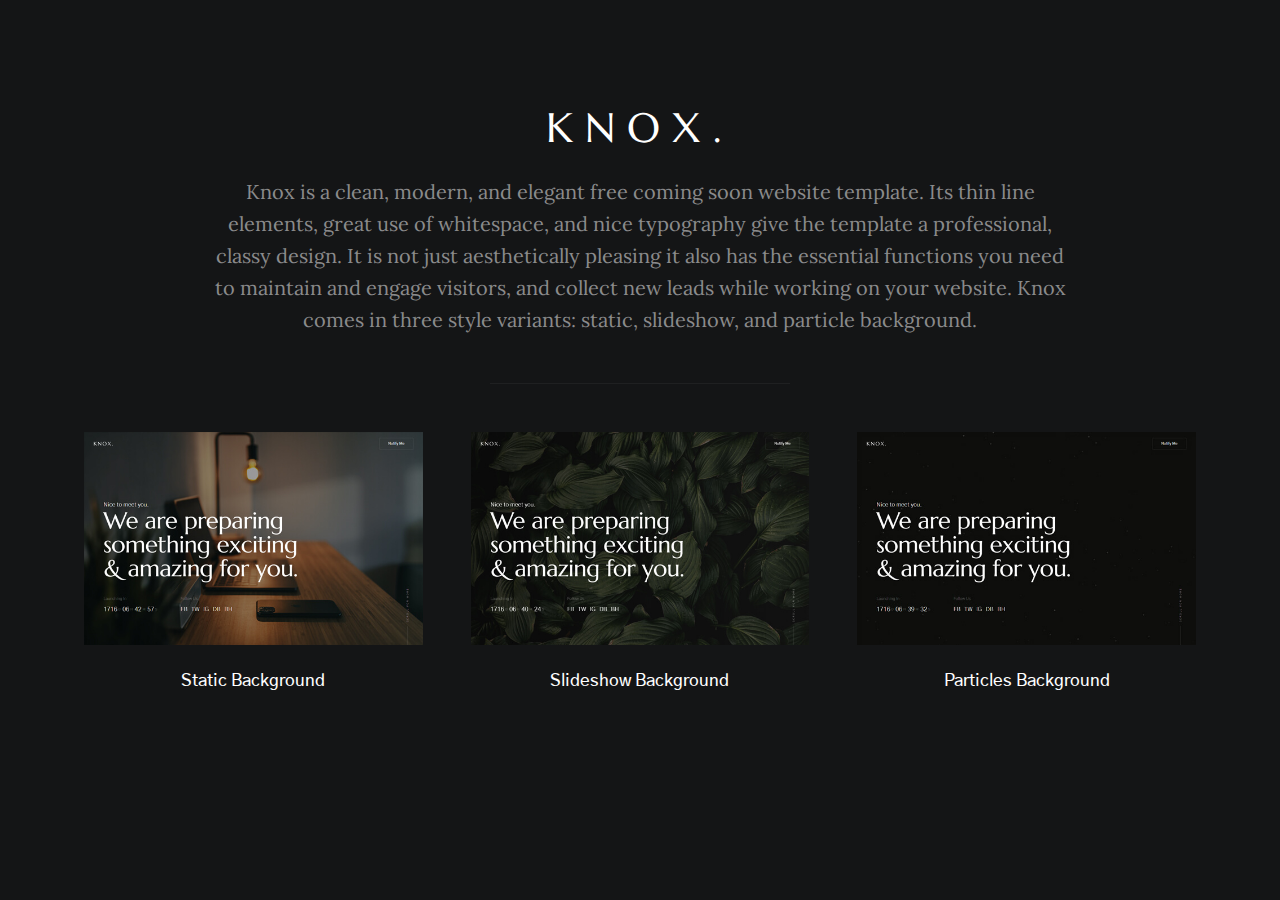
==== index.html @ 853b977b "first commit" ====
<!DOCTYPE html>
<html class="no-js" lang="en">
<head>

    <!--- basic page needs
    ================================================== -->
    <meta charset="utf-8">
    <title>Knox - Demo</title>
    <meta name="description" content="">
    <meta name="author" content="">

    <!-- mobile specific metas
    ================================================== -->
    <meta name="viewport" content="width=device-width, initial-scale=1">

    <!-- CSS
    ================================================== -->
    <link rel="stylesheet" href="css/demo.css">

    <!-- favicons
    ================================================== -->
    <link rel="apple-touch-icon" sizes="180x180" href="apple-touch-icon.png">
    <link rel="icon" type="image/png" sizes="32x32" href="favicon-32x32.png">
    <link rel="icon" type="image/png" sizes="16x16" href="favicon-16x16.png">
    <link rel="manifest" href="site.webmanifest">

</head>

<body class="ss-preload">


    <!-- preloader
    ================================================== -->
    <div id="preloader">
        <div id="loader" class="dots-fade">
            <div></div>
            <div></div>
            <div></div>
        </div>
    </div>


    <!-- header 
    ================================================== -->
    <header>
        <div class="row">
            <div class="column lg-12 text-center">

                <h1>KNOX<span>.</span></h1>

                <p class="lead">
                Knox is a clean, modern, and elegant free coming soon website template. Its thin line elements, 
                great use of whitespace, and nice typography give the template a professional, classy design. 
                It is not just aesthetically pleasing it also has the essential functions you need to maintain 
                and engage visitors, and collect new leads while working on your website. Knox comes in three style 
                variants: static, slideshow, and particle background.
                </p>

            </div>
        </div>
    </header> <!-- end header -->


    <!-- main content
    ================================================== -->
    <main>
        <div class="row block-lg-one-third block-md-one-half block-tab-whole">
           
            <div class="column entry">
                <div class="entry__thumb">
                    <a href="index-static.html" title="static background">
                        <img src="images/demo/knox-static.jpg" srcset="images/demo/knox-static.jpg 1x, images/demo/knox-static@2x.jpg 2x" alt="">
                    </a>
                </div>
                <div class="entry__title">
                    <h3>Static Background</h3>
                </div>
            </div>

            <div class="column entry">
                <div class="entry__thumb">
                    <a href="index-slides.html" title="slideshow background">
                        <img src="images/demo/knox-slides.jpg" srcset="images/demo/knox-slides.jpg 1x, images/demo/knox-slides@2x.jpg 2x" alt="">
                    </a>
                </div>
                <div class="entry__title">
                    <h3>Slideshow Background</h3>
                </div>
            </div>

            <div class="column entry">
                <div class="entry__thumb">
                    <a href="index-particles.html" title="particles background">
                        <img src="images/demo/knox-particles.jpg" srcset="images/demo/knox-particles.jpg 1x, images/demo/knox-particles@2x.jpg 2x" alt="">
                    </a>
                </div>
                <div class="entry__title">
                    <h3>Particles Background</h3>
                </div>
            </div>
            
        </div>
    </main> <!--  end main -->

    <!-- Java Script
    ================================================== -->
    <script>
        
        (function(html) {

            'use strict';

            html.className = html.className.replace(/\bno-js\b/g, '') + 'js';

            const body = document.querySelector('body');
            const preloader = document.querySelector('#preloader');

            if (!preloader) return;

            window.addEventListener('load', function() {

                body.classList.remove('ss-preload');
                body.classList.add('ss-loaded');

                preloader.addEventListener('transitionend', function afterTransition(e) {
                    if (e.target.matches('#preloader'))  {
                        body.classList.add('ss-show');
                        e.target.style.display = 'none';
                        preloader.removeEventListener(e.type, afterTransition);
                    }
                });

            });

        })(document.documentElement);
    
    </script>

</body>

</html>
---- css/demo.css ----
/* =================================================================== 
 *  Knox Demo Stylesheet
 *  Template Ver. 1.0.0
 *  03-23-2021
 *
 * ------------------------------------------------------------------- */


/* ===================================================================
 * # SETTINGS
 *
 *
 * ------------------------------------------------------------------- */

/* ------------------------------------------------------------------- 
 * ## fonts 
 * ------------------------------------------------------------------- */
 @import url("https://fonts.googleapis.com/css2?family=Lora:ital,wght@0,400;0,500;0,600;1,400;1,500;1,600&family=Marcellus&family=Gothic+A1:wght@300;400;500;600;700&display=fallback");

 :root {
     --font-1    : "Lora", serif;
     --font-2    : "Gothic A1", sans-serif;
     --font-3    : "Marcellus", serif;
 
     /* monospace
     */
     --font-mono : Consolas, "Andale Mono", Courier, "Courier New", monospace;
 }
 
 /* ------------------------------------------------------------------- 
  * ## colors
  * ------------------------------------------------------------------- */
 :root {
 
     /* color-1(#5B5E53)
      * color-2(#36151E)
      * color-3(#FFE4AF)
      */
     --color-1                      : hsla(76, 6%, 35%, 1);
     --color-2                      : hsla(344, 44%, 25%, 1);
     --color-3                      : hsla(40, 100%, 75%, 1);
 
     /* theme color variations
      */
     --color-1-lighter              : hsla(76, 6%, 55%, 1);
     --color-1-light                : hsla(76, 6%, 45%, 1);
     --color-1-dark                 : hsla(76, 6%, 25%, 1);
     --color-1-darker               : hsla(76, 6%, 15%, 1);
     --color-2-lighter              : hsla(344, 44%, 45%, 1);
     --color-2-light                : hsla(344, 44%, 35%, 1);
     --color-2-dark                 : hsla(344, 44%, 15%, 1);
     --color-2-darker               : hsla(344, 44%, 5%, 1);
     --color-3-lighter              : hsla(40, 100%, 97%, 1);
     --color-3-light                : hsla(40, 100%, 85%, 1);
     --color-3-dark                 : hsla(40, 100%, 65%, 1);
     --color-3-darker               : hsla(40, 100%, 55%, 1);
 
     /* feedback colors
      * color-error(#ffd1d2), color-success(#c8e675), 
      * color-info(#d7ecfb), color-notice(#fff099)
      */
     --color-error                  : hsla(359, 100%, 91%, 1);
     --color-success                : hsla(76, 69%, 68%, 1);
     --color-info                   : hsla(205, 82%, 91%, 1);
     --color-notice                 : hsla(51, 100%, 80%, 1);
     --color-error-content          : hsla(359, 50%, 50%, 1);
     --color-success-content        : hsla(76, 29%, 28%, 1);
     --color-info-content           : hsla(205, 32%, 31%, 1);
     --color-notice-content         : hsla(51, 30%, 30%, 1);
 
     /* shades 
      * generated using 
      * Tint & Shade Generator 
      * (https://maketintsandshades.com/)
      */
     --color-black                  : #000000;
     --color-gray-19                : #020202;
     --color-gray-18                : #040404;
     --color-gray-17                : #060607;
     --color-gray-16                : #080809;
     --color-gray-15                : #0a0b0b;
     --color-gray-14                : #0c0d0d;
     --color-gray-13                : #0e0f0f;
     --color-gray-12                : #101112;
     --color-gray-11                : #121314;
     --color-gray-10                : #141516;
     --color-gray-9                 : #2c2c2d;
     --color-gray-8                 : #434445;
     --color-gray-7                 : #5b5b5c;
     --color-gray-6                 : #727373;
     --color-gray-5                 : #8a8a8b;
     --color-gray-4                 : #a1a1a2;
     --color-gray-3                 : #b9b9b9;
     --color-gray-2                 : #d0d0d0;
     --color-gray-1                 : #e8e8e8;
     --color-white                  : #ffffff;
 
     /* text
      */
     --color-text-dark              : var(--color-black);
     --color-text                   : var(--color-gray-10);
     --color-text-light             : var(--color-gray-7);
     --color-placeholder            : var(--color-gray-6);
 
     /* buttons
      */
     --color-btn                    : var(--color-3-light);
     --color-btn-text               : var(--color-black);
     --color-btn-hover              : var(--color-3);
     --color-btn-hover-text         : var(--color--black);
     --color-btn-primary            : var(--color-1-dark);
     --color-btn-primary-text       : var(--color-3-light);
     --color-btn-primary-hover      : var(--color-1-darker);
     --color-btn-primary-hover-text : var(--color-3-light);
     --color-btn-stroke             : var(--color-1-darker);
     --color-btn-stroke-text        : var(--color-black);
     --color-btn-stroke-hover       : var(--color-1-darker);
     --color-btn-stroke-hover-text  : var(--color-3-light);
 
     /* preloader
      */
     --color-preloader-bg           : var(--color-gray-10);
     --color-loader                 : white;
     --color-loader-light           : rgba(255, 255, 255, 0.1);
 
     /* others
      */
     --color-body                   : var(--color-3-lighter);
     --color-border                 : rgba(0, 0, 0, .1);
     --border-radius                : 3px;
 }
 
 /* ------------------------------------------------------------------- 
  * ## spacing and typescale
  * ------------------------------------------------------------------- */
 :root {
 
     /* spacing
      * base font size: 20px 
      * vertical space unit : 32px
      */
     --base-size        : 62.5%;
     --multiplier       : 1;
     --base-font-size   : calc(2rem * var(--multiplier));
     --space            : calc(3.2rem * var(--multiplier));
 
     /* vertical spacing 
      */
     --vspace-0_125     : calc(0.125 * var(--space));
     --vspace-0_25      : calc(0.25 * var(--space));
     --vspace-0_375     : calc(0.375 * var(--space));
     --vspace-0_5       : calc(0.5 * var(--space));
     --vspace-0_625     : calc(0.625 * var(--space));
     --vspace-0_75      : calc(0.75 * var(--space));
     --vspace-0_875     : calc(0.875 * var(--space));
     --vspace-1         : calc(var(--space));
     --vspace-1_25      : calc(1.25 * var(--space));
     --vspace-1_5       : calc(1.5 * var(--space));
     --vspace-1_75      : calc(1.75 * var(--space));
     --vspace-2         : calc(2 * var(--space));
     --vspace-2_5       : calc(2.5 * var(--space));
     --vspace-3         : calc(3 * var(--space));
     --vspace-3_5       : calc(3.5 * var(--space));
     --vspace-4         : calc(4 * var(--space));
     --vspace-4_5       : calc(4.5 * var(--space));
     --vspace-5         : calc(5 * var(--space));
 
     /* type scale
      * ratio 1         :2 | base: 20px
      * -------------------------------------------------------
      *
      * --text-display-3 = (86.00px)
      * --text-display-2 = (71.66px)
      * --text-display-1 = (59.72px)
      * --text-xxxl      = (49.77px)
      * --text-xxl       = (41.47px)
      * --text-xl        = (34.56px)
      * --text-lg        = (28.80px)
      * --text-md        = (24.00px)
      * --text-size      = (20.00px) BASE
      * --text-sm        = (16.67px)
      * --text-xs        = (13.89px)
      *
      * ---------------------------------------------------------
      */
     --text-scale-ratio : 1.2;
     --text-size        : var(--base-font-size);
     --text-xs          : calc((var(--text-size) / var(--text-scale-ratio)) / var(--text-scale-ratio));
     --text-sm          : calc(var(--text-xs) * var(--text-scale-ratio));
     --text-md          : calc(var(--text-sm) * var(--text-scale-ratio) * var(--text-scale-ratio));
     --text-lg          : calc(var(--text-md) * var(--text-scale-ratio));
     --text-xl          : calc(var(--text-lg) * var(--text-scale-ratio));
     --text-xxl         : calc(var(--text-xl) * var(--text-scale-ratio));
     --text-xxxl        : calc(var(--text-xxl) * var(--text-scale-ratio));
     --text-display-1   : calc(var(--text-xxxl) * var(--text-scale-ratio));
     --text-display-2   : calc(var(--text-display-1) * var(--text-scale-ratio));
     --text-display-3   : calc(var(--text-display-2) * var(--text-scale-ratio));
 
     /* default button height
      */
     --vspace-btn       : var(--vspace-2);
 }
 
 /* on mobile devices below 600px, change the value of '--multiplier' 
  * to adjust the values of base font size and vertical space unit.
  */
 @media screen and (max-width: 600px) {
     :root {
         --multiplier : .875;
     }
 }
 
 /* ------------------------------------------------------------------- 
  * ## grid variables
  * ------------------------------------------------------------------- */
 :root {
 
     /* widths for rows and containers
      */
     --width-full     : 100%;
     --width-max      : 1200px;
     --width-wide     : 1400px;
     --width-wider    : 1600px;
     --width-widest   : 1800px;
     --width-narrow   : 1000px;
     --width-narrower : 800px;
     --width-grid-max : var(--width-max);
 
     /* gutter
      */
     --gutter         : 2.4rem;
 }
 
 /* on medium screen devices
  */
 @media screen and (max-width: 1200px) {
     :root {
         --gutter : 1.8rem;
     }
 }
 
 /* on mobile devices
  */
 @media screen and (max-width: 600px) {
     :root {
         --gutter : 1rem;
     }
 }


/* ====================================================================
 * # NORMALIZE
 *
 *
 * --------------------------------------------------------------------
 * normalize.css v8.0.1 | MIT License |
 * github.com/necolas/normalize.css
 * -------------------------------------------------------------------- */
 html {
    line-height              : 1.15;
    -webkit-text-size-adjust : 100%;
}

body {
    margin : 0;
}

main {
    display : block;
}

h1 {
    font-size : 2em;
    margin    : 0.67em 0;
}

hr {
    box-sizing : content-box;
    height     : 0;
    overflow   : visible;
}

pre {
    font-family : monospace, monospace;
    font-size   : 1em;
}

a {
    background-color : transparent;
}

abbr[title] {
    border-bottom   : none;
    text-decoration : underline;
    text-decoration : underline dotted;
}

b,
strong {
    font-weight : bolder;
}

code,
kbd,
samp {
    font-family : monospace, monospace;
    font-size   : 1em;
}

small {
    font-size : 80%;
}

sub,
sup {
    font-size      : 75%;
    line-height    : 0;
    position       : relative;
    vertical-align : baseline;
}

sub {
    bottom : -0.25em;
}

sup {
    top : -0.5em;
}

img {
    border-style : none;
}

button,
input,
optgroup,
select,
textarea {
    font-family : inherit;
    font-size   : 100%;
    line-height : 1.15;
    margin      : 0;
}

button,
input {
    overflow : visible;
}

button,
select {
    text-transform : none;
}

button,
[type="button"],
[type="reset"],
[type="submit"] {
    -webkit-appearance : button;
}

button::-moz-focus-inner,
[type="button"]::-moz-focus-inner,
[type="reset"]::-moz-focus-inner,
[type="submit"]::-moz-focus-inner {
    border-style : none;
    padding      : 0;
}

button:-moz-focusring,
[type="button"]:-moz-focusring,
[type="reset"]:-moz-focusring,
[type="submit"]:-moz-focusring {
    outline : 1px dotted ButtonText;
}

fieldset {
    padding : 0.35em 0.75em 0.625em;
}

legend {
    box-sizing  : border-box;
    color       : inherit;
    display     : table;
    max-width   : 100%;
    padding     : 0;
    white-space : normal;
}

progress {
    vertical-align : baseline;
}

textarea {
    overflow : auto;
}

[type="checkbox"],
[type="radio"] {
    box-sizing : border-box;
    padding    : 0;
}

[type="number"]::-webkit-inner-spin-button,
[type="number"]::-webkit-outer-spin-button {
    height : auto;
}

[type="search"] {
    -webkit-appearance : textfield;
    outline-offset     : -2px;
}

[type="search"]::-webkit-search-decoration {
    -webkit-appearance : none;
}

::-webkit-file-upload-button {
    -webkit-appearance : button;
    font               : inherit;
}

details {
    display : block;
}

summary {
    display : list-item;
}

template {
    display : none;
}

[hidden] {
    display : none;
}


/* ===================================================================
 * # BASE SETUP
 *
 *
 * ------------------------------------------------------------------- */
 html {
    font-size  : var(--base-size);
    box-sizing : border-box;
}

*,
*::before,
*::after {
    box-sizing : inherit;
}

html,
body {
    height : 100%;
}

body {
    background-color            : var(--color-body);
    -webkit-overflow-scrolling  : touch;
    -webkit-text-size-adjust    : 100%;
    -webkit-tap-highlight-color : rgba(0, 0, 0, 0);
    -webkit-font-smoothing      : antialiased;
    -moz-osx-font-smoothing     : grayscale;
}

p {
    font-size      : inherit;
    text-rendering : optimizeLegibility;
}

a {
    text-decoration : none;
}

svg,
img,
video {
    max-width : 100%;
    height    : auto;
}

pre {
    overflow : auto;
}

div,
dl,
dt,
dd,
ul,
ol,
li,
h1,
h2,
h3,
h4,
h5,
h6,
pre,
form,
p,
blockquote,
th,
td {
    margin  : 0;
    padding : 0;
}

input[type="email"],
input[type="number"],
input[type="search"],
input[type="text"],
input[type="tel"],
input[type="url"],
input[type="password"],
textarea {
    -webkit-appearance : none;
    -moz-appearance    : none;
    appearance         : none;
}


/* ===================================================================
 * # GRID v4.0.0
 *
 *
 *   -----------------------------------------------------------------
 * - Grid breakpoints are based on MAXIMUM WIDTH media queries, 
 *   meaning they apply to that one breakpoint and ALL THOSE BELOW IT.
 * - Grid columns without a specified width will automatically layout 
 *   as equal width columns.
 *
 * - BLOCK GRID columns(columns inside BLOCK GRID containers) are 
 *   equally-sized columns define at parent/row level. 
 *   A BLOCK GRID container's class attribute value begins with "block-".
 *
 * ------------------------------------------------------------------- */

/* row 
 */
.row {
    width     : 92%;
    max-width : var(--width-grid-max);
    margin    : 0 auto;
    display   : flex;
    flex-flow : row wrap;
}

.row .row {
    width        : auto;
    max-width    : none;
    margin-left  : calc(var(--gutter) * -1);
    margin-right : calc(var(--gutter) * -1);
}

/* column
 */
.column {
    display : block;
    flex    : 1 1 0%;
    padding : 0 var(--gutter);
}

.collapse>.column,
.column.collapse {
    padding : 0;
}

/* row utility classes
 */
.row.row-wrap {
    flex-wrap : wrap;
}

.row.row-nowrap {
    flex-wrap : nowrap;
}

.row.row-y-top {
    align-items : flex-start;
}

.row.row-y-bottom {
    align-items : flex-end;
}

.row.row-y-center {
    align-items : center;
}

.row.row-stretch {
    align-items : stretch;
}

.row.row-baseline {
    align-items : baseline;
}

.row.row-x-left {
    justify-content : flex-start;
}

.row.row-x-right {
    justify-content : flex-end;
}

.row.row-x-center {
    justify-content : center;
}

/* --------------------------------------------------------------------
 * ## large screen devices 
 * -------------------------------------------------------------------- */
.lg-1 {
    flex  : none;
    width : 8.33333%;
}

.lg-2 {
    flex  : none;
    width : 16.66667%;
}

.lg-3 {
    flex  : none;
    width : 25%;
}

.lg-4 {
    flex  : none;
    width : 33.33333%;
}

.lg-5 {
    flex  : none;
    width : 41.66667%;
}

.lg-6 {
    flex  : none;
    width : 50%;
}

.lg-7 {
    flex  : none;
    width : 58.33333%;
}

.lg-8 {
    flex  : none;
    width : 66.66667%;
}

.lg-9 {
    flex  : none;
    width : 75%;
}

.lg-10 {
    flex  : none;
    width : 83.33333%;
}

.lg-11 {
    flex  : none;
    width : 91.66667%;
}

.lg-12 {
    flex  : none;
    width : 100%;
}

.block-lg-one-eight>.column {
    flex  : none;
    width : 12.5%;
}

.block-lg-one-sixth>.column {
    flex  : none;
    width : 16.66667%;
}

.block-lg-one-fifth>.column {
    flex  : none;
    width : 20%;
}

.block-lg-one-fourth>.column {
    flex  : none;
    width : 25%;
}

.block-lg-one-third>.column {
    flex  : none;
    width : 33.33333%;
}

.block-lg-one-half>.column {
    flex  : none;
    width : 50%;
}

.block-lg-whole>.column {
    flex  : none;
    width : 100%;
}

/* --------------------------------------------------------------------
 * ## medium screen devices 
 * -------------------------------------------------------------------- */
@media screen and (max-width: 1200px) {
    .md-1 {
        flex  : none;
        width : 8.33333%;
    }

    .md-2 {
        flex  : none;
        width : 16.66667%;
    }

    .md-3 {
        flex  : none;
        width : 25%;
    }

    .md-4 {
        flex  : none;
        width : 33.33333%;
    }

    .md-5 {
        flex  : none;
        width : 41.66667%;
    }

    .md-6 {
        flex  : none;
        width : 50%;
    }

    .md-7 {
        flex  : none;
        width : 58.33333%;
    }

    .md-8 {
        flex  : none;
        width : 66.66667%;
    }

    .md-9 {
        flex  : none;
        width : 75%;
    }

    .md-10 {
        flex  : none;
        width : 83.33333%;
    }

    .md-11 {
        flex  : none;
        width : 91.66667%;
    }

    .md-12 {
        flex  : none;
        width : 100%;
    }

    .block-md-one-eight>.column {
        flex  : none;
        width : 12.5%;
    }

    .block-md-one-sixth>.column {
        flex  : none;
        width : 16.66667%;
    }

    .block-md-one-fifth>.column {
        flex  : none;
        width : 20%;
    }

    .block-md-one-fourth>.column {
        flex  : none;
        width : 25%;
    }

    .block-md-one-third>.column {
        flex  : none;
        width : 33.33333%;
    }

    .block-md-one-half>.column {
        flex  : none;
        width : 50%;
    }

    .block-md-whole>.column {
        flex  : none;
        width : 100%;
    }

    .hide-on-md {
        display : none;
    }
}

/* --------------------------------------------------------------------
 * ## tablet devices 
 * -------------------------------------------------------------------- */
@media screen and (max-width: 800px) {
    .tab-1 {
        flex  : none;
        width : 8.33333%;
    }

    .tab-2 {
        flex  : none;
        width : 16.66667%;
    }

    .tab-3 {
        flex  : none;
        width : 25%;
    }

    .tab-4 {
        flex  : none;
        width : 33.33333%;
    }

    .tab-5 {
        flex  : none;
        width : 41.66667%;
    }

    .tab-6 {
        flex  : none;
        width : 50%;
    }

    .tab-7 {
        flex  : none;
        width : 58.33333%;
    }

    .tab-8 {
        flex  : none;
        width : 66.66667%;
    }

    .tab-9 {
        flex  : none;
        width : 75%;
    }

    .tab-10 {
        flex  : none;
        width : 83.33333%;
    }

    .tab-11 {
        flex  : none;
        width : 91.66667%;
    }

    .tab-12 {
        flex  : none;
        width : 100%;
    }

    .block-tab-one-eight>.column {
        flex  : none;
        width : 12.5%;
    }

    .block-tab-one-sixth>.column {
        flex  : none;
        width : 16.66667%;
    }

    .block-tab-one-fifth>.column {
        flex  : none;
        width : 20%;
    }

    .block-tab-one-fourth>.column {
        flex  : none;
        width : 25%;
    }

    .block-tab-one-third>.column {
        flex  : none;
        width : 33.33333%;
    }

    .block-tab-one-half>.column {
        flex  : none;
        width : 50%;
    }

    .block-tab-whole>.column {
        flex  : none;
        width : 100%;
    }

    .hide-on-tab {
        display : none;
    }
}

/* --------------------------------------------------------------------
 * ## mobile devices 
 * -------------------------------------------------------------------- */
@media screen and (max-width: 600px) {
    .row {
        width         : 100%;
        padding-left  : 6vw;
        padding-right : 6vw;
    }

    .row .row {
        padding-left  : 0;
        padding-right : 0;
    }

    .mob-1 {
        flex  : none;
        width : 8.33333%;
    }

    .mob-2 {
        flex  : none;
        width : 16.66667%;
    }

    .mob-3 {
        flex  : none;
        width : 25%;
    }

    .mob-4 {
        flex  : none;
        width : 33.33333%;
    }

    .mob-5 {
        flex  : none;
        width : 41.66667%;
    }

    .mob-6 {
        flex  : none;
        width : 50%;
    }

    .mob-7 {
        flex  : none;
        width : 58.33333%;
    }

    .mob-8 {
        flex  : none;
        width : 66.66667%;
    }

    .mob-9 {
        flex  : none;
        width : 75%;
    }

    .mob-10 {
        flex  : none;
        width : 83.33333%;
    }

    .mob-11 {
        flex  : none;
        width : 91.66667%;
    }

    .mob-12 {
        flex  : none;
        width : 100%;
    }

    .block-mob-one-eight>.column {
        flex  : none;
        width : 12.5%;
    }

    .block-mob-one-sixth>.column {
        flex  : none;
        width : 16.66667%;
    }

    .block-mob-one-fifth>.column {
        flex  : none;
        width : 20%;
    }

    .block-mob-one-fourth>.column {
        flex  : none;
        width : 25%;
    }

    .block-mob-one-third>.column {
        flex  : none;
        width : 33.33333%;
    }

    .block-mob-one-half>.column {
        flex  : none;
        width : 50%;
    }

    .block-mob-whole>.column {
        flex  : none;
        width : 100%;
    }

    .hide-on-mob {
        display : none;
    }
}

/* --------------------------------------------------------------------
 * ## small screen devices 
 * --------------------------------------------------------------------*/

/* stack columns on small screen devices
 */
@media screen and (max-width: 400px) {
    .row .row {
        margin-left  : 0;
        margin-right : 0;
    }

    .block-stack>.column,
    .column {
        flex         : none;
        width        : 100%;
        margin-left  : 0;
        margin-right : 0;
        padding      : 0;
    }

    .hide-on-sm {
        display : none;
    }
}


/* ===================================================================
 * # UTILITY CLASSES
 *
 *
 * ------------------------------------------------------------------- */

/* flex item alignment classes
 */
 .u-flexitem-center {
    margin     : auto;
    align-self : center;
}

.u-flexitem-left {
    margin-right : auto;
    align-self   : center;
}

.u-flexitem-right {
    margin-left : auto;
    align-self  : center;
}

.u-flexitem-x-center {
    margin-right : auto;
    margin-left  : auto;
}

.u-flexitem-x-left {
    margin-right : auto;
}

.u-flexitem-x-right {
    margin-left : auto;
}

.u-flexitem-y-center {
    align-self : center;
}

.u-flexitem-y-top {
    align-self : flex-start;
}

.u-flexitem-y-bottom {
    align-self : flex-end;
}

/* misc helper classes
 */
.u-clearfix:after {
    content : "";
    display : table;
    clear   : both;
}

.u-hidden {
    display : none;
}

.u-invisible {
    visibility : hidden;
}

.u-antialiased {
    -webkit-font-smoothing  : antialiased;
    -moz-osx-font-smoothing : grayscale;
}

.u-overflow-hidden {
    overflow : hidden;
}

.u-remove-top {
    margin-top : 0;
}

.u-remove-bottom {
    margin-bottom : 0;
}

.u-add-half-bottom {
    margin-bottom : var(--vspace-0_5);
}

.u-add-bottom {
    margin-bottom : var(--vspace-1);
}

.u-no-border {
    border : none;
}

.u-fullwidth {
    width : 100%;
}

.u-pull-left {
    float : left;
}

.u-pull-right {
    float : right;
}


/* ===================================================================
 * # PRELOADER
 * 
 * 
 * -------------------------------------------------------------------
 * - markup:
 *
 * <div id="preloader">
 *     <div id="loader" class="dots-fade">
 *         <div></div>
 *         <div></div>
 *         <div></div>
 *     </div>
 * </div>
 *
 * - loader class:
 * <dots-fade | dots-jump | dots-pulse>
 *
 * ------------------------------------------------------------------- */
#preloader {
    position        : fixed;
    display         : flex;
    flex-flow       : row wrap;
    justify-content : center;
    align-items     : center;
    background      : var(--color-preloader-bg);
    z-index         : 500;
    height          : 100vh;
    width           : 100%;
    opacity         : 1;
    overflow        : hidden;
}

.no-js #preloader {
    display : none;
}

#loader {
    position : relative;
    width    : 6px;
    height   : 6px;
    padding  : 0;
    display  : inline-block;
}

#loader>div {
    content       : "";
    background    : var(--color-loader);
    width         : 4px;
    height        : 4px;
    position      : absolute;
    top           : 0;
    left          : 0;
    border-radius : 50%;
}

#loader>div:nth-of-type(1) {
    left : 15px;
}

#loader>div:nth-of-type(3) {
    left : -15px;
}

/* dots jump */
.dots-jump>div {
    -webkit-animation : dots-jump 1.2s infinite ease;
    animation         : dots-jump 1.2s infinite ease;
    animation-delay   : 0.2s;
}

.dots-jump>div:nth-of-type(1) {
    animation-delay : 0.4s;
}

.dots-jump>div:nth-of-type(3) {
    animation-delay : 0s;
}

@-webkit-keyframes dots-jump {
    0% {
        top : 0;
    }

    40% {
        top : -6px;
    }

    80% {
        top : 0;
    }
}

@keyframes dots-jump {
    0% {
        top : 0;
    }

    40% {
        top : -6px;
    }

    80% {
        top : 0;
    }
}

/* dots fade */
.dots-fade>div {
    -webkit-animation : dots-fade 1.6s infinite ease;
    animation         : dots-fade 1.6s infinite ease;
    animation-delay   : 0.4s;
}

.dots-fade>div:nth-of-type(1) {
    animation-delay : 0.8s;
}

.dots-fade>div:nth-of-type(3) {
    animation-delay : 0s;
}

@-webkit-keyframes dots-fade {
    0% {
        opacity : 1;
    }

    40% {
        opacity : 0.2;
    }

    80% {
        opacity : 1;
    }
}

@keyframes dots-fade {
    0% {
        opacity : 1;
    }

    40% {
        opacity : 0.2;
    }

    80% {
        opacity : 1;
    }
}

/* dots pulse */
.dots-pulse>div {
    -webkit-animation : dots-pulse 1.2s infinite ease;
    animation         : dots-pulse 1.2s infinite ease;
    animation-delay   : 0.2s;
}

.dots-pulse>div:nth-of-type(1) {
    animation-delay : 0.4s;
}

.dots-pulse>div:nth-of-type(3) {
    animation-delay : 0s;
}

@-webkit-keyframes dots-pulse {
    0% {
        -webkit-transform : scale(1);
        transform         : scale(1);
    }

    40% {
        -webkit-transform : scale(1.1);
        transform         : scale(1.3);
    }

    80% {
        -webkit-transform : scale(1);
        transform         : scale(1);
    }
}

@keyframes dots-pulse {
    0% {
        transform : scale(1);
    }

    40% {
        transform : scale(1.3);
    }

    80% {
        transform : scale(1);
    }
}

/* ------------------------------------------------------------------- 
 * ## page loaded
 * ------------------------------------------------------------------- */
.ss-loaded #preloader {
    opacity                    : 0;
    visibility                 : hidden;
    transition-property        : opacity, visibility;
    transition-duration        : .9s;
    transition-delay           : .9s;
    transition-timing-function : ease-in-out;
}

.ss-loaded #preloader #loader {
    opacity    : 0;
    transition : opacity .9s ease-in-out;
}


/* ===================================================================
 * # TYPOGRAPHY
 *
 *
 * ------------------------------------------------------------------- */
body {
    font-family      : var(--font-1);
    font-size        : var(--base-font-size);
    font-weight      : 400;
    line-height      : var(--vspace-1);
    background-color : var(--color-preloader-bg);
    color            : var(--color-gray-5);
}

/* links
 */
a {
    color      : white;
    transition : all 0.3s ease-in-out;
}

a:focus,
a:hover,
a:active {
    color : var(--color-3-light);
}

a:hover,
a:active {
    outline : 0;
}

/* headings
 */
h1, h2, h3, h4, h5, h6,
.h1, .h2, .h3, .h4, .h5, .h6 {
    font-family            : var(--font-2);
    font-weight            : 500;
    color                  : white;
    font-variant-ligatures : common-ligatures;
    text-rendering         : optimizeLegibility;
}

h1, .h1 {
    margin-top    : var(--vspace-2);
    margin-bottom : var(--vspace-0_75);
}

h2, .h2,
h3, .h3,
h4, .h4 {
    margin-top    : var(--vspace-1_5);
    margin-bottom : var(--vspace-0_5);
}

h5, .h5,
h6, .h6 {
    margin-top    : var(--vspace-1_25);
    margin-bottom : var(--vspace-0_5);
}

h1, .h1 {
    font-size      : var(--text-display-1);
    line-height    : var(--vspace-2);
    letter-spacing : -.015em;
}

@media screen and (max-width: 500px) {

    h1, .h1 {
        font-size   : var(--text-xxxl);
        line-height : calc(1.625 * var(--space));
    }
}

h2, .h2 {
    font-size      : var(--text-xxl);
    line-height    : var(--vspace-1_5);
    letter-spacing : -.015em;
}

h3, .h3 {
    font-size   : var(--text-xl);
    line-height : var(--vspace-1_25);
}

h4, .h4 {
    font-size   : var(--text-lg);
    line-height : var(--vspace-1);
}

h5, .h5 {
    font-size   : var(--text-md);
    line-height : var(--vspace-0_875);
}

h6, .h6 {
    font-size      : var(--text-sm);
    font-weight    : 600;
    line-height    : var(--vspace-0_75);
    text-transform : uppercase;
    letter-spacing : .2rem;
}

/* emphasis, italic,
 * strong, bold and small text
 */
em,
i,
strong,
b {
    font-size   : inherit;
    line-height : inherit;
}

em,
i {
    font-style : italic;
}

strong,
b {
    font-weight : 600;
    color       : var(--color-text-dark);
}

small {
    font-size   : 80%;
    font-weight : 400;
    line-height : var(--vspace-0_5);
}


/* ===================================================================
 * #LAYOUT
 *
 *
 * ------------------------------------------------------------------- */

/* header
 */
header {
    text-align    : center;
    padding       : var(--vspace-1_25) 0 var(--vspace-1_5);
    margin-bottom : var(--vspace-1_5);
    position      : relative;
}

header::after {
    content    : "";
    width      : 300px;
    height     : 1px;
    background : rgba(255, 255, 255, 0.05);
    transform  : translateX(-50%);
    position   : absolute;
    bottom     : 0;
    left       : 50%;
}

header .row {
    max-width : 900px;
}

@media screen and (max-width: 1200px) {
    header .row {
        max-width : 700px;
    }
}

header h1 {
    font-family    : var(--font-3);
    font-size      : var(--text-xxl);
    line-height    : var(--vspace-1_5);
    text-transform : uppercase;
    letter-spacing : .3em;
    margin-bottom  : var(--vspace-0_75);
}

/* responsive:
 * header 
 */
@media screen and (max-width: 600px) {
    header::after {
        width : 150px;
    }

    header h1 {
        font-size   : var(--text-xl);
        line-height : var(--vspace-1_25);
    }
}

/* main
 */
main {
    text-align     : center;
    padding-bottom : var(--vspace-2_5);
}

main .row {
    max-width : 1160px;
}

main .column {
    margin-bottom : var(--vspace-1);
}

main .entry__thumb {
    position : relative;
    overflow : hidden;
}

main .entry__thumb a {
    display : block;
}

main .entry__thumb a img {
    vertical-align : bottom;
}

main .entry__thumb a::before {
    z-index    : 1;
    content    : "";
    display    : block;
    background : rgba(0, 0, 0, 0.8);
    opacity    : 0;
    visibility : hidden;
    position   : absolute;
    top        : 0;
    left       : 0;
    right      : 0;
    bottom     : 0;
    width      : 100%;
    height     : 100%;
    transition : all .3s;
}

main .entry__thumb a::after {
    content        : "...";
    font-family    : var(--font-1);
    font-weight    : 300;
    font-size      : var(--text-md);
    z-index        : 1;
    display        : block;
    height         : 30px;
    width          : 30px;
    letter-spacing : -1px;
    line-height    : 30px;
    margin-left    : -15px;
    margin-top     : -30px;
    position       : absolute;
    left           : 50%;
    top            : 50%;
    text-align     : center;
    color          : white;
    opacity        : 0;
    visibility     : hidden;
    transform      : scale(0.5);
    transition     : all .3s;
}

main .entry__thumb:hover a::before {
    opacity    : 1;
    visibility : visible;
}

main .entry__thumb:hover a::after {
    opacity    : 1;
    visibility : visible;
    transform  : scale(1);
}

main .entry__title {
    padding-top : var(--vspace-0_75);
}

main .entry__title h3 {
    font-size   : var(--text-sm);
    line-height : var(--vspace-0_75);
    margin-top  : 0;
}

/* responsive:
 * main
 */
@media screen and (max-width: 1200px) {
    main .row {
        max-width : 900px;
    }
}

@media screen and (max-width: 800px) {
    main .row {
        max-width : 500px;
    }
}
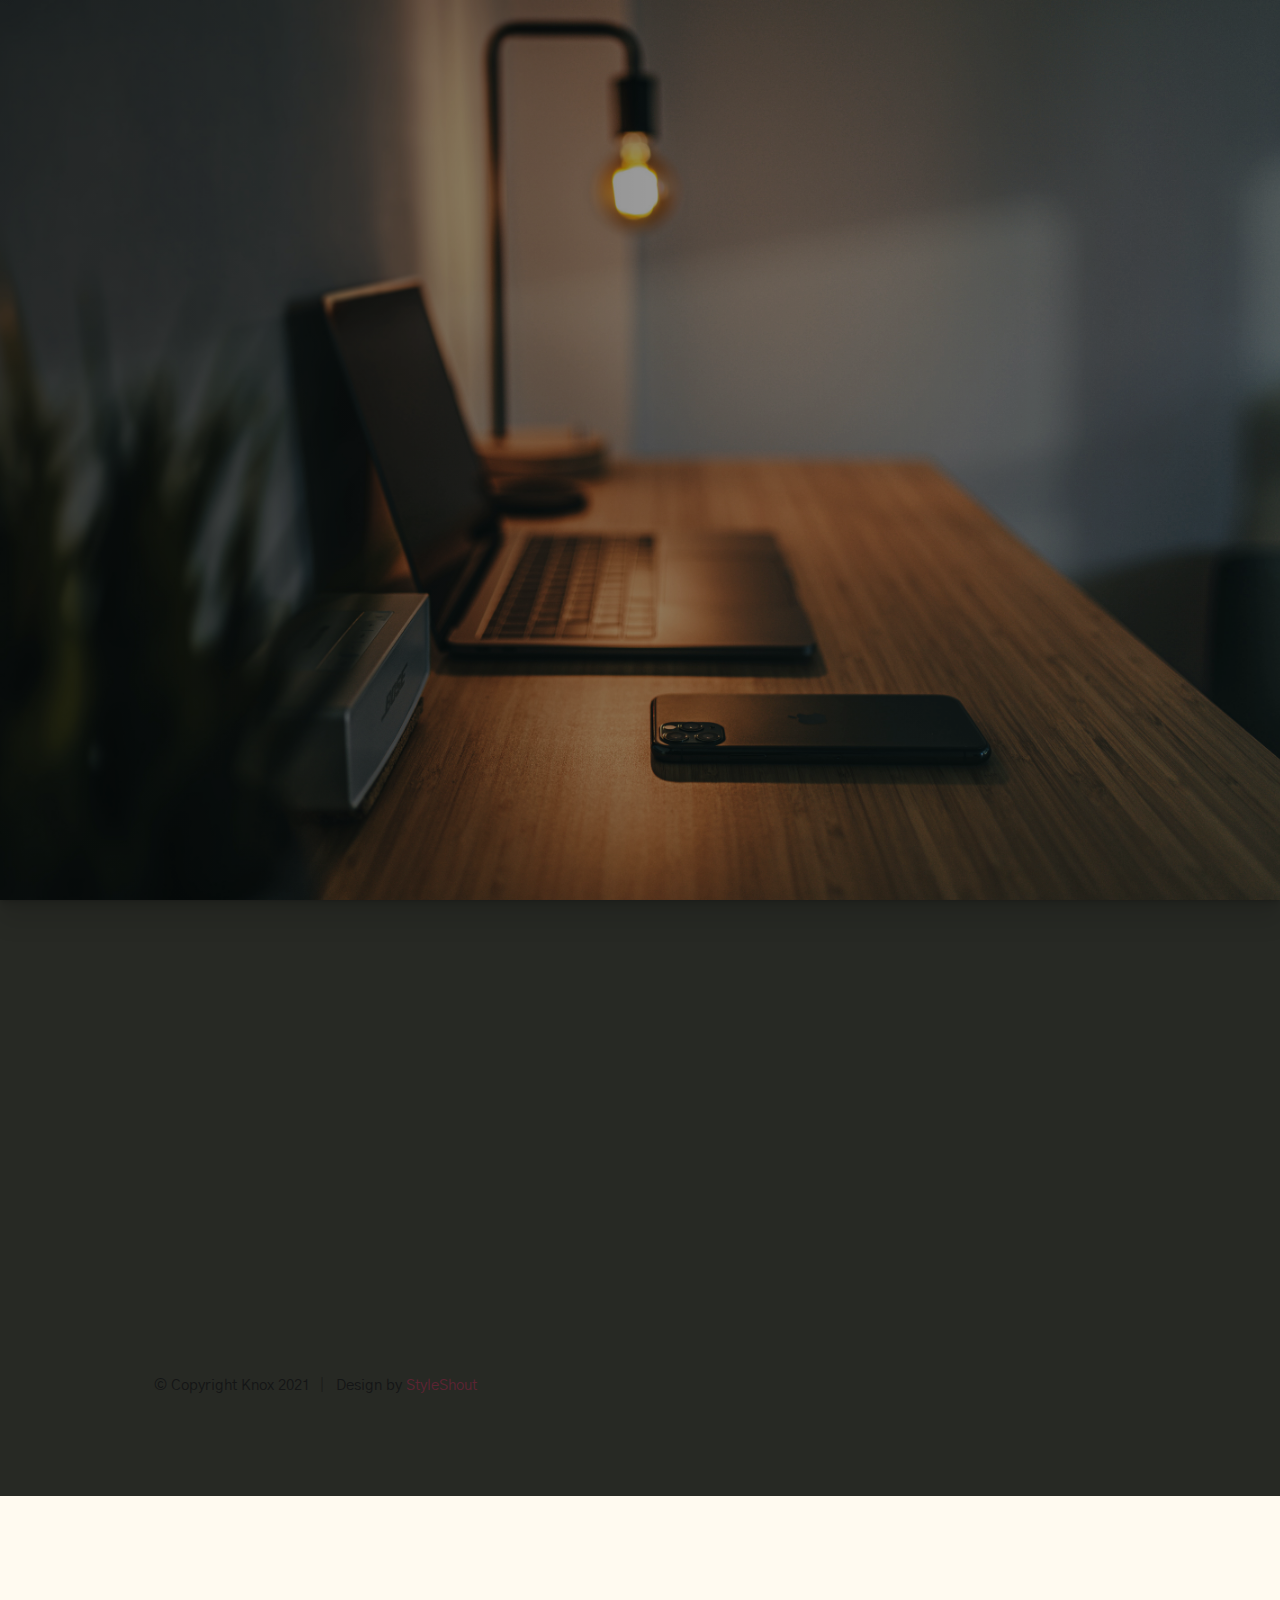
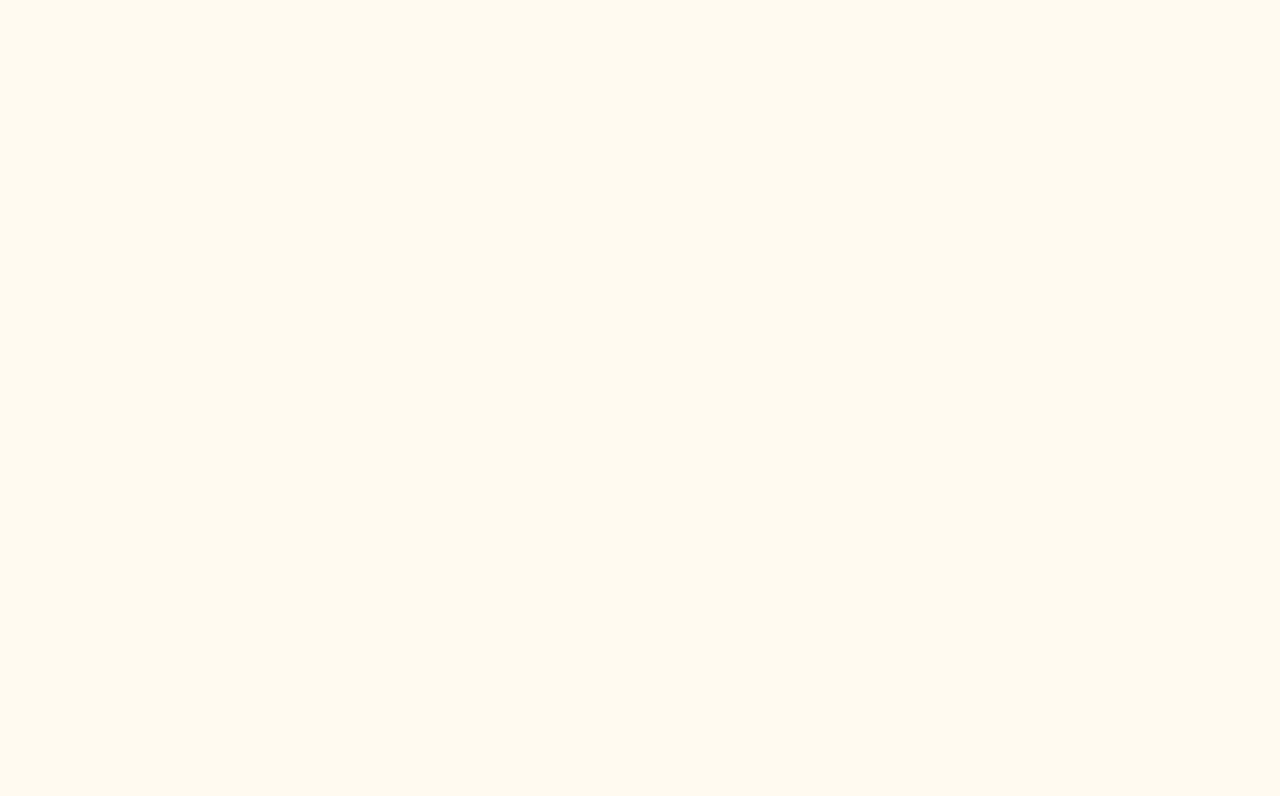
==== commit 60be194a: "index changed" ====
--- a/index.html
+++ b/index.html
@@ -5,7 +5,7 @@
     <!--- basic page needs
     ================================================== -->
     <meta charset="utf-8">
-    <title>Knox - Demo</title>
+    <title>Knox - Static</title>
     <meta name="description" content="">
     <meta name="author" content="">
 
@@ -15,7 +15,8 @@
 
     <!-- CSS
     ================================================== -->
-    <link rel="stylesheet" href="css/demo.css">
+    <link rel="stylesheet" href="css/vendor.css">
+    <link rel="stylesheet" href="css/styles.css">
 
     <!-- favicons
     ================================================== -->
@@ -26,7 +27,7 @@
 
 </head>
 
-<body class="ss-preload">
+<body id="top" class="ss-preload theme-static">
 
 
     <!-- preloader
@@ -40,101 +41,385 @@
     </div>
 
 
-    <!-- header 
-    ================================================== -->
-    <header>
+    <!-- intro
+    ================================================== -->
+    <section id="intro" class="s-intro">
+
+        <div class="s-intro__bg"></div>
+
+        <header class="s-intro__header"> 
+            <div class="s-intro__logo">
+                <a class="logo" href="index-static.html">
+                    <img src="images/logo.svg" alt="Homepage">
+                </a>
+            </div>
+        </header>  <!-- s-intro__header -->
+
+        <div class="row s-intro__content">
+            <div class="column">
+
+                <div class="text-pretitle">
+                    Nice to meet you.
+                </div>
+
+                <h1 class="text-huge-title">
+                We are preparing <br>
+                something exciting <br>
+                & amazing for you.
+                </h1>
+
+                <div class="s-intro__content-bottom">
+
+                    <div class="s-intro__content-bottom-block">
+                        <h5>Launching in</h5>
+            
+                        <div class="counter">
+                            <div class="counter__time">
+                                <span class="ss-days">000</span>
+                                <span>D</span>
+                            </div>
+                            <div class="counter__time">
+                                <span class="ss-hours">00</span>
+                                <span>H</span>
+                            </div>
+                            <div class="counter__time minutes">
+                                <span class="ss-minutes">00</span>
+                                <span>M</span>
+                            </div>
+                            <div class="counter__time">
+                                <span class="ss-seconds">00</span>
+                                <span>S</span>
+                            </div>
+                        </div>  <!-- end counter -->
+
+                    </div> <!-- end s-intro-content__bottom-block -->
+
+                    <div class="s-intro__content-bottom-block">
+
+                        <h5>Follow Us</h5>
+
+                        <ul class="social">
+                            <li><a href="">FB</a></li>
+                            <li><a href="">TW</a></li>
+                            <li><a href="">IG</a></li>
+                            <li><a href="">DB</a></li>
+                            <li><a href="">BH</a></li>
+                        </ul>
+
+                    </div> <!-- end s-intro-content__bottom-block -->
+
+                </div> <!-- end s-intro-content__bottom -->
+
+            </div>
+        </div> <!-- s-intro__content -->
+
+        <div class="s-intro__notify">
+            <button type="button" class="btn--stroke btn--small ss-modal-trigger">
+                Notify Me
+            </button>
+        </div> <!-- s-intro__notify -->
+
+        <div hidden class="s-intro__modal ss-modal">
+            <div class="ss-modal__inner">
+
+                <span class="ss-modal__close"></span>
+
+                <svg viewBox="0 0 15 15" fill="none" xmlns="http://www.w3.org/2000/svg" width="30" height="30"><path d="M.5 4.5l7 4 7-4m-13-3h12a1 1 0 011 1v10a1 1 0 01-1 1h-12a1 1 0 01-1-1v-10a1 1 0 011-1z" stroke="var(--color-2-dark)"></path></svg>
+                
+                <h4>Sign Up</h4>
+
+                <p class="ss-modal__text">
+                Be the first to know about the latest updates and
+                get exclusive offer on our grand opening.
+                </p>
+
+                <form id="mc-form" class="mc-form">
+                    <input type="email" name="EMAIL" id="mce-EMAIL" class="u-fullwidth text-center" placeholder="Email Address" title="The domain portion of the email address is invalid (the portion after the @)." pattern="^([^\x00-\x20\x22\x28\x29\x2c\x2e\x3a-\x3c\x3e\x40\x5b-\x5d\x7f-\xff]+|\x22([^\x0d\x22\x5c\x80-\xff]|\x5c[\x00-\x7f])*\x22)(\x2e([^\x00-\x20\x22\x28\x29\x2c\x2e\x3a-\x3c\x3e\x40\x5b-\x5d\x7f-\xff]+|\x22([^\x0d\x22\x5c\x80-\xff]|\x5c[\x00-\x7f])*\x22))*\x40([^\x00-\x20\x22\x28\x29\x2c\x2e\x3a-\x3c\x3e\x40\x5b-\x5d\x7f-\xff]+|\x5b([^\x0d\x5b-\x5d\x80-\xff]|\x5c[\x00-\x7f])*\x5d)(\x2e([^\x00-\x20\x22\x28\x29\x2c\x2e\x3a-\x3c\x3e\x40\x5b-\x5d\x7f-\xff]+|\x5b([^\x0d\x5b-\x5d\x80-\xff]|\x5c[\x00-\x7f])*\x5d))*(\.\w{2,})+$" required>
+                    <input type="submit" name="subscribe" value="Subscribe" class="btn--small btn--primary u-fullwidth">
+                    <!-- <div style="position: absolute; left: -5000px;" aria-hidden="true"><input type="text" name="b_cdb7b577e41181934ed6a6a44_9a91cfe7b3" tabindex="-1" value=""></div> -->
+                    <div class="mc-status"></div>
+                </form>
+
+            </div> <!-- end ss-modal__inner -->
+        </div> <!-- end ss-modal -->
+
+        <div class="s-intro__scroll">
+            <a href="#hidden" class="smoothscroll">
+                Scroll For More
+            </a>
+        </div> <!-- s-intro__scroll -->
+
+    </section> <!-- end s-intro -->
+
+
+    <!-- hidden element
+    ================================================== -->
+    <div id="hidden" aria-hidden="true" style="opacity: 0;"></div>
+
+
+    <!-- details
+    ================================================== -->
+    <section id="details" class="s-details">
+
         <div class="row">
-            <div class="column lg-12 text-center">
-
-                <h1>KNOX<span>.</span></h1>
-
-                <p class="lead">
-                Knox is a clean, modern, and elegant free coming soon website template. Its thin line elements, 
-                great use of whitespace, and nice typography give the template a professional, classy design. 
-                It is not just aesthetically pleasing it also has the essential functions you need to maintain 
-                and engage visitors, and collect new leads while working on your website. Knox comes in three style 
-                variants: static, slideshow, and particle background.
-                </p>
+            <div class="column">
+
+                <h1 class="text-huge-title text-center">
+                    Hi, We Are Knox.
+                </h1>
+
+                <nav class="tab-nav">
+                    <ul class="tab-nav__list"> 
+                        <li class="active" data-id="tab-about">
+                            <a href="#0">
+                                <span>About</span>
+                            </a>
+                        </li>
+                        <li>
+                            <a href="#tab-services">
+                                <span>Services</span>
+                            </a>
+                        </li>
+                        <li>
+                            <a href="#tab-contact">
+                                <span>Contact</span>
+                            </a>
+                        </li>
+                    </ul>
+                </nav> <!-- end tab-nav -->
+
+                <div class="tab-content">
+
+                    <!-- 01 - tab about -->
+                    <div id="tab-about" class='tab-content__item'>
+
+                        <div class="row tab-content__item-header">
+                            <div class="column">
+                                <h2>Our Story.</h2>
+                            </div>
+                        </div>
+
+                        <div class="row">
+                            <div class="column">
+                                <p class="lead">
+                                Quidem molestiae natus ipsa ut nihil molestiae numquam tenetur. Ipsum quia 
+                                sit vitae ipsam et temporibus est. Consequatur recusandae aut aut. Aut esse 
+                                sed sint. Sit ipsa velit possimus est. Atque doloribus dicta sit beatae 
+                                necessitatibus. Aut voluptate asperiores nostrum eveniet magnam et consequatur 
+                                ab accusamus magni.
+                                </p>
+
+                                <p>
+                                Tempora debitis perspiciatis eum. Repudiandae et aperiam quos exercitationem 
+                                enim voluptatem quam sequi temporibus. Ratione quis nihil voluptatem placeat 
+                                nemo. Quibusdam delectus magni quas et architecto et repellat a nam.
+                                Quasi et voluptates libero sed vel quos in nisi. Error et quis. Impedit autem 
+                                porro facilis. Aut voluptate asperiores nostrum eveniet magnam et consequatur 
+                                ab accusamus.
+                                </p>
+
+                                <div class="row">
+                                    <div class="column lg-6 tab-12">
+                                        <h4>More About Us.</h4>
+                                        <p>
+                                        Sed consequatur quia delectus praesentium. Ut unde velit maiores aut sint 
+                                        quia molestiae accusamus. Nihil et quidem qui natus ut et. Autem error 
+                                        architecto. Pariatur ex repellendus. Occaecati voluptatibus dolorem magni 
+                                        molestiae dolore voluptas occaecati asperiores nemo. Est fugiat fuga nesciunt 
+                                        ducimus quaerat et placeat natus.
+                                        </p>
+                                    </div>
+                                    <div class="column lg-6 tab-12">
+                                        <h4>Need Web Hosting?</h4>
+                                        <p>
+                                        Need a great reliable web hosting?
+                                        We highly recommend <a href="https://www.dreamhost.com/r.cgi?287326">DreamHost</a>.
+                                        Powerful web and Wordpress hosting. Guaranteed. Starting at $2.95 per month.
+                                        </p>
+                                        <a href="https://www.dreamhost.com/r.cgi?287326" class="btn btn--stroke u-fullwidth">Get Started Now</a>
+                                    </div>
+                                </div>
+                            </div>
+                        </div>
+                        
+                    </div> <!-- end 01 - tab about -->
+
+                    <!-- 02 - tab services -->
+                    <div id="tab-services" class='tab-content__item'>
+
+                        <div class="row tab-content__item-header">
+                            <div class="column">
+                                <h2>What We Do.</h2>
+                            </div>
+                        </div>
+
+                        <div class="row">
+                            <div class="column">
+                                <p class="lead">
+                                Sit ut cum molestiae. Dolore ducimus qui quasi. Fugiat consequatur sit vel illum vel et 
+                                a delectus. Vel sequi vitae voluptatem perspiciatis eligendi. Voluptatibus optio natus 
+                                asperiores est commodi amet quia architecto. Dolores necessitatibus et. Voluptatibus 
+                                optio natus asperiores est commodi amet quia architecto. Dolores necessitatibus et.
+                                </p>
+                            </div>
+                        </div>
+
+                        <div class="row services-list block-lg-one-half block-md-one-half block-tab-whole">
+
+                            <div class="column services-list__item">
+                                <div class="services-list__item-content">
+                                    <h4 class="item-title">Brand Identity</h4>
+                                    <p>
+                                    Sit ut cum molestiae. Dolore ducimus qui quasi. Fugiat consequatur sit vel illum vel et 
+                                    a delectus. Vel sequi vitae voluptatem perspiciatis eligendi. Voluptatibus optio natus 
+                                    asperiores est commodi amet quia architecto. Dolores necessitatibus et.
+                                    </p>
+                                </div>
+                            </div>
+                
+                            <div class="column services-list__item">
+                                <div class="services-list__item-content">
+                                    <h4 class="item-title">Illustration</h4>
+                                    <p>
+                                    Sit ut cum molestiae. Dolore ducimus qui quasi. Fugiat consequatur sit vel illum vel et 
+                                    a delectus. Vel sequi vitae voluptatem perspiciatis eligendi. Voluptatibus optio natus 
+                                    asperiores est commodi amet quia architecto. Dolores necessitatibus et.
+                                    </p>
+                                </div>
+                            </div>
+                
+                            <div class="column services-list__item">
+                                <div class="services-list__item-content">
+                                    <h4 class="item-title">Web Design</h4>
+                                    <p>
+                                    Sit ut cum molestiae. Dolore ducimus qui quasi. Fugiat consequatur sit vel illum vel et 
+                                    a delectus. Vel sequi vitae voluptatem perspiciatis eligendi. Voluptatibus optio natus 
+                                    asperiores est commodi amet quia architecto. Dolores necessitatibus et.
+                                    </p>
+                                </div>
+                            </div>
+                
+                            <div class="column services-list__item">
+                                <div class="services-list__item-content">
+                                    <h4 class="item-title">Product Strategy</h4>
+                                    <p>
+                                    Sit ut cum molestiae. Dolore ducimus qui quasi. Fugiat consequatur sit vel illum vel et 
+                                    a delectus. Vel sequi vitae voluptatem perspiciatis eligendi. Voluptatibus optio natus 
+                                    asperiores est commodi amet quia architecto. Dolores necessitatibus et.
+                                    </p>
+                                </div>
+                            </div>
+                
+                            <div class="column services-list__item">
+                                <div class="services-list__item-content">
+                                    <h4 class="item-title">UI/UX Design</h4>
+                                    <p>
+                                    Sit ut cum molestiae. Dolore ducimus qui quasi. Fugiat consequatur sit vel illum vel et 
+                                    a delectus. Vel sequi vitae voluptatem perspiciatis eligendi. Voluptatibus optio natus 
+                                    asperiores est commodi amet quia architecto. Dolores necessitatibus et.
+                                    </p>
+                                </div>
+                            </div>
+                
+                            <div class="column services-list__item">
+                                <div class="services-list__item-content">
+                                    <h4 class="item-title">E-Commerce</h4>
+                                    <p>
+                                    Sit ut cum molestiae. Dolore ducimus qui quasi. Fugiat consequatur sit vel illum vel et 
+                                    a delectus. Vel sequi vitae voluptatem perspiciatis eligendi. Voluptatibus optio natus 
+                                    asperiores est commodi amet quia architecto. Dolores necessitatibus et.
+                                    </p>
+                                </div>
+                            </div>
+                
+                        </div> <!-- end services-list -->
+                        
+                    </div> <!-- end 02 - tab services -->
+
+                    <!-- 03 - tab contact -->
+                    <div id="tab-contact" class="tab-content__item">
+
+                        <div class="row tab-content__item-header">
+                            <div class="column">
+                                <h2>Get in Touch.</h2>
+                            </div>
+                        </div>
+
+                        <div class="row">
+                            <div class="column">
+                                
+                                <p class="lead">
+                                Voluptates laborum eum quas. Pariatur impedit sit veniam est 
+                                et quasi voluptas voluptatem. Cumque hic enim perferendis 
+                                amet odit in molestias debitis. Facere nulla qui pariatur 
+                                quasi mollitia et. Et dolorem dolorum quo in sit architecto.
+                                </p>
+
+                                <div class="row">
+                                    <div class="column lg-6 tab-12">
+                                        <h4>Where to Find Us</h4>
+                
+                                        <p>
+                                        1600 Amphitheatre Parkway<br>
+                                        Mountain View, CA<br>
+                                        94043 US
+                                        </p>
+                
+                                    </div>
+                
+                                    <div class="column lg-6 tab-12">
+                                        <h4>Follow Us</h4>
+                
+                                        <ul class="link-list">
+                                            <li><a href="#0">Facebook</a></li>
+                                            <li><a href="#0">Twitter</a></li>
+                                            <li><a href="#0">Instagram</a></li>
+                                        </ul>
+                
+                                    </div>
+                                </div>
+
+                                <p class="tab-content__item-bottom">
+                                    <a href="mailto:#0" class="contact-email">hello@knox.com</a>
+                                    <span class="contact-number"> 
+                                        <a href="tel:197-543-2345">+197 543 2345</a> 
+                                        <span>/</span>
+                                        <a href="tel:123-456-9000">+123 456 9000</a>
+                                    </span>
+                                </p>
+
+                            </div>
+                        </div>
+                        
+                    </div> <!-- end 03 - tab contact -->
+
+                </div> <!-- end tab content -->
+
+                <!-- footer  -->
+                <footer>
+                    <div class="ss-copyright">
+                        <span>© Copyright Knox 2021</span> 
+                        <span>Design by <a href="https://www.styleshout.com/">StyleShout</a></span>
+                    </div>
+                </footer>
 
             </div>
         </div>
-    </header> <!-- end header -->
-
-
-    <!-- main content
-    ================================================== -->
-    <main>
-        <div class="row block-lg-one-third block-md-one-half block-tab-whole">
-           
-            <div class="column entry">
-                <div class="entry__thumb">
-                    <a href="index-static.html" title="static background">
-                        <img src="images/demo/knox-static.jpg" srcset="images/demo/knox-static.jpg 1x, images/demo/knox-static@2x.jpg 2x" alt="">
-                    </a>
-                </div>
-                <div class="entry__title">
-                    <h3>Static Background</h3>
-                </div>
-            </div>
-
-            <div class="column entry">
-                <div class="entry__thumb">
-                    <a href="index-slides.html" title="slideshow background">
-                        <img src="images/demo/knox-slides.jpg" srcset="images/demo/knox-slides.jpg 1x, images/demo/knox-slides@2x.jpg 2x" alt="">
-                    </a>
-                </div>
-                <div class="entry__title">
-                    <h3>Slideshow Background</h3>
-                </div>
-            </div>
-
-            <div class="column entry">
-                <div class="entry__thumb">
-                    <a href="index-particles.html" title="particles background">
-                        <img src="images/demo/knox-particles.jpg" srcset="images/demo/knox-particles.jpg 1x, images/demo/knox-particles@2x.jpg 2x" alt="">
-                    </a>
-                </div>
-                <div class="entry__title">
-                    <h3>Particles Background</h3>
-                </div>
-            </div>
-            
-        </div>
-    </main> <!--  end main -->
+
+        <div class="ss-go-top">
+            <a class="smoothscroll" title="Back to Top" href="#top">
+                <span>Back to Top</span>
+                <svg viewBox="0 0 15 15" fill="none" xmlns="http://www.w3.org/2000/svg" width="26" height="26"><path d="M7.5 1.5l.354-.354L7.5.793l-.354.353.354.354zm-.354.354l4 4 .708-.708-4-4-.708.708zm0-.708l-4 4 .708.708 4-4-.708-.708zM7 1.5V14h1V1.5H7z" fill="currentColor"></path></svg>
+             </a>
+        </div> <!-- end ss-go-top -->
+
+    </section> <!-- end s-details -->
+
 
     <!-- Java Script
     ================================================== -->
-    <script>
-        
-        (function(html) {
-
-            'use strict';
-
-            html.className = html.className.replace(/\bno-js\b/g, '') + 'js';
-
-            const body = document.querySelector('body');
-            const preloader = document.querySelector('#preloader');
-
-            if (!preloader) return;
-
-            window.addEventListener('load', function() {
-
-                body.classList.remove('ss-preload');
-                body.classList.add('ss-loaded');
-
-                preloader.addEventListener('transitionend', function afterTransition(e) {
-                    if (e.target.matches('#preloader'))  {
-                        body.classList.add('ss-show');
-                        e.target.style.display = 'none';
-                        preloader.removeEventListener(e.type, afterTransition);
-                    }
-                });
-
-            });
-
-        })(document.documentElement);
-    
-    </script>
+    <script src="js/plugins.js"></script>
+    <script src="js/main.js"></script>
 
 </body>
 
--- a/css/vendor.css
+++ b/css/vendor.css
@@ -0,0 +1,767 @@
+/* ===================================================================
+ *  Knox Third-party Stylesheets
+ *  Template Ver. 1.0.0
+ *  03-22-2021
+ * -------------------------------------------------------------------
+ *
+ *  TOC:
+ *  # PrismJS
+ *  # Swiper 
+ *
+ *
+ * ------------------------------------------------------------------- */
+
+
+/* ===================================================================
+ * # PrismJS 1.20.0
+ *   https://prismjs.com/download.html#themes=prism-tomorrow&languages=markup+css+clike+javascript+markup-templating+php
+ *   
+ *   prism.js tomorrow night eighties for JavaScript, CoffeeScript, CSS and HTML
+ *   Based on https://github.com/chriskempson/tomorrow-theme
+ *   @author Rose Pritchard
+ * ------------------------------------------------------------------- */
+code[class*="language-"],
+pre[class*="language-"] {
+    color           : #ccc;
+    background      : none;
+    font-family     : var(--font-mono);
+    font-size       : calc(var(--text-size) * 0.9444);
+    text-align      : left;
+    white-space     : pre;
+    word-spacing    : normal;
+    word-break      : normal;
+    word-wrap       : normal;
+    line-height     : var(--vspace-1);
+    -moz-tab-size   : 4;
+    -o-tab-size     : 4;
+    tab-size        : 4;
+    -webkit-hyphens : none;
+    -moz-hyphens    : none;
+    -ms-hyphens     : none;
+    hyphens         : none;
+}
+
+/* Code blocks */
+pre[class*="language-"] {
+    padding  : var(--vspace-0_5) 0 var(--vspace-1);
+    margin   : 0;
+    overflow : auto;
+}
+
+:not(pre)>code[class*="language-"],
+pre[class*="language-"] {
+    background : #2d2d2d;
+}
+
+/* Inline code */
+:not(pre)>code[class*="language-"] {
+    padding     : .1em;
+    white-space : normal;
+}
+
+.token.comment,
+.token.block-comment,
+.token.prolog,
+.token.doctype,
+.token.cdata {
+    color : #999;
+}
+
+.token.punctuation {
+    color : #ccc;
+}
+
+.token.tag,
+.token.attr-name,
+.token.namespace,
+.token.deleted {
+    color : #e2777a;
+}
+
+.token.function-name {
+    color : #6196cc;
+}
+
+.token.boolean,
+.token.number,
+.token.function {
+    color : #f08d49;
+}
+
+.token.property,
+.token.class-name,
+.token.constant,
+.token.symbol {
+    color : #f8c555;
+}
+
+.token.selector,
+.token.important,
+.token.atrule,
+.token.keyword,
+.token.builtin {
+    color : #cc99cd;
+}
+
+.token.string,
+.token.char,
+.token.attr-value,
+.token.regex,
+.token.variable {
+    color : #7ec699;
+}
+
+.token.operator,
+.token.entity,
+.token.url {
+    color : #67cdcc;
+}
+
+.token.important,
+.token.bold {
+    font-weight : bold;
+}
+
+.token.italic {
+    font-style : italic;
+}
+
+.token.entity {
+    cursor : help;
+}
+
+.token.inserted {
+    color : green;
+}
+
+
+/* ===================================================================
+ * # Swiper 6.4.5
+ *   Most modern mobile touch slider and framework with hardware accelerated transitions
+ *   https://swiperjs.com
+ *
+ *   Copyright 2014-2020 Vladimir Kharlampidi
+ *
+ *   Released under the MIT License
+ *
+ *   Released on: December 18, 2020
+ * ------------------------------------------------------------------- */
+@font-face {
+    font-family : "swiper-icons";
+    src         : url("data:application/font-woff;charset=utf-8;base64, [base64]//wADZ2x5ZgAAAywAAADMAAAD2MHtryVoZWFkAAABbAAAADAAAAA2E2+eoWhoZWEAAAGcAAAAHwAAACQC9gDzaG10eAAAAigAAAAZAAAArgJkABFsb2NhAAAC0AAAAFoAAABaFQAUGG1heHAAAAG8AAAAHwAAACAAcABAbmFtZQAAA/gAAAE5AAACXvFdBwlwb3N0AAAFNAAAAGIAAACE5s74hXjaY2BkYGAAYpf5Hu/j+W2+MnAzMYDAzaX6QjD6/4//Bxj5GA8AuRwMYGkAPywL13jaY2BkYGA88P8Agx4j+/8fQDYfA1AEBWgDAIB2BOoAeNpjYGRgYNBh4GdgYgABEMnIABJzYNADCQAACWgAsQB42mNgYfzCOIGBlYGB0YcxjYGBwR1Kf2WQZGhhYGBiYGVmgAFGBiQQkOaawtDAoMBQxXjg/wEGPcYDDA4wNUA2CCgwsAAAO4EL6gAAeNpj2M0gyAACqxgGNWBkZ2D4/wMA+xkDdgAAAHjaY2BgYGaAYBkGRgYQiAHyGMF8FgYHIM3DwMHABGQrMOgyWDLEM1T9/w8UBfEMgLzE////P/5//f/V/xv+r4eaAAeMbAxwIUYmIMHEgKYAYjUcsDAwsLKxc3BycfPw8jEQA/[base64]/uznmfPFBNODM2K7MTQ45YEAZqGP81AmGGcF3iPqOop0r1SPTaTbVkfUe4HXj97wYE+yNwWYxwWu4v1ugWHgo3S1XdZEVqWM7ET0cfnLGxWfkgR42o2PvWrDMBSFj/IHLaF0zKjRgdiVMwScNRAoWUoH78Y2icB/yIY09An6AH2Bdu/UB+yxopYshQiEvnvu0dURgDt8QeC8PDw7Fpji3fEA4z/PEJ6YOB5hKh4dj3EvXhxPqH/SKUY3rJ7srZ4FZnh1PMAtPhwP6fl2PMJMPDgeQ4rY8YT6Gzao0eAEA409DuggmTnFnOcSCiEiLMgxCiTI6Cq5DZUd3Qmp10vO0LaLTd2cjN4fOumlc7lUYbSQcZFkutRG7g6JKZKy0RmdLY680CDnEJ+UMkpFFe1RN7nxdVpXrC4aTtnaurOnYercZg2YVmLN/d/gczfEimrE/fs/bOuq29Zmn8tloORaXgZgGa78yO9/cnXm2BpaGvq25Dv9S4E9+5SIc9PqupJKhYFSSl47+Qcr1mYNAAAAeNptw0cKwkAAAMDZJA8Q7OUJvkLsPfZ6zFVERPy8qHh2YER+3i/BP83vIBLLySsoKimrqKqpa2hp6+jq6RsYGhmbmJqZSy0sraxtbO3sHRydnEMU4uR6yx7JJXveP7WrDycAAAAAAAH//wACeNpjYGRgYOABYhkgZgJCZgZNBkYGLQZtIJsFLMYAAAw3ALgAeNolizEKgDAQBCchRbC2sFER0YD6qVQiBCv/H9ezGI6Z5XBAw8CBK/m5iQQVauVbXLnOrMZv2oLdKFa8Pjuru2hJzGabmOSLzNMzvutpB3N42mNgZGBg4GKQYzBhYMxJLMlj4GBgAYow/P/PAJJhLM6sSoWKfWCAAwDAjgbRAAB42mNgYGBkAIIbCZo5IPrmUn0hGA0AO8EFTQAA") format("woff");
+    font-weight : 400;
+    font-style  : normal;
+}
+
+:root {
+    --swiper-theme-color : #007aff;
+}
+
+.swiper-container {
+    margin-left  : auto;
+    margin-right : auto;
+    position     : relative;
+    overflow     : hidden;
+    list-style   : none;
+    padding      : 0;
+    /* Fix of Webkit flickering */
+    z-index      : 1;
+}
+
+.swiper-container-vertical>.swiper-wrapper {
+    flex-direction : column;
+}
+
+.swiper-wrapper {
+    position            : relative;
+    width               : 100%;
+    height              : 100%;
+    z-index             : 1;
+    display             : flex;
+    transition-property : transform;
+    box-sizing          : content-box;
+}
+
+.swiper-container-android .swiper-slide,
+.swiper-wrapper {
+    transform : translate3d(0px, 0, 0);
+}
+
+.swiper-container-multirow>.swiper-wrapper {
+    flex-wrap : wrap;
+}
+
+.swiper-container-multirow-column>.swiper-wrapper {
+    flex-wrap      : wrap;
+    flex-direction : column;
+}
+
+.swiper-container-free-mode>.swiper-wrapper {
+    transition-timing-function : ease-out;
+    margin                     : 0 auto;
+}
+
+.swiper-slide {
+    flex-shrink         : 0;
+    width               : 100%;
+    height              : 100%;
+    position            : relative;
+    transition-property : transform;
+}
+
+.swiper-slide-invisible-blank {
+    visibility : hidden;
+}
+
+/* Auto Height */
+.swiper-container-autoheight,
+.swiper-container-autoheight .swiper-slide {
+    height : auto;
+}
+
+.swiper-container-autoheight .swiper-wrapper {
+    align-items         : flex-start;
+    transition-property : transform, height;
+}
+
+/* 3D Effects */
+.swiper-container-3d {
+    perspective : 1200px;
+}
+
+.swiper-container-3d .swiper-wrapper,
+.swiper-container-3d .swiper-slide,
+.swiper-container-3d .swiper-slide-shadow-left,
+.swiper-container-3d .swiper-slide-shadow-right,
+.swiper-container-3d .swiper-slide-shadow-top,
+.swiper-container-3d .swiper-slide-shadow-bottom,
+.swiper-container-3d .swiper-cube-shadow {
+    transform-style : preserve-3d;
+}
+
+.swiper-container-3d .swiper-slide-shadow-left,
+.swiper-container-3d .swiper-slide-shadow-right,
+.swiper-container-3d .swiper-slide-shadow-top,
+.swiper-container-3d .swiper-slide-shadow-bottom {
+    position       : absolute;
+    left           : 0;
+    top            : 0;
+    width          : 100%;
+    height         : 100%;
+    pointer-events : none;
+    z-index        : 10;
+}
+
+.swiper-container-3d .swiper-slide-shadow-left {
+    background-image : linear-gradient(to left, rgba(0, 0, 0, 0.5), rgba(0, 0, 0, 0));
+}
+
+.swiper-container-3d .swiper-slide-shadow-right {
+    background-image : linear-gradient(to right, rgba(0, 0, 0, 0.5), rgba(0, 0, 0, 0));
+}
+
+.swiper-container-3d .swiper-slide-shadow-top {
+    background-image : linear-gradient(to top, rgba(0, 0, 0, 0.5), rgba(0, 0, 0, 0));
+}
+
+.swiper-container-3d .swiper-slide-shadow-bottom {
+    background-image : linear-gradient(to bottom, rgba(0, 0, 0, 0.5), rgba(0, 0, 0, 0));
+}
+
+/* CSS Mode */
+.swiper-container-css-mode>.swiper-wrapper {
+    overflow           : auto;
+    scrollbar-width    : none;
+    /* For Firefox */
+    -ms-overflow-style : none;
+    /* For Internet Explorer and Edge */
+}
+
+.swiper-container-css-mode>.swiper-wrapper::-webkit-scrollbar {
+    display : none;
+}
+
+.swiper-container-css-mode>.swiper-wrapper>.swiper-slide {
+    scroll-snap-align : start start;
+}
+
+.swiper-container-horizontal.swiper-container-css-mode>.swiper-wrapper {
+    scroll-snap-type : x mandatory;
+}
+
+.swiper-container-vertical.swiper-container-css-mode>.swiper-wrapper {
+    scroll-snap-type : y mandatory;
+}
+
+:root {
+    --swiper-navigation-size  : 44px;
+    /*
+    --swiper-navigation-color : var(--swiper-theme-color);
+    */
+}
+
+.swiper-button-prev,
+.swiper-button-next {
+    position        : absolute;
+    top             : 50%;
+    width           : calc(var(--swiper-navigation-size) / 44 * 27);
+    height          : var(--swiper-navigation-size);
+    margin-top      : calc(-1 * var(--swiper-navigation-size) / 2);
+    z-index         : 10;
+    cursor          : pointer;
+    display         : flex;
+    align-items     : center;
+    justify-content : center;
+    color           : var(--swiper-navigation-color, var(--swiper-theme-color));
+}
+
+.swiper-button-prev.swiper-button-disabled,
+.swiper-button-next.swiper-button-disabled {
+    opacity        : 0.35;
+    cursor         : auto;
+    pointer-events : none;
+}
+
+.swiper-button-prev:after,
+.swiper-button-next:after {
+    font-family    : swiper-icons;
+    font-size      : var(--swiper-navigation-size);
+    text-transform : none !important;
+    letter-spacing : 0;
+    text-transform : none;
+    font-variant   : initial;
+    line-height    : 1;
+}
+
+.swiper-button-prev,
+.swiper-container-rtl .swiper-button-next {
+    left  : 10px;
+    right : auto;
+}
+
+.swiper-button-prev:after,
+.swiper-container-rtl .swiper-button-next:after {
+    content : "prev";
+}
+
+.swiper-button-next,
+.swiper-container-rtl .swiper-button-prev {
+    right : 10px;
+    left  : auto;
+}
+
+.swiper-button-next:after,
+.swiper-container-rtl .swiper-button-prev:after {
+    content : "next";
+}
+
+.swiper-button-prev.swiper-button-white,
+.swiper-button-next.swiper-button-white {
+    --swiper-navigation-color : #ffffff;
+}
+
+.swiper-button-prev.swiper-button-black,
+.swiper-button-next.swiper-button-black {
+    --swiper-navigation-color : #000000;
+}
+
+.swiper-button-lock {
+    display : none;
+}
+
+:root {
+    /*
+    --swiper-pagination-color: var(--swiper-theme-color);
+    */
+}
+
+.swiper-pagination {
+    position   : absolute;
+    text-align : center;
+    transition : 300ms opacity;
+    transform  : translate3d(0, 0, 0);
+    z-index    : 10;
+}
+
+.swiper-pagination.swiper-pagination-hidden {
+    opacity : 0;
+}
+
+/* Common Styles */
+.swiper-pagination-fraction,
+.swiper-pagination-custom,
+.swiper-container-horizontal>.swiper-pagination-bullets {
+    bottom : 10px;
+    left   : 0;
+    width  : 100%;
+}
+
+/* Bullets */
+.swiper-pagination-bullets-dynamic {
+    overflow  : hidden;
+    font-size : 0;
+}
+
+.swiper-pagination-bullets-dynamic .swiper-pagination-bullet {
+    transform : scale(0.33);
+    position  : relative;
+}
+
+.swiper-pagination-bullets-dynamic .swiper-pagination-bullet-active {
+    transform : scale(1);
+}
+
+.swiper-pagination-bullets-dynamic .swiper-pagination-bullet-active-main {
+    transform : scale(1);
+}
+
+.swiper-pagination-bullets-dynamic .swiper-pagination-bullet-active-prev {
+    transform : scale(0.66);
+}
+
+.swiper-pagination-bullets-dynamic .swiper-pagination-bullet-active-prev-prev {
+    transform : scale(0.33);
+}
+
+.swiper-pagination-bullets-dynamic .swiper-pagination-bullet-active-next {
+    transform : scale(0.66);
+}
+
+.swiper-pagination-bullets-dynamic .swiper-pagination-bullet-active-next-next {
+    transform : scale(0.33);
+}
+
+.swiper-pagination-bullet {
+    width         : 8px;
+    height        : 8px;
+    display       : inline-block;
+    border-radius : 100%;
+    background    : #000;
+    opacity       : 0.2;
+}
+
+button.swiper-pagination-bullet {
+    border             : none;
+    margin             : 0;
+    padding            : 0;
+    box-shadow         : none;
+    -webkit-appearance : none;
+    -moz-appearance    : none;
+    appearance         : none;
+}
+
+.swiper-pagination-clickable .swiper-pagination-bullet {
+    cursor : pointer;
+}
+
+.swiper-pagination-bullet-active {
+    opacity    : 1;
+    background : var(--swiper-pagination-color, var(--swiper-theme-color));
+}
+
+.swiper-container-vertical>.swiper-pagination-bullets {
+    right     : 10px;
+    top       : 50%;
+    transform : translate3d(0px, -50%, 0);
+}
+
+.swiper-container-vertical>.swiper-pagination-bullets .swiper-pagination-bullet {
+    margin  : 6px 0;
+    display : block;
+}
+
+.swiper-container-vertical>.swiper-pagination-bullets.swiper-pagination-bullets-dynamic {
+    top       : 50%;
+    transform : translateY(-50%);
+    width     : 8px;
+}
+
+.swiper-container-vertical>.swiper-pagination-bullets.swiper-pagination-bullets-dynamic .swiper-pagination-bullet {
+    display    : inline-block;
+    transition : 200ms transform, 200ms top;
+}
+
+.swiper-container-horizontal>.swiper-pagination-bullets .swiper-pagination-bullet {
+    margin : 0 4px;
+}
+
+.swiper-container-horizontal>.swiper-pagination-bullets.swiper-pagination-bullets-dynamic {
+    left        : 50%;
+    transform   : translateX(-50%);
+    white-space : nowrap;
+}
+
+.swiper-container-horizontal>.swiper-pagination-bullets.swiper-pagination-bullets-dynamic .swiper-pagination-bullet {
+    transition : 200ms transform, 200ms left;
+}
+
+.swiper-container-horizontal.swiper-container-rtl>.swiper-pagination-bullets-dynamic .swiper-pagination-bullet {
+    transition : 200ms transform, 200ms right;
+}
+
+/* Progress */
+.swiper-pagination-progressbar {
+    background : rgba(0, 0, 0, 0.25);
+    position   : absolute;
+}
+
+.swiper-pagination-progressbar .swiper-pagination-progressbar-fill {
+    background       : var(--swiper-pagination-color, var(--swiper-theme-color));
+    position         : absolute;
+    left             : 0;
+    top              : 0;
+    width            : 100%;
+    height           : 100%;
+    transform        : scale(0);
+    transform-origin : left top;
+}
+
+.swiper-container-rtl .swiper-pagination-progressbar .swiper-pagination-progressbar-fill {
+    transform-origin : right top;
+}
+
+.swiper-container-horizontal>.swiper-pagination-progressbar,
+.swiper-container-vertical>.swiper-pagination-progressbar.swiper-pagination-progressbar-opposite {
+    width  : 100%;
+    height : 4px;
+    left   : 0;
+    top    : 0;
+}
+
+.swiper-container-vertical>.swiper-pagination-progressbar,
+.swiper-container-horizontal>.swiper-pagination-progressbar.swiper-pagination-progressbar-opposite {
+    width  : 4px;
+    height : 100%;
+    left   : 0;
+    top    : 0;
+}
+
+.swiper-pagination-white {
+    --swiper-pagination-color : #ffffff;
+}
+
+.swiper-pagination-black {
+    --swiper-pagination-color : #000000;
+}
+
+.swiper-pagination-lock {
+    display : none;
+}
+
+/* Scrollbar */
+.swiper-scrollbar {
+    border-radius    : 10px;
+    position         : relative;
+    -ms-touch-action : none;
+    background       : rgba(0, 0, 0, 0.1);
+}
+
+.swiper-container-horizontal>.swiper-scrollbar {
+    position : absolute;
+    left     : 1%;
+    bottom   : 3px;
+    z-index  : 50;
+    height   : 5px;
+    width    : 98%;
+}
+
+.swiper-container-vertical>.swiper-scrollbar {
+    position : absolute;
+    right    : 3px;
+    top      : 1%;
+    z-index  : 50;
+    width    : 5px;
+    height   : 98%;
+}
+
+.swiper-scrollbar-drag {
+    height        : 100%;
+    width         : 100%;
+    position      : relative;
+    background    : rgba(0, 0, 0, 0.5);
+    border-radius : 10px;
+    left          : 0;
+    top           : 0;
+}
+
+.swiper-scrollbar-cursor-drag {
+    cursor : move;
+}
+
+.swiper-scrollbar-lock {
+    display : none;
+}
+
+.swiper-zoom-container {
+    width           : 100%;
+    height          : 100%;
+    display         : flex;
+    justify-content : center;
+    align-items     : center;
+    text-align      : center;
+}
+
+.swiper-zoom-container>img,
+.swiper-zoom-container>svg,
+.swiper-zoom-container>canvas {
+    max-width  : 100%;
+    max-height : 100%;
+    object-fit : contain;
+}
+
+.swiper-slide-zoomed {
+    cursor : move;
+}
+
+/* Preloader */
+:root {
+    /*
+    --swiper-preloader-color: var(--swiper-theme-color);
+    */
+}
+
+.swiper-lazy-preloader {
+    width            : 42px;
+    height           : 42px;
+    position         : absolute;
+    left             : 50%;
+    top              : 50%;
+    margin-left      : -21px;
+    margin-top       : -21px;
+    z-index          : 10;
+    transform-origin : 50%;
+    animation        : swiper-preloader-spin 1s infinite linear;
+    box-sizing       : border-box;
+    border           : 4px solid var(--swiper-preloader-color, var(--swiper-theme-color));
+    border-radius    : 50%;
+    border-top-color : transparent;
+}
+
+.swiper-lazy-preloader-white {
+    --swiper-preloader-color : #fff;
+}
+
+.swiper-lazy-preloader-black {
+    --swiper-preloader-color : #000;
+}
+
+@keyframes swiper-preloader-spin {
+    100% {
+        transform : rotate(360deg);
+    }
+}
+
+/* a11y */
+.swiper-container .swiper-notification {
+    position       : absolute;
+    left           : 0;
+    top            : 0;
+    pointer-events : none;
+    opacity        : 0;
+    z-index        : -1000;
+}
+
+.swiper-container-fade.swiper-container-free-mode .swiper-slide {
+    transition-timing-function : ease-out;
+}
+
+.swiper-container-fade .swiper-slide {
+    pointer-events      : none;
+    transition-property : opacity;
+}
+
+.swiper-container-fade .swiper-slide .swiper-slide {
+    pointer-events : none;
+}
+
+.swiper-container-fade .swiper-slide-active,
+.swiper-container-fade .swiper-slide-active .swiper-slide-active {
+    pointer-events : auto;
+}
+
+.swiper-container-cube {
+    overflow : visible;
+}
+
+.swiper-container-cube .swiper-slide {
+    pointer-events              : none;
+    -webkit-backface-visibility : hidden;
+    backface-visibility         : hidden;
+    z-index                     : 1;
+    visibility                  : hidden;
+    transform-origin            : 0 0;
+    width                       : 100%;
+    height                      : 100%;
+}
+
+.swiper-container-cube .swiper-slide .swiper-slide {
+    pointer-events : none;
+}
+
+.swiper-container-cube.swiper-container-rtl .swiper-slide {
+    transform-origin : 100% 0;
+}
+
+.swiper-container-cube .swiper-slide-active,
+.swiper-container-cube .swiper-slide-active .swiper-slide-active {
+    pointer-events : auto;
+}
+
+.swiper-container-cube .swiper-slide-active,
+.swiper-container-cube .swiper-slide-next,
+.swiper-container-cube .swiper-slide-prev,
+.swiper-container-cube .swiper-slide-next+.swiper-slide {
+    pointer-events : auto;
+    visibility     : visible;
+}
+
+.swiper-container-cube .swiper-slide-shadow-top,
+.swiper-container-cube .swiper-slide-shadow-bottom,
+.swiper-container-cube .swiper-slide-shadow-left,
+.swiper-container-cube .swiper-slide-shadow-right {
+    z-index                     : 0;
+    -webkit-backface-visibility : hidden;
+    backface-visibility         : hidden;
+}
+
+.swiper-container-cube .swiper-cube-shadow {
+    position       : absolute;
+    left           : 0;
+    bottom         : 0px;
+    width          : 100%;
+    height         : 100%;
+    background     : #000;
+    opacity        : 0.6;
+    -webkit-filter : blur(50px);
+    filter         : blur(50px);
+    z-index        : 0;
+}
+
+.swiper-container-flip {
+    overflow : visible;
+}
+
+.swiper-container-flip .swiper-slide {
+    pointer-events              : none;
+    -webkit-backface-visibility : hidden;
+    backface-visibility         : hidden;
+    z-index                     : 1;
+}
+
+.swiper-container-flip .swiper-slide .swiper-slide {
+    pointer-events : none;
+}
+
+.swiper-container-flip .swiper-slide-active,
+.swiper-container-flip .swiper-slide-active .swiper-slide-active {
+    pointer-events : auto;
+}
+
+.swiper-container-flip .swiper-slide-shadow-top,
+.swiper-container-flip .swiper-slide-shadow-bottom,
+.swiper-container-flip .swiper-slide-shadow-left,
+.swiper-container-flip .swiper-slide-shadow-right {
+    z-index                     : 0;
+    -webkit-backface-visibility : hidden;
+    backface-visibility         : hidden;
+}--- a/css/styles.css
+++ b/css/styles.css
@@ -0,0 +1,4104 @@
+/* =================================================================== 
+ *  Knox Main Stylesheet
+ *  Ver. 1.0.0
+ *  03-23-2021
+ * ------------------------------------------------------------------
+ *
+ *  TOC:
+ *  # SETTINGS
+ *      ## fonts 
+ *      ## colors
+ *      ## spacing and typescale
+ *      ## grid variables
+ *  # NORMALIZE
+ *  # BASE SETUP
+ *  # GRID
+ *      ## large screen devices 
+ *      ## medium screen devices 
+ *      ## tablet devices 
+ *      ## mobile devices 
+ *      ## small screen devices 
+ *  # UTILITY CLASSES
+ *  # TYPOGRAPHY
+ *      ## base type styles
+ *      ## additional typography & helper classes
+ *      ## lists
+ *      ## spacing
+ *  # PRELOADER
+ *      ## page loaded
+ *  # FORM
+ *      ## style placeholder text
+ *      ## change autocomplete styles in Chrome
+ *  # BUTTONS
+ *  # TABLE
+ *  # COMPONENTS
+ *      ## pagination
+ *      ## alert box
+ *      ## skillbars 
+ *      ## stats tabs
+ *  # PROJECT-WIDE SHARED STYLES
+ *      ## media classes
+ *      ## theme-specific typography classes
+ *  # INTRO
+ *      ## intro background
+ *      ## intro slider
+ *      ## intro particles
+ *      ## intro header
+ *      ## intro content
+ *      ## intro counter
+ *      ## intro social
+ *      ## intro notify
+ *      ## modal 
+ *      ## intro scrolldown
+ *      ## intro transitions
+ *  # DETAILS
+ *      ## tabs
+ *      ## services
+ *      ## contact
+ *      ## go top
+ *      ## footer 
+ *
+ * ------------------------------------------------------------------ */
+
+
+/* ===================================================================
+ * # SETTINGS
+ *
+ *
+ * ------------------------------------------------------------------- */
+
+/* ------------------------------------------------------------------- 
+ * ## fonts 
+ * ------------------------------------------------------------------- */
+@import url("https://fonts.googleapis.com/css2?family=Lora:ital,wght@0,400;0,500;0,600;1,400;1,500;1,600&family=Marcellus&family=Gothic+A1:wght@300;400;500;600;700&display=fallback");
+
+:root {
+    --font-1    : "Lora", serif;
+    --font-2    : "Gothic A1", sans-serif;
+    --font-3    : "Marcellus", serif;
+
+    /* monospace
+    */
+    --font-mono : Consolas, "Andale Mono", Courier, "Courier New", monospace;
+}
+
+/* ------------------------------------------------------------------- 
+ * ## colors
+ * ------------------------------------------------------------------- */
+:root {
+
+    /* color-1(#5B5E53)
+     * color-2(#36151E)
+     * color-3(#FFE4AF)
+     */
+    --color-1                      : hsla(76, 6%, 35%, 1);
+    --color-2                      : hsla(344, 44%, 25%, 1);
+    --color-3                      : hsla(40, 100%, 75%, 1);
+
+    /* theme color variations
+     */
+    --color-1-lighter              : hsla(76, 6%, 55%, 1);
+    --color-1-light                : hsla(76, 6%, 45%, 1);
+    --color-1-dark                 : hsla(76, 6%, 25%, 1);
+    --color-1-darker               : hsla(76, 6%, 15%, 1);
+    --color-2-lighter              : hsla(344, 44%, 45%, 1);
+    --color-2-light                : hsla(344, 44%, 35%, 1);
+    --color-2-dark                 : hsla(344, 44%, 15%, 1);
+    --color-2-darker               : hsla(344, 44%, 5%, 1);
+    --color-3-lighter              : hsla(40, 100%, 97%, 1);
+    --color-3-light                : hsla(40, 100%, 85%, 1);
+    --color-3-dark                 : hsla(40, 100%, 65%, 1);
+    --color-3-darker               : hsla(40, 100%, 55%, 1);
+
+    /* feedback colors
+     * color-error(#ffd1d2), color-success(#c8e675), 
+     * color-info(#d7ecfb), color-notice(#fff099)
+     */
+    --color-error                  : hsla(359, 100%, 91%, 1);
+    --color-success                : hsla(76, 69%, 68%, 1);
+    --color-info                   : hsla(205, 82%, 91%, 1);
+    --color-notice                 : hsla(51, 100%, 80%, 1);
+    --color-error-content          : hsla(359, 50%, 50%, 1);
+    --color-success-content        : hsla(76, 29%, 28%, 1);
+    --color-info-content           : hsla(205, 32%, 31%, 1);
+    --color-notice-content         : hsla(51, 30%, 30%, 1);
+
+    /* shades 
+     * generated using 
+     * Tint & Shade Generator 
+     * (https://maketintsandshades.com/)
+     */
+    --color-black                  : #000000;
+    --color-gray-19                : #020202;
+    --color-gray-18                : #040404;
+    --color-gray-17                : #060607;
+    --color-gray-16                : #080809;
+    --color-gray-15                : #0a0b0b;
+    --color-gray-14                : #0c0d0d;
+    --color-gray-13                : #0e0f0f;
+    --color-gray-12                : #101112;
+    --color-gray-11                : #121314;
+    --color-gray-10                : #141516;
+    --color-gray-9                 : #2c2c2d;
+    --color-gray-8                 : #434445;
+    --color-gray-7                 : #5b5b5c;
+    --color-gray-6                 : #727373;
+    --color-gray-5                 : #8a8a8b;
+    --color-gray-4                 : #a1a1a2;
+    --color-gray-3                 : #b9b9b9;
+    --color-gray-2                 : #d0d0d0;
+    --color-gray-1                 : #e8e8e8;
+    --color-white                  : #ffffff;
+
+    /* text
+     */
+    --color-text-dark              : var(--color-black);
+    --color-text                   : var(--color-gray-10);
+    --color-text-light             : var(--color-gray-7);
+    --color-placeholder            : var(--color-gray-6);
+
+    /* buttons
+     */
+    --color-btn                    : var(--color-3-light);
+    --color-btn-text               : var(--color-black);
+    --color-btn-hover              : var(--color-3);
+    --color-btn-hover-text         : var(--color--black);
+    --color-btn-primary            : var(--color-1-dark);
+    --color-btn-primary-text       : var(--color-3-light);
+    --color-btn-primary-hover      : var(--color-1-darker);
+    --color-btn-primary-hover-text : var(--color-3-light);
+    --color-btn-stroke             : var(--color-1-darker);
+    --color-btn-stroke-text        : var(--color-black);
+    --color-btn-stroke-hover       : var(--color-1-darker);
+    --color-btn-stroke-hover-text  : var(--color-3-light);
+
+    /* preloader
+     */
+    --color-preloader-bg           : var(--color-gray-10);
+    --color-loader                 : white;
+    --color-loader-light           : rgba(255, 255, 255, 0.1);
+
+    /* others
+     */
+    --color-body                   : var(--color-3-lighter);
+    --color-border                 : rgba(0, 0, 0, .1);
+    --border-radius                : 3px;
+}
+
+/* ------------------------------------------------------------------- 
+ * ## spacing and typescale
+ * ------------------------------------------------------------------- */
+:root {
+
+    /* spacing
+     * base font size: 20px 
+     * vertical space unit : 32px
+     */
+    --base-size        : 62.5%;
+    --multiplier       : 1;
+    --base-font-size   : calc(2rem * var(--multiplier));
+    --space            : calc(3.2rem * var(--multiplier));
+
+    /* vertical spacing 
+     */
+    --vspace-0_125     : calc(0.125 * var(--space));
+    --vspace-0_25      : calc(0.25 * var(--space));
+    --vspace-0_375     : calc(0.375 * var(--space));
+    --vspace-0_5       : calc(0.5 * var(--space));
+    --vspace-0_625     : calc(0.625 * var(--space));
+    --vspace-0_75      : calc(0.75 * var(--space));
+    --vspace-0_875     : calc(0.875 * var(--space));
+    --vspace-1         : calc(var(--space));
+    --vspace-1_25      : calc(1.25 * var(--space));
+    --vspace-1_5       : calc(1.5 * var(--space));
+    --vspace-1_75      : calc(1.75 * var(--space));
+    --vspace-2         : calc(2 * var(--space));
+    --vspace-2_5       : calc(2.5 * var(--space));
+    --vspace-3         : calc(3 * var(--space));
+    --vspace-3_5       : calc(3.5 * var(--space));
+    --vspace-4         : calc(4 * var(--space));
+    --vspace-4_5       : calc(4.5 * var(--space));
+    --vspace-5         : calc(5 * var(--space));
+
+    /* type scale
+     * ratio 1         :2 | base: 20px
+     * -------------------------------------------------------
+     *
+     * --text-display-3 = (86.00px)
+     * --text-display-2 = (71.66px)
+     * --text-display-1 = (59.72px)
+     * --text-xxxl      = (49.77px)
+     * --text-xxl       = (41.47px)
+     * --text-xl        = (34.56px)
+     * --text-lg        = (28.80px)
+     * --text-md        = (24.00px)
+     * --text-size      = (20.00px) BASE
+     * --text-sm        = (16.67px)
+     * --text-xs        = (13.89px)
+     *
+     * ---------------------------------------------------------
+     */
+    --text-scale-ratio : 1.2;
+    --text-size        : var(--base-font-size);
+    --text-xs          : calc((var(--text-size) / var(--text-scale-ratio)) / var(--text-scale-ratio));
+    --text-sm          : calc(var(--text-xs) * var(--text-scale-ratio));
+    --text-md          : calc(var(--text-sm) * var(--text-scale-ratio) * var(--text-scale-ratio));
+    --text-lg          : calc(var(--text-md) * var(--text-scale-ratio));
+    --text-xl          : calc(var(--text-lg) * var(--text-scale-ratio));
+    --text-xxl         : calc(var(--text-xl) * var(--text-scale-ratio));
+    --text-xxxl        : calc(var(--text-xxl) * var(--text-scale-ratio));
+    --text-display-1   : calc(var(--text-xxxl) * var(--text-scale-ratio));
+    --text-display-2   : calc(var(--text-display-1) * var(--text-scale-ratio));
+    --text-display-3   : calc(var(--text-display-2) * var(--text-scale-ratio));
+
+    /* default button height
+     */
+    --vspace-btn       : var(--vspace-2);
+}
+
+/* on mobile devices below 600px, change the value of '--multiplier' 
+ * to adjust the values of base font size and vertical space unit.
+ */
+@media screen and (max-width: 600px) {
+    :root {
+        --multiplier : .875;
+    }
+}
+
+/* ------------------------------------------------------------------- 
+ * ## grid variables
+ * ------------------------------------------------------------------- */
+:root {
+
+    /* widths for rows and containers
+     */
+    --width-full     : 100%;
+    --width-max      : 1200px;
+    --width-wide     : 1400px;
+    --width-wider    : 1600px;
+    --width-widest   : 1800px;
+    --width-narrow   : 1000px;
+    --width-narrower : 800px;
+    --width-grid-max : var(--width-max);
+
+    /* gutter
+     */
+    --gutter         : 2.4rem;
+}
+
+/* on medium screen devices
+ */
+@media screen and (max-width: 1200px) {
+    :root {
+        --gutter : 1.8rem;
+    }
+}
+
+/* on mobile devices
+ */
+@media screen and (max-width: 600px) {
+    :root {
+        --gutter : 1rem;
+    }
+}
+
+
+/* ====================================================================
+ * # NORMALIZE
+ *
+ *
+ * --------------------------------------------------------------------
+ * normalize.css v8.0.1 | MIT License |
+ * github.com/necolas/normalize.css
+ * -------------------------------------------------------------------- */
+html {
+    line-height              : 1.15;
+    -webkit-text-size-adjust : 100%;
+}
+
+body {
+    margin : 0;
+}
+
+main {
+    display : block;
+}
+
+h1 {
+    font-size : 2em;
+    margin    : 0.67em 0;
+}
+
+hr {
+    box-sizing : content-box;
+    height     : 0;
+    overflow   : visible;
+}
+
+pre {
+    font-family : monospace, monospace;
+    font-size   : 1em;
+}
+
+a {
+    background-color : transparent;
+}
+
+abbr[title] {
+    border-bottom   : none;
+    text-decoration : underline;
+    text-decoration : underline dotted;
+}
+
+b,
+strong {
+    font-weight : bolder;
+}
+
+code,
+kbd,
+samp {
+    font-family : monospace, monospace;
+    font-size   : 1em;
+}
+
+small {
+    font-size : 80%;
+}
+
+sub,
+sup {
+    font-size      : 75%;
+    line-height    : 0;
+    position       : relative;
+    vertical-align : baseline;
+}
+
+sub {
+    bottom : -0.25em;
+}
+
+sup {
+    top : -0.5em;
+}
+
+img {
+    border-style : none;
+}
+
+button,
+input,
+optgroup,
+select,
+textarea {
+    font-family : inherit;
+    font-size   : 100%;
+    line-height : 1.15;
+    margin      : 0;
+}
+
+button,
+input {
+    overflow : visible;
+}
+
+button,
+select {
+    text-transform : none;
+}
+
+button,
+[type="button"],
+[type="reset"],
+[type="submit"] {
+    -webkit-appearance : button;
+}
+
+button::-moz-focus-inner,
+[type="button"]::-moz-focus-inner,
+[type="reset"]::-moz-focus-inner,
+[type="submit"]::-moz-focus-inner {
+    border-style : none;
+    padding      : 0;
+}
+
+button:-moz-focusring,
+[type="button"]:-moz-focusring,
+[type="reset"]:-moz-focusring,
+[type="submit"]:-moz-focusring {
+    outline : 1px dotted ButtonText;
+}
+
+fieldset {
+    padding : 0.35em 0.75em 0.625em;
+}
+
+legend {
+    box-sizing  : border-box;
+    color       : inherit;
+    display     : table;
+    max-width   : 100%;
+    padding     : 0;
+    white-space : normal;
+}
+
+progress {
+    vertical-align : baseline;
+}
+
+textarea {
+    overflow : auto;
+}
+
+[type="checkbox"],
+[type="radio"] {
+    box-sizing : border-box;
+    padding    : 0;
+}
+
+[type="number"]::-webkit-inner-spin-button,
+[type="number"]::-webkit-outer-spin-button {
+    height : auto;
+}
+
+[type="search"] {
+    -webkit-appearance : textfield;
+    outline-offset     : -2px;
+}
+
+[type="search"]::-webkit-search-decoration {
+    -webkit-appearance : none;
+}
+
+::-webkit-file-upload-button {
+    -webkit-appearance : button;
+    font               : inherit;
+}
+
+details {
+    display : block;
+}
+
+summary {
+    display : list-item;
+}
+
+template {
+    display : none;
+}
+
+[hidden] {
+    display : none;
+}
+
+
+/* ===================================================================
+ * # BASE SETUP
+ *
+ *
+ * ------------------------------------------------------------------- */
+html {
+    font-size  : var(--base-size);
+    box-sizing : border-box;
+}
+
+*,
+*::before,
+*::after {
+    box-sizing : inherit;
+}
+
+html,
+body {
+    height : 100%;
+}
+
+body {
+    background-color            : var(--color-body);
+    -webkit-overflow-scrolling  : touch;
+    -webkit-text-size-adjust    : 100%;
+    -webkit-tap-highlight-color : rgba(0, 0, 0, 0);
+    -webkit-font-smoothing      : antialiased;
+    -moz-osx-font-smoothing     : grayscale;
+}
+
+p {
+    font-size      : inherit;
+    text-rendering : optimizeLegibility;
+}
+
+a {
+    text-decoration : none;
+}
+
+svg,
+img,
+video {
+    max-width : 100%;
+    height    : auto;
+}
+
+pre {
+    overflow : auto;
+}
+
+div,
+dl,
+dt,
+dd,
+ul,
+ol,
+li,
+h1,
+h2,
+h3,
+h4,
+h5,
+h6,
+pre,
+form,
+p,
+blockquote,
+th,
+td {
+    margin  : 0;
+    padding : 0;
+}
+
+input[type="email"],
+input[type="number"],
+input[type="search"],
+input[type="text"],
+input[type="tel"],
+input[type="url"],
+input[type="password"],
+textarea {
+    -webkit-appearance : none;
+    -moz-appearance    : none;
+    appearance         : none;
+}
+
+
+/* ===================================================================
+ * # GRID v4.0.0
+ *
+ *
+ *   -----------------------------------------------------------------
+ * - Grid breakpoints are based on MAXIMUM WIDTH media queries, 
+ *   meaning they apply to that one breakpoint and ALL THOSE BELOW IT.
+ * - Grid columns without a specified width will automatically layout 
+ *   as equal width columns.
+ *
+ * - BLOCK GRID columns(columns inside BLOCK GRID containers) are 
+ *   equally-sized columns define at parent/row level. 
+ *   A BLOCK GRID container's class attribute value begins with "block-".
+ *
+ * ------------------------------------------------------------------- */
+
+/* row 
+ */
+.row {
+    width     : 92%;
+    max-width : var(--width-grid-max);
+    margin    : 0 auto;
+    display   : flex;
+    flex-flow : row wrap;
+}
+
+.row .row {
+    width        : auto;
+    max-width    : none;
+    margin-left  : calc(var(--gutter) * -1);
+    margin-right : calc(var(--gutter) * -1);
+}
+
+/* column
+ */
+.column {
+    display : block;
+    flex    : 1 1 0%;
+    padding : 0 var(--gutter);
+}
+
+.collapse>.column,
+.column.collapse {
+    padding : 0;
+}
+
+/* row utility classes
+ */
+.row.row-wrap {
+    flex-wrap : wrap;
+}
+
+.row.row-nowrap {
+    flex-wrap : nowrap;
+}
+
+.row.row-y-top {
+    align-items : flex-start;
+}
+
+.row.row-y-bottom {
+    align-items : flex-end;
+}
+
+.row.row-y-center {
+    align-items : center;
+}
+
+.row.row-stretch {
+    align-items : stretch;
+}
+
+.row.row-baseline {
+    align-items : baseline;
+}
+
+.row.row-x-left {
+    justify-content : flex-start;
+}
+
+.row.row-x-right {
+    justify-content : flex-end;
+}
+
+.row.row-x-center {
+    justify-content : center;
+}
+
+/* --------------------------------------------------------------------
+ * ## large screen devices 
+ * -------------------------------------------------------------------- */
+.lg-1 {
+    flex  : none;
+    width : 8.33333%;
+}
+
+.lg-2 {
+    flex  : none;
+    width : 16.66667%;
+}
+
+.lg-3 {
+    flex  : none;
+    width : 25%;
+}
+
+.lg-4 {
+    flex  : none;
+    width : 33.33333%;
+}
+
+.lg-5 {
+    flex  : none;
+    width : 41.66667%;
+}
+
+.lg-6 {
+    flex  : none;
+    width : 50%;
+}
+
+.lg-7 {
+    flex  : none;
+    width : 58.33333%;
+}
+
+.lg-8 {
+    flex  : none;
+    width : 66.66667%;
+}
+
+.lg-9 {
+    flex  : none;
+    width : 75%;
+}
+
+.lg-10 {
+    flex  : none;
+    width : 83.33333%;
+}
+
+.lg-11 {
+    flex  : none;
+    width : 91.66667%;
+}
+
+.lg-12 {
+    flex  : none;
+    width : 100%;
+}
+
+.block-lg-one-eight>.column {
+    flex  : none;
+    width : 12.5%;
+}
+
+.block-lg-one-sixth>.column {
+    flex  : none;
+    width : 16.66667%;
+}
+
+.block-lg-one-fifth>.column {
+    flex  : none;
+    width : 20%;
+}
+
+.block-lg-one-fourth>.column {
+    flex  : none;
+    width : 25%;
+}
+
+.block-lg-one-third>.column {
+    flex  : none;
+    width : 33.33333%;
+}
+
+.block-lg-one-half>.column {
+    flex  : none;
+    width : 50%;
+}
+
+.block-lg-whole>.column {
+    flex  : none;
+    width : 100%;
+}
+
+/* --------------------------------------------------------------------
+ * ## medium screen devices 
+ * -------------------------------------------------------------------- */
+@media screen and (max-width: 1200px) {
+    .md-1 {
+        flex  : none;
+        width : 8.33333%;
+    }
+
+    .md-2 {
+        flex  : none;
+        width : 16.66667%;
+    }
+
+    .md-3 {
+        flex  : none;
+        width : 25%;
+    }
+
+    .md-4 {
+        flex  : none;
+        width : 33.33333%;
+    }
+
+    .md-5 {
+        flex  : none;
+        width : 41.66667%;
+    }
+
+    .md-6 {
+        flex  : none;
+        width : 50%;
+    }
+
+    .md-7 {
+        flex  : none;
+        width : 58.33333%;
+    }
+
+    .md-8 {
+        flex  : none;
+        width : 66.66667%;
+    }
+
+    .md-9 {
+        flex  : none;
+        width : 75%;
+    }
+
+    .md-10 {
+        flex  : none;
+        width : 83.33333%;
+    }
+
+    .md-11 {
+        flex  : none;
+        width : 91.66667%;
+    }
+
+    .md-12 {
+        flex  : none;
+        width : 100%;
+    }
+
+    .block-md-one-eight>.column {
+        flex  : none;
+        width : 12.5%;
+    }
+
+    .block-md-one-sixth>.column {
+        flex  : none;
+        width : 16.66667%;
+    }
+
+    .block-md-one-fifth>.column {
+        flex  : none;
+        width : 20%;
+    }
+
+    .block-md-one-fourth>.column {
+        flex  : none;
+        width : 25%;
+    }
+
+    .block-md-one-third>.column {
+        flex  : none;
+        width : 33.33333%;
+    }
+
+    .block-md-one-half>.column {
+        flex  : none;
+        width : 50%;
+    }
+
+    .block-md-whole>.column {
+        flex  : none;
+        width : 100%;
+    }
+
+    .hide-on-md {
+        display : none;
+    }
+}
+
+/* --------------------------------------------------------------------
+ * ## tablet devices 
+ * -------------------------------------------------------------------- */
+@media screen and (max-width: 800px) {
+    .tab-1 {
+        flex  : none;
+        width : 8.33333%;
+    }
+
+    .tab-2 {
+        flex  : none;
+        width : 16.66667%;
+    }
+
+    .tab-3 {
+        flex  : none;
+        width : 25%;
+    }
+
+    .tab-4 {
+        flex  : none;
+        width : 33.33333%;
+    }
+
+    .tab-5 {
+        flex  : none;
+        width : 41.66667%;
+    }
+
+    .tab-6 {
+        flex  : none;
+        width : 50%;
+    }
+
+    .tab-7 {
+        flex  : none;
+        width : 58.33333%;
+    }
+
+    .tab-8 {
+        flex  : none;
+        width : 66.66667%;
+    }
+
+    .tab-9 {
+        flex  : none;
+        width : 75%;
+    }
+
+    .tab-10 {
+        flex  : none;
+        width : 83.33333%;
+    }
+
+    .tab-11 {
+        flex  : none;
+        width : 91.66667%;
+    }
+
+    .tab-12 {
+        flex  : none;
+        width : 100%;
+    }
+
+    .block-tab-one-eight>.column {
+        flex  : none;
+        width : 12.5%;
+    }
+
+    .block-tab-one-sixth>.column {
+        flex  : none;
+        width : 16.66667%;
+    }
+
+    .block-tab-one-fifth>.column {
+        flex  : none;
+        width : 20%;
+    }
+
+    .block-tab-one-fourth>.column {
+        flex  : none;
+        width : 25%;
+    }
+
+    .block-tab-one-third>.column {
+        flex  : none;
+        width : 33.33333%;
+    }
+
+    .block-tab-one-half>.column {
+        flex  : none;
+        width : 50%;
+    }
+
+    .block-tab-whole>.column {
+        flex  : none;
+        width : 100%;
+    }
+
+    .hide-on-tab {
+        display : none;
+    }
+}
+
+/* --------------------------------------------------------------------
+ * ## mobile devices 
+ * -------------------------------------------------------------------- */
+@media screen and (max-width: 600px) {
+    .row {
+        width         : 100%;
+        padding-left  : 6vw;
+        padding-right : 6vw;
+    }
+
+    .row .row {
+        padding-left  : 0;
+        padding-right : 0;
+    }
+
+    .mob-1 {
+        flex  : none;
+        width : 8.33333%;
+    }
+
+    .mob-2 {
+        flex  : none;
+        width : 16.66667%;
+    }
+
+    .mob-3 {
+        flex  : none;
+        width : 25%;
+    }
+
+    .mob-4 {
+        flex  : none;
+        width : 33.33333%;
+    }
+
+    .mob-5 {
+        flex  : none;
+        width : 41.66667%;
+    }
+
+    .mob-6 {
+        flex  : none;
+        width : 50%;
+    }
+
+    .mob-7 {
+        flex  : none;
+        width : 58.33333%;
+    }
+
+    .mob-8 {
+        flex  : none;
+        width : 66.66667%;
+    }
+
+    .mob-9 {
+        flex  : none;
+        width : 75%;
+    }
+
+    .mob-10 {
+        flex  : none;
+        width : 83.33333%;
+    }
+
+    .mob-11 {
+        flex  : none;
+        width : 91.66667%;
+    }
+
+    .mob-12 {
+        flex  : none;
+        width : 100%;
+    }
+
+    .block-mob-one-eight>.column {
+        flex  : none;
+        width : 12.5%;
+    }
+
+    .block-mob-one-sixth>.column {
+        flex  : none;
+        width : 16.66667%;
+    }
+
+    .block-mob-one-fifth>.column {
+        flex  : none;
+        width : 20%;
+    }
+
+    .block-mob-one-fourth>.column {
+        flex  : none;
+        width : 25%;
+    }
+
+    .block-mob-one-third>.column {
+        flex  : none;
+        width : 33.33333%;
+    }
+
+    .block-mob-one-half>.column {
+        flex  : none;
+        width : 50%;
+    }
+
+    .block-mob-whole>.column {
+        flex  : none;
+        width : 100%;
+    }
+
+    .hide-on-mob {
+        display : none;
+    }
+}
+
+/* --------------------------------------------------------------------
+ * ## small screen devices 
+ * --------------------------------------------------------------------*/
+
+/* stack columns on small screen devices
+ */
+@media screen and (max-width: 400px) {
+    .row .row {
+        margin-left  : 0;
+        margin-right : 0;
+    }
+
+    .block-stack>.column,
+    .column {
+        flex         : none;
+        width        : 100%;
+        margin-left  : 0;
+        margin-right : 0;
+        padding      : 0;
+    }
+
+    .hide-on-sm {
+        display : none;
+    }
+}
+
+
+/* ===================================================================
+ * # UTILITY CLASSES
+ *
+ *
+ * ------------------------------------------------------------------- */
+
+/* flex item alignment classes
+ */
+.u-flexitem-center {
+    margin     : auto;
+    align-self : center;
+}
+
+.u-flexitem-left {
+    margin-right : auto;
+    align-self   : center;
+}
+
+.u-flexitem-right {
+    margin-left : auto;
+    align-self  : center;
+}
+
+.u-flexitem-x-center {
+    margin-right : auto;
+    margin-left  : auto;
+}
+
+.u-flexitem-x-left {
+    margin-right : auto;
+}
+
+.u-flexitem-x-right {
+    margin-left : auto;
+}
+
+.u-flexitem-y-center {
+    align-self : center;
+}
+
+.u-flexitem-y-top {
+    align-self : flex-start;
+}
+
+.u-flexitem-y-bottom {
+    align-self : flex-end;
+}
+
+/* misc helper classes
+ */
+.u-clearfix:after {
+    content : "";
+    display : table;
+    clear   : both;
+}
+
+.u-hidden {
+    display : none;
+}
+
+.u-invisible {
+    visibility : hidden;
+}
+
+.u-antialiased {
+    -webkit-font-smoothing  : antialiased;
+    -moz-osx-font-smoothing : grayscale;
+}
+
+.u-overflow-hidden {
+    overflow : hidden;
+}
+
+.u-remove-top {
+    margin-top : 0;
+}
+
+.u-remove-bottom {
+    margin-bottom : 0;
+}
+
+.u-add-half-bottom {
+    margin-bottom : var(--vspace-0_5);
+}
+
+.u-add-bottom {
+    margin-bottom : var(--vspace-1);
+}
+
+.u-no-border {
+    border : none;
+}
+
+.u-fullwidth {
+    width : 100%;
+}
+
+.u-pull-left {
+    float : left;
+}
+
+.u-pull-right {
+    float : right;
+}
+
+
+/* ===================================================================
+ * # TYPOGRAPHY 
+ *
+ *
+ * ------------------------------------------------------------------- 
+ * type scale - ratio 1:2 | base: 20px
+ * -------------------------------------------------------------------
+ *
+ * --text-display-3 = (86.00px)
+ * --text-display-2 = (71.66px)
+ * --text-display-1 = (59.72px)
+ * --text-xxxl      = (49.77px)
+ * --text-xxl       = (41.47px)
+ * --text-xl        = (34.56px)
+ * --text-lg        = (28.80px)
+ * --text-md        = (24.00px)
+ * --text-size      = (20.00px) BASE
+ * --text-sm        = (16.67px)
+ * --text-xs        = (13.89px)
+ *
+ * -------------------------------------------------------------------- */
+
+/* --------------------------------------------------------------------
+ * ## base type styles
+ * -------------------------------------------------------------------- */
+body {
+    font-family : var(--font-1);
+    font-size   : var(--base-font-size);
+    font-weight : 400;
+    line-height : var(--vspace-1);
+    color       : var(--color-text);
+}
+
+/* links
+ */
+a {
+    color         : var(--color-2);
+    border-bottom : 1px solid var(--color-2);
+    transition    : all 0.3s ease-in-out;
+}
+
+a:focus,
+a:hover,
+a:active {
+    color         : black;
+    border-bottom : 1px solid black;
+}
+
+a:hover,
+a:active {
+    outline : 0;
+}
+
+/* headings
+ */
+h1, h2, h3, h4, h5, h6, 
+.h1, .h2, .h3, .h4, .h5, .h6 {
+    font-family            : var(--font-2);
+    font-weight            : 500;
+    color                  : var(--color-2-darker);
+    font-variant-ligatures : common-ligatures;
+    text-rendering         : optimizeLegibility;
+}
+
+h1, .h1 {
+    margin-top    : var(--vspace-2);
+    margin-bottom : var(--vspace-0_75);
+}
+
+h2, .h2,
+h3, .h3,
+h4, .h4 {
+    margin-top    : var(--vspace-1_5);
+    margin-bottom : var(--vspace-0_5);
+}
+
+h5, .h5,
+h6, .h6 {
+    margin-top    : var(--vspace-1_25);
+    margin-bottom : var(--vspace-0_5);
+}
+
+h1, .h1 {
+    font-size      : var(--text-display-1);
+    line-height    : var(--vspace-2);
+    letter-spacing : -.015em;
+}
+
+@media screen and (max-width: 500px) {
+
+    h1, .h1 {
+        font-size   : var(--text-xxxl);
+        line-height : calc(1.625 * var(--space));
+    }
+}
+
+h2, .h2 {
+    font-size      : var(--text-xxl);
+    line-height    : var(--vspace-1_5);
+    letter-spacing : -.015em;
+}
+
+h3, .h3 {
+    font-size   : var(--text-xl);
+    line-height : var(--vspace-1_25);
+}
+
+h4, .h4 {
+    font-size   : var(--text-lg);
+    line-height : var(--vspace-1);
+}
+
+h5, .h5 {
+    font-size   : var(--text-md);
+    line-height : var(--vspace-0_875);
+}
+
+h6, .h6 {
+    font-size      : var(--text-sm);
+    font-weight    : 600;
+    line-height    : var(--vspace-0_75);
+    text-transform : uppercase;
+    letter-spacing : .2rem;
+}
+
+/* emphasis, italic,
+ * strong, bold and small text
+ */
+em,
+i,
+strong,
+b {
+    font-size   : inherit;
+    line-height : inherit;
+}
+
+em,
+i {
+    font-style : italic;
+}
+
+strong,
+b {
+    font-weight : 600;
+    color       : var(--color-text-dark);
+}
+
+small {
+    font-size   : 80%;
+    font-weight : 400;
+    line-height : var(--vspace-0_5);
+}
+
+/* blockquotes
+ */
+blockquote {
+    margin      : 0 0 var(--vspace-1) 0;
+    padding     : var(--vspace-1) var(--vspace-1_25);
+    border-left : 4px solid var(--color-text-dark);
+    position    : relative;
+}
+
+@media screen and (max-width: 400px) {
+    blockquote {
+        padding : var(--vspace-0_75) var(--vspace-0_75);
+    }
+}
+
+blockquote p {
+    font-family : var(--font-1);
+    font-weight : 400;
+    font-size   : var(--text-lg);
+    font-style  : italic;
+    line-height : var(--vspace-1_25);
+    color       : var(--color-text-dark);
+    padding     : 0;
+}
+
+blockquote cite {
+    display     : block;
+    font-family : var(--font-2);
+    font-weight : 400;
+    font-size   : calc(var(--text-size) * 0.8);
+    line-height : var(--vspace-0_75);
+    font-style  : normal;
+}
+
+blockquote cite:before {
+    content : "\2014 \0020";
+}
+
+blockquote cite,
+blockquote cite a,
+blockquote cite a:visited {
+    color  : var(--color-text-light);
+    border : none;
+}
+
+/* figures
+ */
+figure img,
+p img {
+    margin         : 0;
+    vertical-align : bottom;
+}
+
+figure {
+    display      : block;
+    margin-left  : 0;
+    margin-right : 0;
+}
+
+figure img+figcaption {
+    margin-top : var(--vspace-1);
+}
+
+figcaption {
+    font-style    : italic;
+    font-size     : var(--text-sm);
+    text-align    : center;
+    margin-bottom : 0;
+}
+
+/* preformatted, code
+ */
+var,
+kbd,
+samp,
+code,
+pre {
+    font-family : var(--font-mono);
+}
+
+pre {
+    padding    : var(--vspace-0_75) var(--vspace-1) var(--vspace-1);
+    background : var(--color-gray-9);
+    overflow-x : auto;
+}
+
+code {
+    font-size     : var(--text-sm);
+    line-height   : 1.6rem;
+    margin        : 0 .2rem;
+    padding       : calc(((var(--vspace-1) - 1.6rem) / 2) - .1rem) calc(.8rem - .1rem);
+    white-space   : nowrap;
+    background    : var(--color-gray-1);
+    border        : 1px solid var(--color-gray-2);
+    color         : var(--color-text-dark);
+    border-radius : 3px;
+}
+
+pre>code {
+    display     : block;
+    white-space : pre;
+    line-height : var(--vspace-1);
+    padding     : 0;
+    margin      : 0;
+    border      : none;
+}
+
+/* deleted text, abbreviation,
+ * & mark text
+ */
+del {
+    text-decoration : line-through;
+}
+
+abbr {
+    font-family    : var(--font-1);
+    font-weight    : 500;
+    font-variant   : small-caps;
+    text-transform : lowercase;
+    letter-spacing : .1em;
+}
+
+abbr[title],
+dfn[title] {
+    border-bottom   : 1px dotted;
+    cursor          : help;
+    text-decoration : none;
+}
+
+mark {
+    background : var(--color-3);
+    color      : var(--color-black);
+}
+
+/* horizontal rule
+ */
+hr {
+    border       : solid var(--color-border);
+    border-width : .1rem 0 0;
+    clear        : both;
+    margin       : var(--vspace-2) 0 calc(var(--vspace-2) - 1px);
+    height       : 0;
+}
+
+hr.fancy {
+    border     : none;
+    margin     : var(--vspace-2) 0;
+    height     : var(--vspace-1);
+    text-align : center;
+}
+
+hr.fancy::before {
+    content        : "*****";
+    letter-spacing : .3em;
+}
+
+/* --------------------------------------------------------------------
+ * ## additional typography & helper classes
+ * -------------------------------------------------------------------- */
+.lead,
+.attention-getter {
+    font-family : var(--font-2);
+    font-weight : 300;
+    font-size   : calc(var(--text-size) * 1.25);
+    line-height : calc(1.25 * var(--space));
+    color       : var(--color-text-dark);
+}
+
+@media screen and (max-width: 400px) {
+
+    .lead,
+    .attention-getter {
+        font-size   : var(--text-md);
+        line-height : calc(1.125 * var(--space));
+    }
+}
+
+.pull-quote {
+    position   : relative;
+    padding    : 0;
+    margin-top : 0;
+    text-align : center;
+}
+
+.pull-quote blockquote {
+    border      : none;
+    margin      : 0 auto;
+    max-width   : 62rem;
+    padding-top : var(--vspace-2_5);
+    position    : relative;
+}
+
+.pull-quote blockquote p {
+    font-weight : 400;
+    color       : var(--color-text-dark);
+}
+
+.pull-quote blockquote:before {
+    content           : "";
+    display           : block;
+    height            : var(--vspace-1);
+    width             : var(--vspace-1);
+    background-repeat : no-repeat;
+    background        : center center;
+    background-size   : contain;
+    background-image  : url(../images/icons/icon-quote.svg);
+    transform         : translate(-50%, 0, 0);
+    position          : absolute;
+    top               : var(--vspace-1);
+    left              : 50%;
+}
+
+.drop-cap:first-letter {
+    float          : left;
+    font-family    : var(--font-1);
+    font-weight    : 700;
+    font-size      : calc(3 * var(--space));
+    line-height    : 1;
+    padding        : 0 0.125em 0 0;
+    text-transform : uppercase;
+    background     : transparent;
+    color          : var(--color-text-dark);
+}
+
+.text-center {
+    text-align : center;
+}
+
+.text-left {
+    text-align : left;
+}
+
+.text-right {
+    text-align : right;
+}
+
+/* --------------------------------------------------------------------
+ * ## lists
+ * -------------------------------------------------------------------- */
+ol {
+    list-style : decimal;
+}
+
+ul {
+    list-style : disc;
+}
+
+li {
+    display : list-item;
+}
+
+ol,
+ul {
+    margin-left : 1.6rem;
+}
+
+ul li {
+    padding-left : .4rem;
+}
+
+ul ul,
+ul ol,
+ol ol,
+ol ul {
+    margin : 1.6rem 0 1.6rem 1.6rem;
+}
+
+ul.disc li {
+    display    : list-item;
+    list-style : none;
+    padding    : 0 0 0 .8rem;
+    position   : relative;
+}
+
+ul.disc li::before {
+    content        : "";
+    display        : inline-block;
+    width          : 8px;
+    height         : 8px;
+    border-radius  : 50%;
+    background     : var(--color-1);
+    position       : absolute;
+    left           : -.9em;
+    top            : 11px;
+    vertical-align : middle;
+}
+
+dt {
+    margin : 0;
+    color  : var(--color-1);
+}
+
+dd {
+    margin : 0 0 0 2rem;
+}
+
+/* definition list line style 
+ */
+.lining dt,
+.lining dd {
+    display : inline;
+    margin  : 0;
+}
+
+.lining dt+dt:before,
+.lining dd+dt:before {
+    content     : "\A";
+    white-space : pre;
+}
+
+.lining dd+dd:before {
+    content : ", ";
+}
+
+.lining dd+dd:before {
+    content : ", ";
+}
+
+.lining dd:before {
+    content     : ": ";
+    margin-left : -0.2em;
+}
+
+/* definition list dictionary style 
+ */
+.dictionary-style dt {
+    display       : inline;
+    counter-reset : definitions;
+}
+
+.dictionary-style dt+dt:before {
+    content     : ", ";
+    margin-left : -0.2em;
+}
+
+.dictionary-style dd {
+    display           : block;
+    counter-increment : definitions;
+}
+
+.dictionary-style dd:before {
+    content : counter(definitions, decimal) ". ";
+}
+
+/* --------------------------------------------------------------------
+ * ## spacing
+ * -------------------------------------------------------------------- */
+fieldset,
+button,
+.btn {
+    margin-bottom : var(--vspace-0_5);
+}
+
+input,
+textarea,
+select,
+pre,
+blockquote,
+figure,
+figcaption,
+table,
+p,
+ul,
+ol,
+dl,
+form,
+img,
+.video-container,
+.ss-custom-select {
+    margin-bottom : var(--vspace-1);
+}
+
+
+/* ===================================================================
+ * # PRELOADER
+ * 
+ * 
+ * -------------------------------------------------------------------
+ * - markup:
+ *
+ * <div id="preloader">
+ *     <div id="loader" class="dots-fade">
+ *         <div></div>
+ *         <div></div>
+ *         <div></div>
+ *     </div>
+ * </div>
+ *
+ * - loader class:
+ * <dots-fade | dots-jump | dots-pulse>
+ *
+ * ------------------------------------------------------------------- */
+#preloader {
+    position        : fixed;
+    display         : flex;
+    flex-flow       : row wrap;
+    justify-content : center;
+    align-items     : center;
+    background      : var(--color-preloader-bg);
+    z-index         : 500;
+    height          : 100vh;
+    width           : 100%;
+    opacity         : 1;
+    overflow        : hidden;
+}
+
+.no-js #preloader {
+    display : none;
+}
+
+#loader {
+    position : relative;
+    width    : 6px;
+    height   : 6px;
+    padding  : 0;
+    display  : inline-block;
+}
+
+#loader>div {
+    content       : "";
+    background    : var(--color-loader);
+    width         : 4px;
+    height        : 4px;
+    position      : absolute;
+    top           : 0;
+    left          : 0;
+    border-radius : 50%;
+}
+
+#loader>div:nth-of-type(1) {
+    left : 15px;
+}
+
+#loader>div:nth-of-type(3) {
+    left : -15px;
+}
+
+/* dots jump */
+.dots-jump>div {
+    -webkit-animation : dots-jump 1.2s infinite ease;
+    animation         : dots-jump 1.2s infinite ease;
+    animation-delay   : 0.2s;
+}
+
+.dots-jump>div:nth-of-type(1) {
+    animation-delay : 0.4s;
+}
+
+.dots-jump>div:nth-of-type(3) {
+    animation-delay : 0s;
+}
+
+@-webkit-keyframes dots-jump {
+    0% {
+        top : 0;
+    }
+
+    40% {
+        top : -6px;
+    }
+
+    80% {
+        top : 0;
+    }
+}
+
+@keyframes dots-jump {
+    0% {
+        top : 0;
+    }
+
+    40% {
+        top : -6px;
+    }
+
+    80% {
+        top : 0;
+    }
+}
+
+/* dots fade */
+.dots-fade>div {
+    -webkit-animation : dots-fade 1.6s infinite ease;
+    animation         : dots-fade 1.6s infinite ease;
+    animation-delay   : 0.4s;
+}
+
+.dots-fade>div:nth-of-type(1) {
+    animation-delay : 0.8s;
+}
+
+.dots-fade>div:nth-of-type(3) {
+    animation-delay : 0s;
+}
+
+@-webkit-keyframes dots-fade {
+    0% {
+        opacity : 1;
+    }
+
+    40% {
+        opacity : 0.2;
+    }
+
+    80% {
+        opacity : 1;
+    }
+}
+
+@keyframes dots-fade {
+    0% {
+        opacity : 1;
+    }
+
+    40% {
+        opacity : 0.2;
+    }
+
+    80% {
+        opacity : 1;
+    }
+}
+
+/* dots pulse */
+.dots-pulse>div {
+    -webkit-animation : dots-pulse 1.2s infinite ease;
+    animation         : dots-pulse 1.2s infinite ease;
+    animation-delay   : 0.2s;
+}
+
+.dots-pulse>div:nth-of-type(1) {
+    animation-delay : 0.4s;
+}
+
+.dots-pulse>div:nth-of-type(3) {
+    animation-delay : 0s;
+}
+
+@-webkit-keyframes dots-pulse {
+    0% {
+        -webkit-transform : scale(1);
+        transform         : scale(1);
+    }
+
+    40% {
+        -webkit-transform : scale(1.1);
+        transform         : scale(1.3);
+    }
+
+    80% {
+        -webkit-transform : scale(1);
+        transform         : scale(1);
+    }
+}
+
+@keyframes dots-pulse {
+    0% {
+        transform : scale(1);
+    }
+
+    40% {
+        transform : scale(1.3);
+    }
+
+    80% {
+        transform : scale(1);
+    }
+}
+
+/* ------------------------------------------------------------------- 
+ * ## page loaded
+ * ------------------------------------------------------------------- */
+.ss-loaded #preloader {
+    opacity: 0;
+    visibility: hidden;
+    transition-property: opacity, visibility;
+    transition-duration: .9s;
+    transition-delay: .9s;
+    transition-timing-function: ease-in-out;
+}
+
+.ss-loaded #preloader #loader {
+    opacity    : 0;
+    transition : opacity .9s ease-in-out;
+}
+
+
+/* ===================================================================
+ * # FORM
+ *
+ *
+ * ------------------------------------------------------------------- */
+fieldset {
+    border : none;
+}
+
+input[type="email"],
+input[type="number"],
+input[type="search"],
+input[type="text"],
+input[type="tel"],
+input[type="url"],
+input[type="password"],
+textarea,
+select {
+    --input-height      : var(--vspace-2);
+    --input-line-height : var(--vspace-1);
+    --input-vpadding    : calc((var(--input-height) - var(--input-line-height)) / 2);
+    display             : block;
+    height              : var(--input-height);
+    padding             : var(--input-vpadding) 0 calc(var(--input-vpadding) - 1px);
+    border              : 0;
+    outline             : 0;
+    color               : var(--color-text-light);
+    font-family         : var(--font-2);
+    font-size           : calc(var(--text-size) * 0.8);
+    line-height         : var(--input-line-height);
+    max-width           : 100%;
+    background          : transparent;
+    border-bottom       : 1px solid var(--color-border);
+    transition          : all .3s ease-in-out;
+}
+
+.ss-custom-select {
+    position : relative;
+    padding  : 0;
+}
+
+.ss-custom-select select {
+    -webkit-appearance : none;
+    -moz-appearance    : none;
+    appearance         : none;
+    text-indent        : 0.01px;
+    text-overflow      : '';
+    margin             : 0;
+    vertical-align     : middle;
+    line-height        : var(--vspace-1);
+}
+
+.ss-custom-select select option {
+    padding-left     : 2rem;
+    padding-right    : 2rem;
+    background-color : var(--color-body);
+}
+
+.ss-custom-select select::-ms-expand {
+    display : none;
+}
+
+.ss-custom-select::after {
+    border-bottom    : 1px solid white;
+    border-right     : 1px solid white;
+    content          : '';
+    display          : block;
+    height           : 8px;
+    width            : 8px;
+    margin-top       : -7px;
+    pointer-events   : none;
+    position         : absolute;
+    right            : 2.4rem;
+    top              : 50%;
+    transition       : all 0.15s ease-in-out;
+    transform-origin : 66% 66%;
+    transform        : rotate(45deg);
+}
+
+textarea {
+    min-height : calc(8 * var(--space));
+}
+
+input[type="email"]:focus,
+input[type="number"]:focus,
+input[type="search"]:focus,
+input[type="text"]:focus,
+input[type="tel"]:focus,
+input[type="url"]:focus,
+input[type="password"]:focus,
+textarea:focus,
+select:focus {
+    color         : var(--color-text);
+    border-bottom : 1px solid black;
+}
+
+label,
+legend {
+    font-family   : var(--font-2);
+    font-weight   : 500;
+    font-size     : var(--text-sm);
+    line-height   : var(--vspace-0_5);
+    margin-bottom : var(--vspace-0_5);
+    color         : var(--color-text-dark);
+    display       : block;
+}
+
+input[type="checkbox"],
+input[type="radio"] {
+    display : inline;
+}
+
+label>.label-text {
+    display     : inline-block;
+    margin-left : 1rem;
+    font-family : var(--font-2);
+    font-weight : 400;
+    line-height : inherit;
+}
+
+label>input[type="checkbox"],
+label>input[type="radio"] {
+    margin   : 0;
+    position : relative;
+    top      : 2px;
+}
+
+/* ------------------------------------------------------------------- 
+ * ## style placeholder text
+ * ------------------------------------------------------------------- */
+::-webkit-input-placeholder {
+    /* WebKit, Blink, Edge */
+    color : var(--color-placeholder);
+}
+
+:-moz-placeholder {
+    /* Mozilla Firefox 4 to 18 */
+    color   : var(--color-placeholder);
+    opacity : 1;
+}
+
+::-moz-placeholder {
+    /* Mozilla Firefox 19+ */
+    color   : var(--color-placeholder);
+    opacity : 1;
+}
+
+:-ms-input-placeholder {
+    /* Internet Explorer 10-11 */
+    color : var(--color-placeholder);
+}
+
+::-ms-input-placeholder {
+    /* Microsoft Edge */
+    color : var(--color-placeholder);
+}
+
+::placeholder {
+    /* Most modern browsers support this now. */
+    color : var(--color-placeholder);
+}
+
+/* ------------------------------------------------------------------- 
+ * ## change autocomplete styles in Chrome
+ * ------------------------------------------------------------------- */
+input:-webkit-autofill,
+input:-webkit-autofill:hover,
+input:-webkit-autofill:focus,
+textarea:-webkit-autofill,
+textarea:-webkit-autofill:hover,
+textarea:-webkit-autofill:focus,
+select:-webkit-autofill,
+select:-webkit-autofill:hover,
+select:-webkit-autofill:focus {
+    -webkit-text-fill-color : var(--color-1);
+    transition              : background-color 5000s ease-in-out 0s;
+}
+
+
+/* ===================================================================
+ * # BUTTONS
+ *
+ *
+ * ------------------------------------------------------------------- */
+.btn,
+button,
+input[type="submit"],
+input[type="reset"],
+input[type="button"] {
+    --btn-height            : var(--vspace-btn);
+    display                 : inline-block;
+    font-family             : var(--font-2);
+    font-weight             : 500;
+    font-size               : var(--text-xs);
+    font-size               : calc(var(--text-size) * 0.75);
+    height                  : var(--btn-height);
+    line-height             : calc(var(--btn-height) - 2px);
+    padding                 : 0 3.6rem;
+    margin                  : 0 0.4rem var(--vspace-0_5) 0;
+    color                   : var(--color-btn-text);
+    text-decoration         : none;
+    text-align              : center;
+    white-space             : nowrap;
+    cursor                  : pointer;
+    transition              : all .3s;
+    border-radius           : var(--border-radius);
+    background-color        : var(--color-btn);
+    border                  : 1px solid var(--color-btn);
+    -webkit-font-smoothing  : antialiased;
+    -moz-osx-font-smoothing : grayscale;
+}
+
+.btn:focus,
+button:focus,
+input[type="submit"]:focus,
+input[type="reset"]:focus,
+input[type="button"]:focus,
+.btn:hover,
+button:hover,
+input[type="submit"]:hover,
+input[type="reset"]:hover,
+input[type="button"]:hover {
+    background-color : var(--color-btn-hover);
+    border-color     : var(--color-btn-hover);
+    color            : var(--color-btn-hover-text);
+    outline          : 0;
+}
+
+/* button primary
+ */
+.btn.btn--primary,
+button.btn--primary,
+input[type="submit"].btn--primary,
+input[type="reset"].btn--primary,
+input[type="button"].btn--primary {
+    background   : var(--color-btn-primary);
+    border-color : var(--color-btn-primary);
+    color        : var(--color-btn-primary-text);
+}
+
+.btn.btn--primary:focus,
+button.btn--primary:focus,
+input[type="submit"].btn--primary:focus,
+input[type="reset"].btn--primary:focus,
+input[type="button"].btn--primary:focus,
+.btn.btn--primary:hover,
+button.btn--primary:hover,
+input[type="submit"].btn--primary:hover,
+input[type="reset"].btn--primary:hover,
+input[type="button"].btn--primary:hover {
+    background   : var(--color-btn-primary-hover);
+    border-color : var(--color-btn-primary-hover);
+    color        : var(--color-btn-primary-hover-text);
+}
+
+/* button modifiers
+ */
+.btn.u-fullwidth,
+button.u-fullwidth {
+    width        : 100%;
+    margin-right : 0;
+}
+
+.btn--small,
+button.btn--small {
+    --btn-height : calc(var(--vspace-btn) - 1.6rem);
+}
+
+.btn--medium,
+button.btn--medium {
+    --btn-height : calc(var(--vspace-btn) + .8rem);
+}
+
+.btn--large,
+button.btn--large {
+    --btn-height : calc(var(--vspace-btn) + 1.6rem);
+}
+
+.btn--stroke,
+button.btn--stroke {
+    background : transparent;
+    border     : 1px solid var(--color-btn-stroke);
+    color      : var(--color-btn-stroke-text);
+}
+
+.btn--stroke:focus,
+button.btn--stroke:focus,
+.btn--stroke:hover,
+button.btn--stroke:hover {
+    background : var(--color-btn-stroke-hover);
+    border     : 1px solid var(--color-btn-stroke-hover);
+    color      : var(--color-btn-stroke-hover-text);
+}
+
+.btn--pill,
+button.btn--pill {
+    padding-left  : 3.2rem !important;
+    padding-right : 3.2rem !important;
+    border-radius : 1000px !important;
+}
+
+
+/* ===================================================================
+ * # TABLE
+ *
+ *
+ * ------------------------------------------------------------------- */
+table {
+    border-width    : 0;
+    width           : 100%;
+    max-width       : 100%;
+    font-family     : var(--font-1);
+    border-collapse : collapse;
+}
+
+th,
+td {
+    padding       : var(--vspace-0_5) 3.2rem calc(var(--vspace-0_5) - 1px);
+    text-align    : left;
+    border-bottom : 1px solid var(--color-border);
+}
+
+th {
+    padding     : var(--vspace-0_5) 3.2rem;
+    color       : var(--color-text-dark);
+    font-family : var(--font-2);
+    font-weight : 500;
+}
+
+th:first-child,
+td:first-child {
+    padding-left : 0;
+}
+
+th:last-child,
+td:last-child {
+    padding-right : 0;
+}
+
+.table-responsive {
+    overflow-x                 : auto;
+    -webkit-overflow-scrolling : touch;
+}
+
+
+/* ===================================================================
+ * # COMPONENTS
+ *
+ *
+ * ------------------------------------------------------------------- */
+
+/* -------------------------------------------------------------------
+ * ## pagination
+ * ------------------------------------------------------------------- */
+.pgn {
+    --pgn-num-height : calc(var(--vspace-1) + .4rem);
+    margin           : var(--vspace-1) auto;
+    text-align       : center;
+}
+
+.pgn a {
+    border : none;
+}
+
+.pgn ul {
+    display         : inline-flex;
+    flex-flow       : row wrap;
+    justify-content : center;
+    list-style      : none;
+    margin-left     : 0;
+    position        : relative;
+    padding         : 0 6rem;
+}
+
+.pgn ul li {
+    margin  : 0;
+    padding : 0;
+}
+
+.pgn__num {
+    font-family   : var(--font-2);
+    font-weight   : 500;
+    font-size     : var(--text-size);
+    line-height   : var(--vspace-1);
+    display       : block;
+    padding       : .2rem 1.2rem;
+    height        : var(--pgn-num-height);
+    margin        : .2rem .2rem;
+    color         : var(--color-black);
+    border-radius : var(--border-radius);
+    transition    : all, .3s, ease-in-out;
+}
+
+.pgn__num:focus,
+.pgn__num:hover {
+    background : var(--color-1-darker);
+    color      : var(--color-white);
+}
+
+.pgn .current,
+.pgn .current:focus,
+.pgn .current:hover {
+    background-color : var(--color-1-darker);
+    color            : var(--color-white);
+}
+
+.pgn .inactive,
+.pgn .inactive:focus,
+.pgn .inactive:hover {
+    opacity : 0.4;
+    cursor  : default;
+}
+
+.pgn__prev,
+.pgn__next {
+    display         : inline-flex;
+    flex-flow       : row wrap;
+    justify-content : center;
+    align-items     : center;
+    height          : var(--pgn-num-height);
+    width           : 4.8rem;
+    line-height     : var(--vspace-1);
+    border-radius   : var(--border-radius);
+    padding         : 0;
+    margin          : 0;
+    opacity         : 1;
+    font            : 0/0 a;
+    text-shadow     : none;
+    color           : transparent;
+    transition      : all, .3s, ease-in-out;
+    position        : absolute;
+    top             : 50%;
+    transform       : translate(0, -50%);
+}
+
+.pgn__prev:focus,
+.pgn__prev:hover,
+.pgn__next:focus,
+.pgn__next:hover {
+    background-color : var(--color-1-darker);
+}
+
+.pgn__prev svg,
+.pgn__next svg {
+    height     : 2.4rem;
+    width      : 2.4rem;
+    transition : all, .3s, ease-in-out;
+}
+
+.pgn__prev svg path,
+.pgn__next svg path {
+    fill : var(--color-black);
+}
+
+.pgn__prev:focus svg path,
+.pgn__prev:hover svg path,
+.pgn__next:focus svg path,
+.pgn__next:hover svg path {
+    fill : white;
+}
+
+.pgn__prev {
+    left : 0;
+}
+
+.pgn__next {
+    right : 0;
+}
+
+.pgn__prev.inactive,
+.pgn__next.inactive {
+    opacity : 0.4;
+    cursor  : default;
+}
+
+.pgn__prev.inactive:focus,
+.pgn__prev.inactive:hover,
+.pgn__next.inactive:focus,
+.pgn__next.inactive:hover {
+    background-color : transparent;
+}
+
+/* ------------------------------------------------------------------- 
+ * responsive:
+ * pagination
+ * ------------------------------------------------------------------- */
+@media screen and (max-width: 600px) {
+    .pgn ul {
+        padding : 0 5.2rem;
+    }
+}
+
+/* ------------------------------------------------------------------- 
+ * ## alert box 
+ * ------------------------------------------------------------------- */
+.alert-box {
+    padding       : var(--vspace-0_75) 4rem var(--vspace-0_75) 3.2rem;
+    margin-bottom : var(--vspace-1);
+    border-radius : var(--border-radius);
+    font-family   : var(--font-2);
+    font-weight   : 400;
+    font-size     : calc(var(--text-size) * 0.8);
+    line-height   : var(--vspace-0_75);
+    opacity       : 1;
+    visibility    : visible;
+    position      : relative;
+}
+
+.alert-box__close {
+    position : absolute;
+    display  : block;
+    right    : 1.6rem;
+    top      : 1.6rem;
+    cursor   : pointer;
+    width    : 12px;
+    height   : 12px;
+}
+
+.alert-box__close::before,
+.alert-box__close::after {
+    content  : '';
+    display  : inline-block;
+    width    : 1px;
+    height   : 12px;
+    position : absolute;
+    top      : 0;
+    left     : 5px;
+}
+
+.alert-box__close::before {
+    transform : rotate(45deg);
+}
+
+.alert-box__close::after {
+    transform : rotate(-45deg);
+}
+
+.alert-box--error {
+    background-color : var(--color-error);
+    color            : var(--color-error-content);
+}
+
+.alert-box--error .alert-box__close::before,
+.alert-box--error .alert-box__close::after {
+    background-color : var(--color-error-content);
+}
+
+.alert-box--success {
+    background-color : var(--color-success);
+    color            : var(--color-success-content);
+}
+
+.alert-box--success .alert-box__close::before,
+.alert-box--success .alert-box__close::after {
+    background-color : var(--color-success-content);
+}
+
+.alert-box--info {
+    background-color : var(--color-info);
+    color            : var(--color-info-content);
+}
+
+.alert-box--info .alert-box__close::before,
+.alert-box--info .alert-box__close::after {
+    background-color : var(--color-info-content);
+}
+
+.alert-box--notice {
+    background-color : var(--color-notice);
+    color            : var(--color-notice-content);
+}
+
+.alert-box--notice .alert-box__close::before,
+.alert-box--notice .alert-box__close::after {
+    background-color : var(--color-notice-content);
+}
+
+.alert-box.hideit {
+    opacity    : 0;
+    visibility : hidden;
+    transition : all .5s;
+}
+
+/* ------------------------------------------------------------------- 
+ * ## skillbars 
+ * ------------------------------------------------------------------- */
+.skill-bars {
+    list-style : none;
+    margin     : var(--vspace-2) 0 var(--vspace-1);
+}
+
+.skill-bars li {
+    height        : .4rem;
+    background    : var(--color-gray-2);
+    width         : 100%;
+    margin-bottom : calc(var(--vspace-2) - .4rem);
+    padding       : 0;
+    position      : relative;
+}
+
+.skill-bars li strong {
+    position       : absolute;
+    left           : 0;
+    top            : calc((var(--vspace-1) * 1.25) * -1);
+    font-family    : var(--font-2);
+    font-weight    : 500;
+    font-size      : var(--text-xs);
+    line-height    : var(--vspace-0_75);
+    text-transform : uppercase;
+    letter-spacing : .2em;
+    color          : var(--color-text-dark);
+}
+
+.skill-bars li .progress {
+    background : black;
+    position   : relative;
+    height     : 100%;
+}
+
+.skill-bars li .progress span {
+    display       : block;
+    font-family   : var(--font-2);
+    color         : white;
+    font-size     : 1.1rem;
+    line-height   : 1;
+    background    : var(--color-black);
+    padding       : var(--vspace-0_25);
+    border-radius : 4px;
+    position      : absolute;
+    right         : 0;
+    top           : calc((var(--vspace-1) + .8rem) * -1);
+}
+
+.skill-bars li .progress span::after {
+    position         : absolute;
+    left             : 50%;
+    bottom           : -10px;
+    margin-left      : -5px;
+    width            : 0;
+    height           : 0;
+    border           : 5px solid transparent;
+    border-top-color : var(--color-black, var(--color-black));
+    content          : "";
+}
+
+.skill-bars li .percent5 {
+    width : 5%;
+}
+
+.skill-bars li .percent10 {
+    width : 10%;
+}
+
+.skill-bars li .percent15 {
+    width : 15%;
+}
+
+.skill-bars li .percent20 {
+    width : 20%;
+}
+
+.skill-bars li .percent25 {
+    width : 25%;
+}
+
+.skill-bars li .percent30 {
+    width : 30%;
+}
+
+.skill-bars li .percent35 {
+    width : 35%;
+}
+
+.skill-bars li .percent40 {
+    width : 40%;
+}
+
+.skill-bars li .percent45 {
+    width : 45%;
+}
+
+.skill-bars li .percent50 {
+    width : 50%;
+}
+
+.skill-bars li .percent55 {
+    width : 55%;
+}
+
+.skill-bars li .percent60 {
+    width : 60%;
+}
+
+.skill-bars li .percent65 {
+    width : 65%;
+}
+
+.skill-bars li .percent70 {
+    width : 70%;
+}
+
+.skill-bars li .percent75 {
+    width : 75%;
+}
+
+.skill-bars li .percent80 {
+    width : 80%;
+}
+
+.skill-bars li .percent85 {
+    width : 85%;
+}
+
+.skill-bars li .percent90 {
+    width : 90%;
+}
+
+.skill-bars li .percent95 {
+    width : 95%;
+}
+
+.skill-bars li .percent100 {
+    width : 100%;
+}
+
+/* --------------------------------------------------------------------
+ * ## stats tabs
+ * -------------------------------------------------------------------- */
+.stats-tabs {
+    padding : 0;
+    margin  : var(--vspace-1) 0;
+}
+
+.stats-tabs li {
+    display      : inline-block;
+    margin       : 0 1.6rem var(--vspace-0_5) 0;
+    padding      : 0 1.5rem 0 0;
+    border-right : 1px solid var(--color-border);
+}
+
+.stats-tabs li:last-child {
+    margin  : 0;
+    padding : 0;
+    border  : none;
+}
+
+.stats-tabs li a {
+    display     : block;
+    font-family : var(--font-2);
+    font-size   : var(--text-lg);
+    font-weight : 500;
+    line-height : var(--vspace-1_5);
+    border      : none;
+    color       : var(--color-text-dark);
+}
+
+.stats-tabs li a:hover {
+    color : var(--color-1);
+}
+
+.stats-tabs li a em {
+    display     : block;
+    margin      : 0;
+    font-family : var(--font-2);
+    font-size   : calc(var(--text-size) * 0.8);
+    line-height : var(--vspace-0_5);
+    font-weight : 400;
+    font-style  : normal;
+    color       : var(--color-text-light);
+}
+
+
+/* ===================================================================
+ * # PROJECT-WIDE SHARED STYLES
+ *
+ *
+ * ------------------------------------------------------------------- */
+.wide {
+    max-width : var(--width-wide);
+}
+
+.wider {
+    max-width : var(--width-wider);
+}
+
+.narrow {
+    max-width : var(--width-narrow);
+}
+
+
+/* ------------------------------------------------------------------- 
+ * ## media classes
+ * ------------------------------------------------------------------- */
+
+/* floated image
+ */
+img.u-pull-right {
+    margin : var(--vspace-0_5) 0 var(--vspace-0_5) var(--vspace-0_875);
+}
+
+img.u-pull-left {
+    margin : var(--vspace-0_5) var(--vspace-0_875) var(--vspace-0_5) 0;
+}
+
+/* responsive video container
+ */
+.video-container {
+    position       : relative;
+    padding-bottom : 56.25%;
+    height         : 0;
+    overflow       : hidden;
+}
+
+.video-container iframe,
+.video-container object,
+.video-container embed,
+.video-container video {
+    position : absolute;
+    top      : 0;
+    left     : 0;
+    width    : 100%;
+    height   : 100%;
+}
+
+/* ------------------------------------------------------------------- 
+ * ## theme-specific typography classes
+ * ------------------------------------------------------------------- */
+.text-pretitle {
+    font-family   : var(--font-2);
+    font-size     : var(--text-md);
+    font-weight   : 300;
+    margin-top    : 0;
+    margin-bottom : 0;
+    margin-left   : .4rem;
+    position      : relative;
+}
+
+.text-pretitle::before {
+    content          : "";
+    display          : block;
+    height           : 1px;
+    width            : 5.6rem;
+    background-color : var(--color-2-darker);
+    opacity          : .15;
+    position         : absolute;
+    top              : 50%;
+    right            : calc(100% + 1.6rem);
+}
+
+.text-huge-title {
+    --text-huge       : 11.2rem;
+    --text-multiplier : 1;
+    font-family       : var(--font-3);
+    font-weight       : 400;
+    font-size         : calc(var(--text-huge) * var(--text-multiplier));
+    line-height       : 1.036;
+    margin-top        : 0;
+}
+
+/* ------------------------------------------------------------------- 
+ * responsive:
+ * project-wide shared styles
+ * ------------------------------------------------------------------- */
+@media screen and (max-width: 1600px) {
+    .text-pretitle::before {
+        width : 4rem;
+    }
+
+    .text-huge-title {
+        --text-multiplier : .857;
+    }
+}
+
+@media screen and (max-width: 1500px) {
+    .text-pretitle {
+        margin-left : 0;
+    }
+
+    .text-pretitle::before {
+        display : none;
+    }
+}
+
+@media screen and (max-width: 1200px) {
+    .text-pretitle {
+        font-size : calc(var(--text-size) * 1.05);
+    }
+
+    .text-huge-title {
+        --text-multiplier : .821;
+    }
+}
+
+@media screen and (max-width: 1000px) {
+    .text-huge-title {
+        --text-multiplier : .75;
+    }
+}
+
+@media screen and (max-width: 900px) {
+    .text-huge-title {
+        --text-multiplier : .679;
+    }
+}
+
+@media screen and (max-width: 800px) {
+    .text-pretitle {
+        font-size : var(--text-sm);
+    }
+
+    .text-huge-title {
+        --text-multiplier : .643;
+    }
+}
+
+@media screen and (max-width: 700px) {
+    .text-huge-title {
+        --text-multiplier : .607;
+    }
+}
+
+@media screen and (max-width: 600px) {
+    .text-huge-title {
+        --text-multiplier : .5;
+    }
+}
+
+@media screen and (max-width: 400px) {
+    .text-huge-title {
+        --text-multiplier : .464;
+    }
+}
+
+
+/* ===================================================================
+ * # INTRO
+ *
+ *
+ * ------------------------------------------------------------------- */
+.s-intro {
+    --header-height     : 8.8rem;
+    --logo-width        : 78px;
+    --text-display-size : 11.2rem;
+    --text-multiplier   : 1;
+    z-index             : 3;
+    background-color    : black;
+    width               : 100%;
+    height              : 100vh;
+    min-height          : calc(25.5 * var(--space));
+    box-shadow          : 0 0.8px 0.8px rgba(0, 0, 0, 0.031), 
+                          0 1.9px 1.9px rgba(0, 0, 0, 0.044), 
+                          0 3.9px 3.9px rgba(0, 0, 0, 0.056), 
+                          0 8px 8px rgba(0, 0, 0, 0.069), 
+                          0 22px 22px rgba(0, 0, 0, 0.1);
+    overflow            : hidden;
+    position            : relative;
+}
+
+.s-intro a {
+    border : none;
+}
+
+.theme-particles .s-intro {
+    background-color : #0d0e0c;
+}
+
+.theme-particles .s-intro .s-intro__content {
+    pointer-events : none;
+}
+
+.theme-particles .s-intro .s-intro-content__bottom {
+    pointer-events : auto;
+}
+
+/* --------------------------------------------------------------------
+ * ## intro background
+ * -------------------------------------------------------------------- */
+.s-intro__bg {
+    display             : block;
+    position            : absolute;
+    top                 : 0;
+    left                : 0;
+    right               : 0;
+    bottom              : 0;
+    width               : 100%;
+    height              : 100%;
+    background-image    : url(../images/bg-static.jpg);
+    background-repeat   : no-repeat;
+    background-position : center;
+    background-size     : cover;
+}
+
+.s-intro__bg::before {
+    display        : block;
+    content        : "";
+    position       : absolute;
+    top            : 0;
+    left           : 0;
+    right          : 0;
+    bottom         : 0;
+    width          : 100%;
+    height         : 100%;
+    background     : black;
+    pointer-events : none;
+    opacity        : .2;
+}
+
+.s-intro__bg::after {
+    display        : block;
+    content        : "";
+    position       : absolute;
+    top            : 0;
+    left           : 0;
+    right          : 0;
+    bottom         : 0;
+    width          : 100%;
+    height         : 100%;
+    background     : linear-gradient(90deg, black 10%, rgba(0, 0, 0, 0) 100%);
+    pointer-events : none;
+    opacity        : .45;
+}
+
+/* --------------------------------------------------------------------
+ * ## intro slider
+ * -------------------------------------------------------------------- */
+.s-intro__slider {
+    display  : block;
+    position : absolute;
+    top      : 0;
+    left     : 0;
+    right    : 0;
+    bottom   : 0;
+    width    : 100%;
+    height   : 100%;
+}
+
+.s-intro__slide {
+    background-repeat   : no-repeat;
+    background-position : 50% 50%;
+    background-size     : cover;
+    position            : relative;
+}
+
+.s-intro__slide::before {
+    display        : block;
+    content        : "";
+    position       : absolute;
+    top            : 0;
+    left           : 0;
+    right          : 0;
+    bottom         : 0;
+    width          : 100%;
+    height         : 100%;
+    background     : black;
+    pointer-events : none;
+    opacity        : .2;
+}
+
+.s-intro__slide::after {
+    display        : block;
+    content        : "";
+    position       : absolute;
+    top            : 0;
+    left           : 0;
+    right          : 0;
+    bottom         : 0;
+    width          : 100%;
+    height         : 100%;
+    background     : linear-gradient(90deg, black 10%, rgba(0, 0, 0, 0) 100%);
+    pointer-events : none;
+    opacity        : .4;
+}
+
+.s-intro__slide.bg-opacity-10::before {
+    opacity : .1;
+}
+
+.s-intro__slide.bg-opacity-20::before {
+    opacity : .2;
+}
+
+.s-intro__slide.bg-opacity-30::before {
+    opacity : .3;
+}
+
+.s-intro__slide.bg-opacity-40::before {
+    opacity : .4;
+}
+
+.s-intro__slide.bg-opacity-50::before {
+    opacity : .5;
+}
+
+.s-intro__slide.bg-opacity-60::before {
+    opacity : .6;
+}
+
+.s-intro__slide.bg-opacity-70::before {
+    opacity : .7;
+}
+
+.s-intro__slide.bg-opacity-80::before {
+    opacity : .8;
+}
+
+.s-intro__slide.bg-opacity-90::before {
+    opacity : .9;
+}
+
+/* -------------------------------------------------------------------
+ * ## intro particles
+ * ------------------------------------------------------------------- */
+.s-intro__particles {
+    position         : absolute;
+    top              : 0;
+    left             : 0;
+    right            : 0;
+    bottom           : 0;
+    width            : 100%;
+    height           : 100%;
+    background-color : transparent;
+    padding          : 0;
+    margin           : 0;
+    opacity          : .20;
+}
+
+.s-intro__particles canvas {
+    position : absolute;
+    top      : 0;
+    left     : 0;
+    right    : 0;
+    bottom   : 0;
+    width    : 100%;
+    height   : 100%;
+}
+
+/* --------------------------------------------------------------------
+ * ## intro header
+ * -------------------------------------------------------------------- */
+.s-intro__header {
+    width    : 100%;
+    height   : var(--header-height);
+    position : absolute;
+    top      : 0;
+    left     : 0;
+}
+
+.s-intro__logo {
+    z-index  : 4;
+    position : absolute;
+    top      : 2.4rem;
+    left     : 4rem;
+}
+
+.s-intro__logo a {
+    display : block;
+    margin  : 0;
+    padding : 0;
+    outline : 0;
+    border  : none;
+}
+
+.s-intro__logo img {
+    width          : var(--logo-width);
+    margin         : 0;
+    vertical-align : bottom;
+}
+
+/* --------------------------------------------------------------------
+ * ## intro content
+ * -------------------------------------------------------------------- */
+.s-intro__content {
+    z-index        : 2;
+    align-items    : flex-end;
+    max-width      : var(--width-wider);
+    height         : 100vh;
+    padding-top    : 20vh;
+    padding-bottom : 9.6rem;
+    position       : relative;
+}
+
+.s-intro__content .text-pretitle,
+.s-intro__content .text-huge-title {
+    color : white;
+}
+
+.s-intro__content .text-pretitle::before {
+    background-color : white;
+}
+
+.s-intro__content-bottom {
+    display    : flex;
+    width      : calc(100% - 4rem);
+    margin-top : var(--vspace-2);
+}
+
+.s-intro__content-bottom-block {
+    margin-right : calc(var(--gutter) * 4);
+}
+
+.s-intro__content-bottom-block:last-child {
+    margin-right : 0;
+}
+
+.s-intro__content-bottom h5 {
+    font-size     : var(--text-size);
+    font-weight   : 300;
+    margin-top    : 0;
+    margin-bottom : var(--vspace-0_375);
+    color         : rgba(255, 255, 255, 0.3);
+}
+
+/* --------------------------------------------------------------------
+ * ## intro counter
+ * -------------------------------------------------------------------- */
+.s-intro .counter {
+    display     : flex;
+    font-family : var(--font-2);
+    font-weight : 300;
+    font-size   : calc(var(--text-size) * 1.3);
+    line-height : var(--vspace-1_25);
+    color       : white;
+}
+
+.s-intro .counter__time {
+    margin-right : .8rem;
+    display      : flex;
+}
+
+.s-intro .counter__time span:last-child {
+    font-size   : var(--text-xs);
+    font-weight : 300;
+    color       : rgba(255, 255, 255, 0.3);
+    margin-left : .4rem;
+}
+
+.s-intro .counter__time:last-child {
+    margin-right : 0;
+}
+
+/* --------------------------------------------------------------------
+ * ## intro social
+ * -------------------------------------------------------------------- */
+.s-intro .social {
+    list-style  : none;
+    font-family : var(--font-2);
+    font-weight : 300;
+    font-size   : var(--text-md);
+    line-height : var(--vspace-1_25);
+    margin-left : 0;
+}
+
+.s-intro .social a {
+    color : white;
+}
+
+.s-intro .social li {
+    display      : inline-block;
+    padding-left : 0;
+    margin-right : 1rem;
+}
+
+.s-intro .social li:last-child {
+    margin-right : 0;
+}
+
+/* --------------------------------------------------------------------
+ * ## intro notify
+ * -------------------------------------------------------------------- */
+.s-intro__notify {
+    --color-btn-stroke       : rgba(255, 255, 255, .15);
+    --color-btn-stroke-hover : rgba(0, 0, 0, .25);
+    --color-btn-stroke-text  : white;
+    z-index                  : 2;
+    position                 : absolute;
+    top                      : 2.4rem;
+    right                    : 4rem;
+}
+
+.s-intro__notify button.btn--stroke {
+    margin : 0;
+}
+
+.s-intro__notify button.btn--stroke:focus,
+.s-intro__notify button.btn--stroke:hover {
+    border : 1px solid transparent;
+}
+
+/* -------------------------------------------------------------------
+ * ## modal 
+ * ------------------------------------------------------------------- */
+.ss-modal {
+    z-index          : 400;
+    display          : flex;
+    justify-content  : center;
+    align-items      : center;
+    width            : 100%;
+    height           : 100vh;
+    text-align       : center;
+    background-color : rgba(5, 5, 5, 0.5);
+    overflow-y       : auto;
+    opacity          : 0;
+    visibility       : hidden;
+    transition       : opacity 0.3s 0.3s;
+    position         : fixed;
+    left             : 0;
+    top              : 0;
+}
+
+.ss-modal h4 {
+    margin-top : 0;
+}
+
+.ss-modal svg {
+    width         : var(--vspace-1_5);
+    height        : var(--vspace-1_5);
+    margin-bottom : var(--vspace-0_125);
+}
+
+.ss-modal svg path {
+    stroke : var(--color-1-dark);
+}
+
+.ss-modal__text {
+    font-size     : var(--text-sm);
+    line-height   : var(--vspace-0_875);
+    margin-bottom : var(--vspace-0_5);
+}
+
+.ss-modal__inner {
+    padding          : var(--vspace-1_75) var(--vspace-1) var(--vspace-0_25);
+    width            : 90vw;
+    max-width        : 34rem;
+    border-radius    : var(--border-radius);
+    background-color : var(--color-body);
+    box-shadow       : 0 4px 8px rgba(0, 0, 0, 0.1);
+    opacity          : 0;
+    visibility       : hidden;
+    transform        : scale(0.8);
+    transition       : all 0.3s 0s;
+    position         : relative;
+}
+
+.ss-modal__close {
+    display  : block;
+    right    : 2rem;
+    top      : 2rem;
+    cursor   : pointer;
+    width    : 12px;
+    height   : 12px;
+    position : absolute;
+}
+
+.ss-modal__close::before,
+.ss-modal__close::after {
+    content  : '';
+    position : absolute;
+    display  : inline-block;
+    width    : 1px;
+    height   : 14px;
+    top      : 0;
+    left     : 5px;
+}
+
+.ss-modal__close::before {
+    transform        : rotate(45deg);
+    background-color : black;
+}
+
+.ss-modal__close::after {
+    transform        : rotate(-45deg);
+    background-color : black;
+}
+
+.ss-modal form input[type="email"] {
+    margin-bottom : var(--vspace-0_5);
+}
+
+.ss-modal form input[type="submit"] {
+    margin-bottom : var(--vspace-0_625);
+}
+
+.ss-modal form .mc-status {
+    font-family : var(--font-2);
+    font-weight : 500;
+    font-size   : var(--text-xs);
+    line-height : var(--vspace-0_625);
+    color       : black;
+    padding     : 0 .8rem;
+}
+
+.ss-modal form .mc-status.error-message {
+    color : var(--color-error-content);
+}
+
+.ss-modal form .mc-status.success-message {
+    color : var(--color-success-content);
+}
+
+.ss-modal.show-modal {
+    opacity    : 1;
+    visibility : visible;
+    transition : opacity 0.3s 0s;
+}
+
+.ss-modal.show-modal .ss-modal__inner {
+    opacity    : 1;
+    visibility : visible;
+    transform  : scale(1);
+    transition : all 0.3s 0.3s;
+}
+
+/* --------------------------------------------------------------------
+ * ## intro scrolldown
+ * -------------------------------------------------------------------- */
+.s-intro__scroll {
+    z-index          : 3;
+    width            : 250px;
+    transform        : rotate(-90deg);
+    transform-origin : bottom left;
+    position         : absolute;
+    left             : calc(100% - 4.8rem);
+    bottom           : 0;
+}
+
+.s-intro__scroll a {
+    display        : block;
+    font-family    : var(--font-2);
+    font-weight    : 300;
+    font-size      : calc(var(--text-size) * 0.5);
+    text-transform : uppercase;
+    letter-spacing : .35em;
+    padding-left   : 9.6rem;
+    color          : rgba(255, 255, 255, 0.5);
+    position       : relative;
+}
+
+.s-intro__scroll a:focus,
+.s-intro__scroll a:hover {
+    color : white;
+}
+
+.s-intro__scroll a::before {
+    content          : "";
+    display          : block;
+    height           : 1px;
+    width            : 8rem;
+    background-color : rgba(255, 255, 255, 0.15);
+    position         : absolute;
+    top              : calc(50% - 1px);
+    left             : 0;
+}
+
+/* --------------------------------------------------------------------
+ * ## intro transitions
+ * -------------------------------------------------------------------- */
+.s-intro__logo,
+.s-intro__notify,
+.s-intro__content,
+.s-intro__scroll {
+    transition-timing-function : cubic-bezier(0.28, 0.12, 0.22, 1);
+    transition-duration        : .5s;
+    transition-delay           : 0s;
+    opacity                    : 0;
+}
+
+.s-intro__logo,
+.s-intro__notify {
+    transition-property : opacity, transform;
+    transform           : translate(0, -100%);
+}
+
+.s-intro__content {
+    transition-property : opacity;
+}
+
+.s-intro__scroll {
+    transition-property : opacity, bottom;
+    bottom              : -250px;
+}
+
+.no-js .s-intro__logo,
+.no-js .s-intro__notify,
+.no-js .s-intro__content,
+.no-js .s-intro__scroll,
+.ss-show .s-intro__logo,
+.ss-show .s-intro__notify,
+.ss-show .s-intro__content,
+.ss-show .s-intro__scroll {
+    opacity : 1;
+}
+
+.no-js .s-intro__logo,
+.no-js .s-intro__notify,
+.ss-show .s-intro__logo,
+.ss-show .s-intro__notify {
+    transform : translate(0, 0);
+}
+
+.no-js .s-intro__content,
+.ss-show .s-intro__content {
+    transition-duration : 1.5s;
+    transition-delay    : .5s;
+}
+
+.no-js .s-intro__scroll,
+.ss-show .s-intro__scroll {
+    transition-delay : 1s;
+    bottom           : 0;
+}
+
+@media screen and (max-width: 360px) {
+    .s-intro__notify {
+        transform : translate(0, 100%);
+    }
+
+    .no-js .s-intro__notify,
+    .ss-show .s-intro__notify {
+        transition-delay : 1s;
+    }
+}
+
+/* ------------------------------------------------------------------- 
+ * responsive:
+ * intro
+ * ------------------------------------------------------------------- */
+@media screen and (max-width: 1800px) {
+    .s-intro__content {
+        max-width : 1500px;
+    }
+}
+
+@media screen and (max-width: 1700px) {
+    .s-intro__content {
+        max-width : 1420px;
+    }
+}
+
+@media screen and (max-width: 1600px) {
+    .s-intro__content {
+        max-width : 1360px;
+    }
+
+    .s-intro__content-bottom h5 {
+        font-size   : var(--text-sm);
+        line-height : var(--vspace-0_75);
+    }
+}
+
+@media screen and (max-width: 1200px) {
+    .s-intro__scroll {
+        left : calc(100% - 3.8rem);
+    }
+}
+
+@media screen and (max-width: 1000px) {
+    .s-intro__content .text-huge-title {
+        padding-right : calc(var(--gutter) * 4);
+    }
+
+    .s-intro__content .text-huge-title br {
+        display : none;
+    }
+}
+
+@media screen and (max-width: 800px) {
+    .s-intro__content .text-huge-title {
+        padding-right : 0;
+    }
+
+    .s-intro__content-bottom-block {
+        margin-right : calc(var(--gutter) * 3);
+    }
+
+    .s-intro__content-bottom .counter {
+        font-size   : var(--text-md);
+        line-height : var(--vspace-0_875);
+    }
+
+    .s-intro__content-bottom .counter__time span:last-child {
+        font-size : calc(var(--text-size) * 0.65);
+    }
+
+    .s-intro .social {
+        font-size   : var(--text-size);
+        line-height : var(--vspace-0_875);
+    }
+
+    .s-intro__scroll a {
+        padding-left : 5.6rem;
+    }
+
+    .s-intro__scroll a::before {
+        width : 4rem;
+    }
+}
+
+@media screen and (max-width: 600px) {
+    .s-intro {
+        --header-height : 8rem;
+    }
+
+    .s-intro__logo {
+        left : calc(6vw + var(--gutter));
+    }
+
+    .s-intro__notify {
+        right : calc(6vw);
+    }
+
+    .s-intro__notify button.btn--stroke {
+        margin  : 0;
+        padding : 0 2.4rem;
+    }
+
+    .s-intro__scroll {
+        left : calc(100% - 2.8rem);
+    }
+}
+
+@media screen and (max-width: 550px) {
+    .s-intro__content {
+        align-items : center;
+    }
+
+    .s-intro__content-bottom {
+        display    : block;
+        margin-top : var(--vspace-1_5);
+    }
+
+    .s-intro__content-bottom-block {
+        margin-right : 0;
+    }
+
+    .s-intro__content-bottom-block:last-child {
+        display : none;
+    }
+}
+
+@media screen and (max-width: 400px) {
+    .s-intro {
+        --logo-width : 70px;
+    }
+
+    .s-intro__logo {
+        left : calc(6vw);
+    }
+
+    .s-intro__content {
+        padding-bottom : 12rem;
+    }
+
+    .s-intro__scroll {
+        left : calc(100% - 2rem);
+    }
+}
+
+@media screen and (max-width: 360px) {
+    .s-intro__notify {
+        top    : auto;
+        right  : auto;
+        left   : calc(6vw + .4rem);
+        bottom : 6rem;
+    }
+}
+
+
+/* ===================================================================
+ * # DETAILS
+ *
+ *
+ * ------------------------------------------------------------------- */
+.s-details {
+    --overlay-opacity : 1;
+    padding-top       : var(--vspace-4);
+    padding-bottom    : var(--vspace-3);
+    min-height        : 100vh;
+    width             : 100%;
+    position          : sticky;
+}
+
+.s-details::after {
+    content          : "";
+    display          : block;
+    position         : absolute;
+    top              : 0;
+    left             : 0;
+    right            : 0;
+    bottom           : 0;
+    width            : 100%;
+    height           : 100%;
+    background-color : var(--color-1-darker);
+    opacity          : var(--overlay-opacity);
+    pointer-events   : none;
+}
+
+.s-details .row {
+    max-width : 1020px;
+}
+
+.s-details .text-huge-title {
+    margin-bottom : var(--vspace-3_5);
+}
+
+.s-details h2 {
+    margin-top    : 0;
+    margin-bottom : var(--vspace-1_75);
+}
+
+/* --------------------------------------------------------------------
+ * ## tabs
+ * -------------------------------------------------------------------- */
+.tab-nav {
+    font-family    : var(--font-2);
+    font-weight    : 600;
+    font-size      : calc(var(--text-size) * 0.6);
+    text-transform : uppercase;
+    letter-spacing : .35em;
+    text-align     : center;
+    margin-bottom  : var(--vspace-1_5);
+}
+
+.tab-nav__list {
+    list-style    : none;
+    display       : flex;
+    overflow      : hidden;
+    border-radius : var(--border-radius) var(--border-radius) 0 0;
+    border-bottom : 1px solid var(--color-border);
+    margin        : 0;
+}
+
+.tab-nav__list li {
+    padding-left : 0;
+    flex         : 1;
+    border-right : 1px solid var(--color-body);
+    overflow     : hidden;
+    position     : relative;
+}
+
+.tab-nav__list li:last-child {
+    border : none;
+}
+
+.tab-nav__list li::before {
+    content          : "";
+    display          : block;
+    background-color : var(--color-1);
+    border-radius    : var(--border-radius) var(--border-radius) 0 0;
+    width            : 100%;
+    height           : 100%;
+    transition       : top 0.6s cubic-bezier(0.28, 0.12, 0.22, 1);
+    position         : absolute;
+    top              : 100%;
+    left             : 0;
+}
+
+.tab-nav__list li[data-tab-active]::before {
+    top : 0;
+}
+
+.tab-nav__list a {
+    display  : block;
+    padding  : .8rem 2rem;
+    color    : var(--color-2-darker);
+    border   : none;
+    position : relative;
+}
+
+.tab-nav__list a[data-tab-active] {
+    color       : var(--color-3-light);
+    font-weight : 400;
+    outline     : 0;
+}
+
+.theme-particles .tab-nav__list li::before {
+    background-color : var(--color-1-darker);
+}
+
+.tab-content {
+    position : relative;
+}
+
+.tab-content__item {
+    opacity    : 0;
+    visibility : hidden;
+    height     : 0;
+    overflow   : hidden;
+    position   : absolute;
+    top        : 4rem;
+}
+
+.tab-content__item[data-tab-active] {
+    opacity                    : 1;
+    visibility                 : visible;
+    height                     : auto;
+    transition-property        : opacity, visibility, top;
+    transition-duration        : .6s;
+    transition-timing-function : cubic-bezier(0.28, 0.12, 0.22, 1);
+    transition-delay           : 0s;
+    position                   : relative;
+    top                        : 0;
+}
+
+/* ------------------------------------------------------------------- 
+ * ## services 
+ * ------------------------------------------------------------------- */
+.services-list {
+    margin-top    : var(--vspace-1_5);
+    counter-reset : ctr;
+}
+
+.services-list h4 {
+    margin-top : 0;
+}
+
+.services-list h4::before {
+    display           : block;
+    content           : counter(ctr, decimal-leading-zero) ".";
+    font-family       : var(--font-2);
+    font-size         : var(--text-sm);
+    line-height       : var(--vspace-0_75);
+    margin-bottom     : var(--vspace-0_375);
+    color             : var(--color-2-darker);
+    counter-increment : ctr;
+}
+
+.services-list__item {
+    margin-bottom : var(--vspace-0_5);
+}
+
+/* ------------------------------------------------------------------- 
+ * ## contact
+ * ------------------------------------------------------------------- */
+
+/* link list
+ */
+.link-list {
+    list-style  : none;
+    margin-left : 0;
+}
+
+.link-list li {
+    padding-left : 0;
+}
+
+.link-list a {
+    color  : var(--color-text);
+    border : none;
+}
+
+.link-list a:focus,
+.link-list a:hover,
+.link-list a:active {
+    color : var(--color-1);
+}
+
+/* email link
+ */
+.contact-email {
+    --text-email-size : 6.8rem;
+    --multiplier      : 1;
+    display           : inline-block;
+    font-family       : var(--font-2);
+    font-weight       : 400;
+    font-size         : calc(var(--text-email-size) * var(--multiplier));
+    line-height       : 1;
+    margin            : var(--vspace-1_75) 0 var(--vspace-0_25);
+    color             : var(--color-2-darker);
+    border-bottom     : 1px solid var(--color-border);
+}
+
+.contact-email:focus,
+.contact-email:hover {
+    color         : var(--color-1-dark);
+    border-bottom : 1px solid rgba(0, 0, 0, 0.5);
+}
+
+/* contact numbers
+ */
+.contact-number {
+    display     : block;
+    font-family : var(--font-2);
+    font-weight : 400;
+    font-size   : var(--text-size);
+    line-height : var(--vspace-1);
+}
+
+.contact-number span {
+    display      : inline-block;
+    margin-left  : .8rem;
+    margin-right : .8rem;
+    font-weight  : 300;
+    color        : var(--color-text-light);
+}
+
+.contact-number a {
+    color  : var(--color-2-darker);
+    border : none;
+}
+
+.contact-number a:focus,
+.contact-number a:hover {
+    color : var(--color-1);
+}
+
+/* ------------------------------------------------------------------- 
+ * ## go top
+ * ------------------------------------------------------------------- */
+.ss-go-top {
+    z-index    : 2;
+    opacity    : 0;
+    visibility : hidden;
+    transform  : translate(0, 100%);
+    transition : all 0.6s cubic-bezier(0.28, 0.12, 0.22, 1);
+    position   : fixed;
+    bottom     : 6.4rem;
+    right      : 3.6rem;
+}
+
+.ss-go-top svg {
+    height : 1.8rem;
+    width  : 1.8rem;
+}
+
+.ss-go-top svg path {
+    fill       : var(--color-2-darker);
+    transition : all .3s ease-in-out;
+}
+
+.ss-go-top.link-is-visible {
+    opacity    : 1;
+    visibility : visible;
+    transform  : translate(0, 0);
+}
+
+.ss-go-top a {
+    display         : flex;
+    align-items     : center;
+    justify-content : center;
+    text-decoration : none;
+    border          : 0 none;
+    height          : 5.6rem;
+    width           : 5.6rem;
+    border-radius   : 50%;
+    border          : 0.15rem solid var(--color-2-darker);
+    transition      : all .3s;
+    position        : relative;
+}
+
+.ss-go-top a:focus,
+.ss-go-top a:hover {
+    background-color : var(--color-1-darker);
+    border-color     : var(--color-1-darker);
+}
+
+.ss-go-top a:focus svg path,
+.ss-go-top a:hover svg path {
+    fill : var(--color-3-light);
+}
+
+.ss-go-top a span {
+    display          : block;
+    width            : 150px;
+    font-family      : var(--font-2);
+    font-weight      : 400;
+    font-size        : calc(var(--text-size) * 0.5);
+    text-transform   : uppercase;
+    letter-spacing   : .35em;
+    color            : var(--color-2-darker);
+    transform        : rotate(-90deg);
+    transform-origin : left bottom;
+    position         : absolute;
+    left             : calc(50% + var(--vspace-0_5));
+    bottom           : calc(100% + 2.8rem);
+}
+
+/* ------------------------------------------------------------------- 
+ * ## footer 
+ * ------------------------------------------------------------------- */
+.s-details footer {
+    margin-top : var(--vspace-3);
+}
+
+.s-details footer a {
+    border : none;
+}
+
+.ss-copyright {
+    z-index     : 2;
+    font-family : var(--font-2);
+    font-size   : calc(var(--text-size) * 0.75);
+    line-height : var(--vspace-0_875);
+    position    : relative;
+}
+
+.ss-copyright span {
+    display : inline-block;
+}
+
+.ss-copyright span::after {
+    content : "|";
+    display : inline-block;
+    padding : 0 .8rem 0 1rem;
+    color   : rgba(0, 0, 0, 0.3);
+}
+
+.ss-copyright span:last-child::after {
+    display : none;
+}
+
+/* ------------------------------------------------------------------- 
+ * responsive:
+ * details
+ * ------------------------------------------------------------------- */
+@media screen and (max-width: 1200px) {
+    .ss-go-top {
+        right : 2.8rem;
+    }
+
+    .ss-go-top svg {
+        height : 1.4rem;
+        width  : 1.4rem;
+    }
+
+    .ss-go-top a {
+        height : 5.2rem;
+        width  : 5.2rem;
+    }
+}
+
+@media screen and (max-width: 1100px) {
+    .ss-go-top a span {
+        display : none;
+    }
+}
+
+@media screen and (max-width: 1000px) {
+    .contact-email {
+        --multiplier : .882;
+    }
+}
+
+@media screen and (max-width: 900px) {
+    .contact-email {
+        --multiplier : .785;
+    }
+
+    .contact-number {
+        font-size   : var(--text-sm);
+        line-height : var(--vspace-0_875);
+    }
+}
+
+@media screen and (max-width: 700px) {
+    .contact-email {
+        --multiplier : .6;
+    }
+}
+
+@media screen and (max-width: 600px) {
+    .s-details {
+        padding-bottom : var(--vspace-2);
+    }
+
+    .s-details .text-huge-title {
+        margin-bottom : var(--vspace-2);
+    }
+
+    .s-details h2 {
+        text-align : center;
+    }
+
+    .contact-email {
+        --multiplier : .55;
+    }
+
+    .tab-nav__list {
+        display          : block;
+        background-color : #f0ebe0;
+        border-radius    : var(--border-radius);
+        border           : none;
+    }
+
+    .tab-nav__list li {
+        border-right  : none;
+        border-bottom : 1px solid var(--color-body);
+    }
+
+    .tab-nav__list li::before {
+        border-radius : 0;
+        transition    : none;
+    }
+
+    .tab-nav__list li[data-tab-active]::before {
+        transition : top 0.6s cubic-bezier(0.28, 0.12, 0.22, 1);
+    }
+
+    .ss-go-top {
+        bottom : 6rem;
+        right  : 2rem;
+    }
+
+    .ss-go-top svg {
+        height : 1.2rem;
+        width  : 1.2rem;
+    }
+
+    .ss-go-top a {
+        height : 4.4rem;
+        width  : 4.4rem;
+    }
+}
+
+@media screen and (max-width: 500px) {
+    .contact-email {
+        --multiplier : .5;
+    }
+
+    .s-details footer {
+        margin-top : var(--vspace-2);
+    }
+
+    .ss-copyright span {
+        display : block;
+    }
+
+    .ss-copyright span::after {
+        display : none;
+    }
+}
+
+@media screen and (max-width: 400px) {
+    .contact-email {
+        font-size : var(--text-xl);
+    }
+
+    .contact-number {
+        font-size   : var(--text-xs);
+        line-height : var(--vspace-0_5);
+    }
+}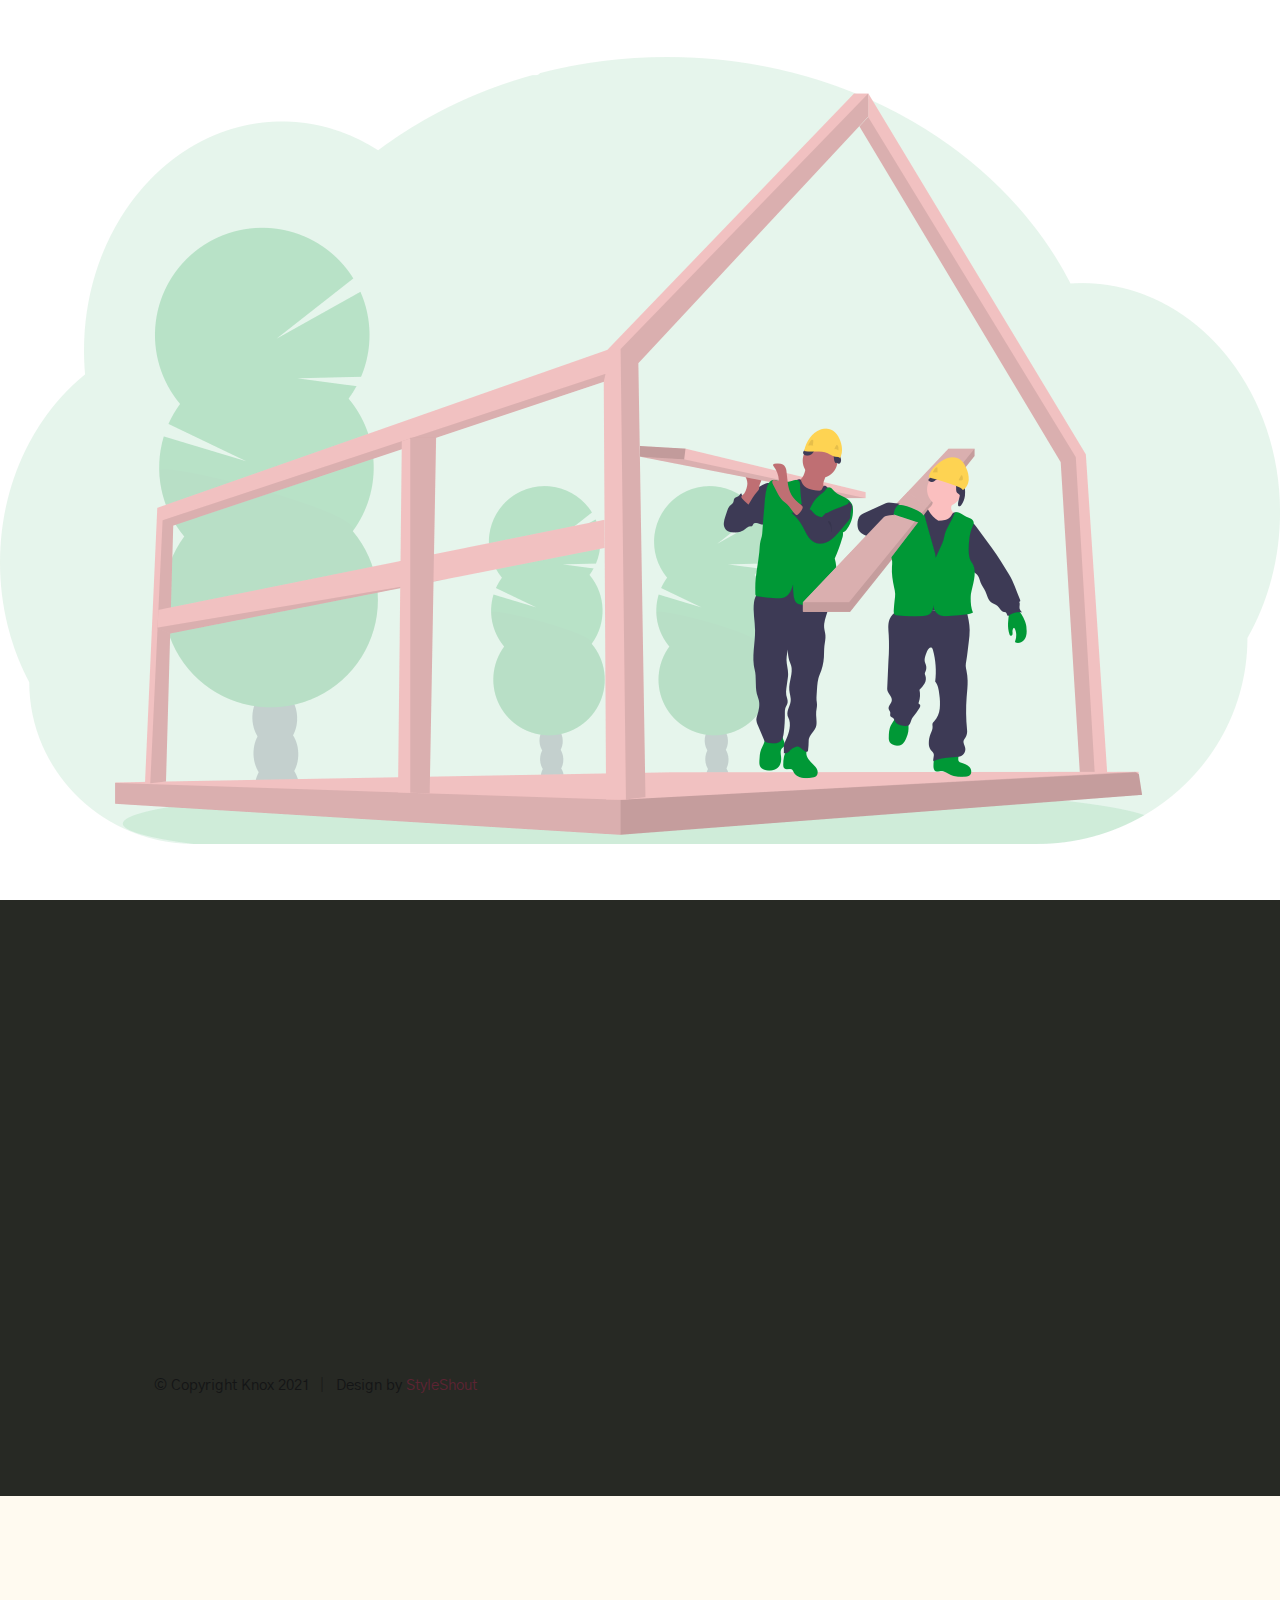
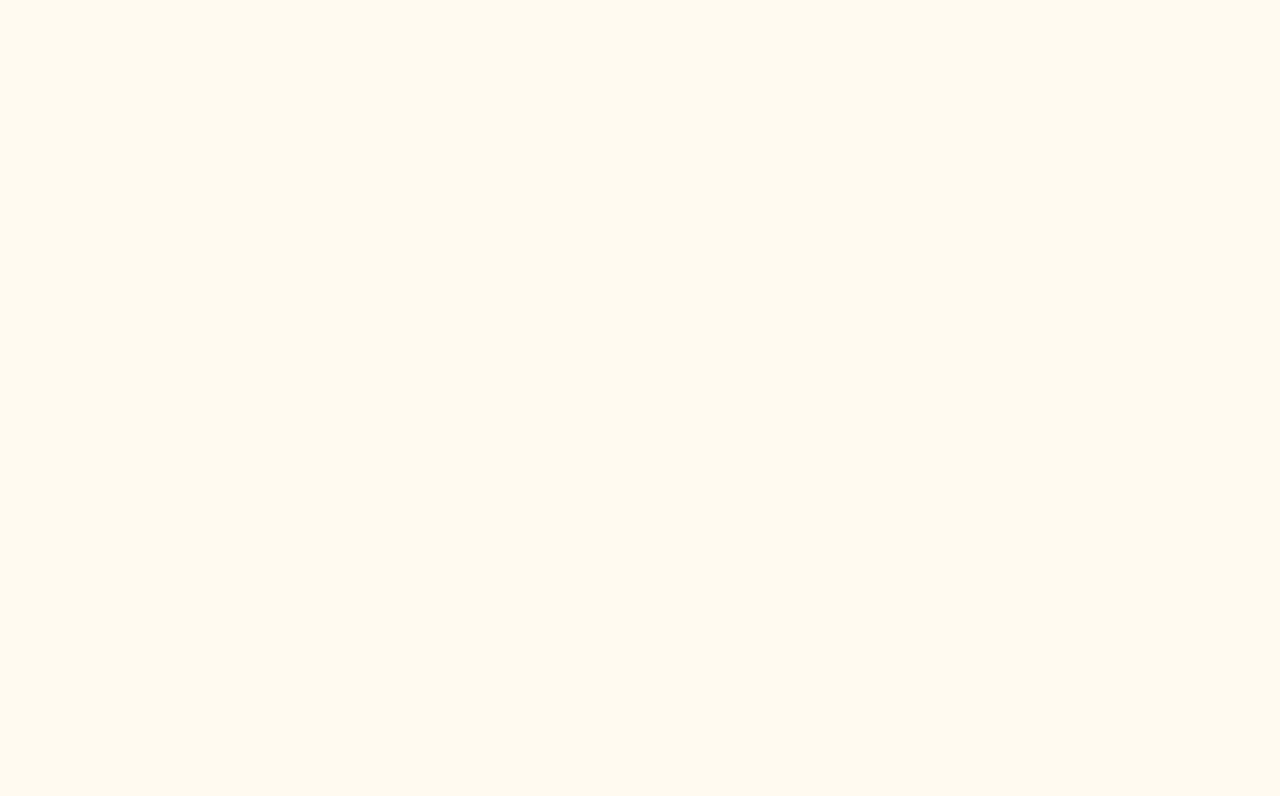
==== commit e15e9314: "image optimised" ====
--- a/index.html
+++ b/index.html
@@ -50,7 +50,7 @@
         <header class="s-intro__header"> 
             <div class="s-intro__logo">
                 <a class="logo" href="index-static.html">
-                    <img src="images/logo.svg" alt="Homepage">
+                    <img src="images/logo.png" alt="Homepage">
                 </a>
             </div>
         </header>  <!-- s-intro__header -->
@@ -71,28 +71,9 @@
                 <div class="s-intro__content-bottom">
 
                     <div class="s-intro__content-bottom-block">
-                        <h5>Launching in</h5>
-            
-                        <div class="counter">
-                            <div class="counter__time">
-                                <span class="ss-days">000</span>
-                                <span>D</span>
-                            </div>
-                            <div class="counter__time">
-                                <span class="ss-hours">00</span>
-                                <span>H</span>
-                            </div>
-                            <div class="counter__time minutes">
-                                <span class="ss-minutes">00</span>
-                                <span>M</span>
-                            </div>
-                            <div class="counter__time">
-                                <span class="ss-seconds">00</span>
-                                <span>S</span>
-                            </div>
-                        </div>  <!-- end counter -->
-
-                    </div> <!-- end s-intro-content__bottom-block -->
+                        
+
+                    
 
                     <div class="s-intro__content-bottom-block">
 
--- a/css/styles.css
+++ b/css/styles.css
@@ -2832,6 +2832,9 @@
     .text-huge-title {
         --text-multiplier : .857;
     }
+    .s-intro__bg {
+        width: 100%;
+    }
 }
 
 @media screen and (max-width: 1500px) {
@@ -2842,6 +2845,9 @@
     .text-pretitle::before {
         display : none;
     }
+    .s-intro__bg {
+        width: 100%;
+    }
 }
 
 @media screen and (max-width: 1200px) {
@@ -2852,18 +2858,27 @@
     .text-huge-title {
         --text-multiplier : .821;
     }
+    .s-intro__bg {
+        width: 100%;
+    }
 }
 
 @media screen and (max-width: 1000px) {
     .text-huge-title {
         --text-multiplier : .75;
     }
+    .s-intro__bg {
+        width: 100%;
+    }
 }
 
 @media screen and (max-width: 900px) {
     .text-huge-title {
         --text-multiplier : .679;
     }
+    .s-intro__bg {
+        width: 100%;
+    }
 }
 
 @media screen and (max-width: 800px) {
@@ -2874,23 +2889,35 @@
     .text-huge-title {
         --text-multiplier : .643;
     }
+    .s-intro__bg {
+        width: 100%;
+    }
 }
 
 @media screen and (max-width: 700px) {
     .text-huge-title {
         --text-multiplier : .607;
     }
+    .s-intro__bg {
+        width: 100%;
+    }
 }
 
 @media screen and (max-width: 600px) {
     .text-huge-title {
         --text-multiplier : .5;
     }
+    .s-intro__bg {
+        width: 100%;
+    }
 }
 
 @media screen and (max-width: 400px) {
     .text-huge-title {
         --text-multiplier : .464;
+    }
+    .s-intro__bg {
+        width: 100%;
     }
 }
 
@@ -2902,19 +2929,20 @@
  * ------------------------------------------------------------------- */
 .s-intro {
     --header-height     : 8.8rem;
-    --logo-width        : 78px;
+    --logo-width        : 150px;
     --text-display-size : 11.2rem;
     --text-multiplier   : 1;
     z-index             : 3;
-    background-color    : black;
+    background-color    : white;
     width               : 100%;
     height              : 100vh;
+    /* min-height          : 100%; */
     min-height          : calc(25.5 * var(--space));
-    box-shadow          : 0 0.8px 0.8px rgba(0, 0, 0, 0.031), 
+    /* box-shadow          : 0 0.8px 0.8px rgba(0, 0, 0, 0.031), 
                           0 1.9px 1.9px rgba(0, 0, 0, 0.044), 
                           0 3.9px 3.9px rgba(0, 0, 0, 0.056), 
                           0 8px 8px rgba(0, 0, 0, 0.069), 
-                          0 22px 22px rgba(0, 0, 0, 0.1);
+                          0 22px 22px rgba(0, 0, 0, 0.1); */
     overflow            : hidden;
     position            : relative;
 }
@@ -2924,7 +2952,7 @@
 }
 
 .theme-particles .s-intro {
-    background-color : #0d0e0c;
+    background-color : white;
 }
 
 .theme-particles .s-intro .s-intro__content {
@@ -2945,12 +2973,14 @@
     left                : 0;
     right               : 0;
     bottom              : 0;
-    width               : 100%;
-    height              : 100%;
-    background-image    : url(../images/bg-static.jpg);
+    
+    height              : auto;
+    /* background-size     : cover; */
+    background-image    : url(../images/under-construction.png);
+    background-color    : white; 
     background-repeat   : no-repeat;
     background-position : center;
-    background-size     : cover;
+    background-size     : contain;
 }
 
 .s-intro__bg::before {
@@ -2976,11 +3006,16 @@
     left           : 0;
     right          : 0;
     bottom         : 0;
-    width          : 100%;
-    height         : 100%;
-    background     : linear-gradient(90deg, black 10%, rgba(0, 0, 0, 0) 100%);
+    height         : auto;
+    
+    background-image    : url(../images/under-construction.png);
+    background-color: white;
+    background-size: contain;
+    background-repeat   : no-repeat;
+    background-position:center;
+    /* background     : linear-gradient(90deg, black 10%, rgba(0, 0, 0, 0) 100%); */
     pointer-events : none;
-    opacity        : .45;
+    /* opacity        : .45; */
 }
 
 /* --------------------------------------------------------------------
@@ -3144,7 +3179,7 @@
 
 .s-intro__content .text-pretitle,
 .s-intro__content .text-huge-title {
-    color : white;
+    color : #1e1e1e;
 }
 
 .s-intro__content .text-pretitle::before {
@@ -3167,10 +3202,11 @@
 
 .s-intro__content-bottom h5 {
     font-size     : var(--text-size);
-    font-weight   : 300;
+    font-weight   : 500;
     margin-top    : 0;
     margin-bottom : var(--vspace-0_375);
-    color         : rgba(255, 255, 255, 0.3);
+    color         : black;
+    /* color         : rgba(255, 255, 255, 0.3); */
 }
 
 /* --------------------------------------------------------------------
@@ -3214,7 +3250,7 @@
 }
 
 .s-intro .social a {
-    color : white;
+    color : black;
 }
 
 .s-intro .social li {
@@ -3231,13 +3267,14 @@
  * ## intro notify
  * -------------------------------------------------------------------- */
 .s-intro__notify {
-    --color-btn-stroke       : rgba(255, 255, 255, .15);
+    --color-btn-stroke       : rgba(0, 0, 0, .25);
     --color-btn-stroke-hover : rgba(0, 0, 0, .25);
-    --color-btn-stroke-text  : white;
+    --color-btn-stroke-text  : rgba(0, 0, 0, .25);
     z-index                  : 2;
     position                 : absolute;
     top                      : 2.4rem;
     right                    : 4rem;
+    border : 1px solid transparent;
 }
 
 .s-intro__notify button.btn--stroke {
@@ -3602,7 +3639,7 @@
 
 @media screen and (max-width: 400px) {
     .s-intro {
-        --logo-width : 70px;
+        --logo-width : 120px;
     }
 
     .s-intro__logo {
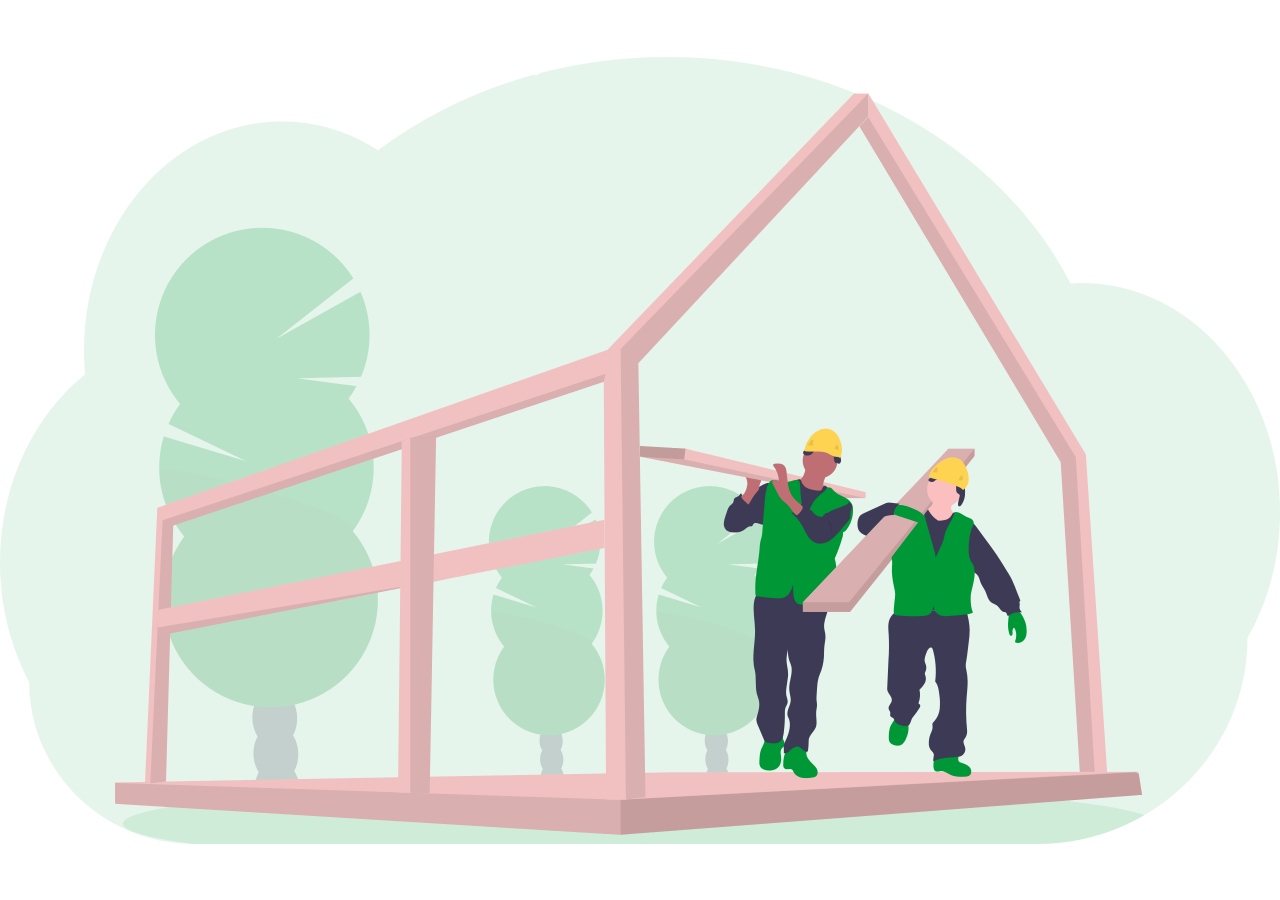
==== commit fa6cea8b: "disabled content" ====
--- a/index.html
+++ b/index.html
@@ -49,7 +49,7 @@
 
         <header class="s-intro__header"> 
             <div class="s-intro__logo">
-                <a class="logo" href="index-static.html">
+                <a class="logo" href="">
                     <img src="images/logo.png" alt="Homepage">
                 </a>
             </div>
@@ -59,7 +59,7 @@
             <div class="column">
 
                 <div class="text-pretitle">
-                    Nice to meet you.
+                    Coming soon ...
                 </div>
 
                 <h1 class="text-huge-title">
@@ -94,11 +94,11 @@
             </div>
         </div> <!-- s-intro__content -->
 
-        <div class="s-intro__notify">
+        <!-- <div class="s-intro__notify">
             <button type="button" class="btn--stroke btn--small ss-modal-trigger">
                 Notify Me
             </button>
-        </div> <!-- s-intro__notify -->
+        </div> s-intro__notify -->
 
         <div hidden class="s-intro__modal ss-modal">
             <div class="ss-modal__inner">
@@ -140,7 +140,7 @@
 
     <!-- details
     ================================================== -->
-    <section id="details" class="s-details">
+    <section id="details" class="s-details" style="display: none;">
 
         <div class="row">
             <div class="column">
--- a/css/styles.css
+++ b/css/styles.css
@@ -2832,9 +2832,7 @@
     .text-huge-title {
         --text-multiplier : .857;
     }
-    .s-intro__bg {
-        width: 100%;
-    }
+    
 }
 
 @media screen and (max-width: 1500px) {
@@ -2845,9 +2843,7 @@
     .text-pretitle::before {
         display : none;
     }
-    .s-intro__bg {
-        width: 100%;
-    }
+    
 }
 
 @media screen and (max-width: 1200px) {
@@ -2858,27 +2854,21 @@
     .text-huge-title {
         --text-multiplier : .821;
     }
-    .s-intro__bg {
-        width: 100%;
-    }
+    
 }
 
 @media screen and (max-width: 1000px) {
     .text-huge-title {
         --text-multiplier : .75;
     }
-    .s-intro__bg {
-        width: 100%;
-    }
+    
 }
 
 @media screen and (max-width: 900px) {
     .text-huge-title {
         --text-multiplier : .679;
     }
-    .s-intro__bg {
-        width: 100%;
-    }
+    
 }
 
 @media screen and (max-width: 800px) {
@@ -2889,36 +2879,28 @@
     .text-huge-title {
         --text-multiplier : .643;
     }
-    .s-intro__bg {
-        width: 100%;
-    }
+    
 }
 
 @media screen and (max-width: 700px) {
     .text-huge-title {
         --text-multiplier : .607;
     }
-    .s-intro__bg {
-        width: 100%;
-    }
+    
 }
 
 @media screen and (max-width: 600px) {
     .text-huge-title {
         --text-multiplier : .5;
     }
-    .s-intro__bg {
-        width: 100%;
-    }
+    
 }
 
 @media screen and (max-width: 400px) {
     .text-huge-title {
         --text-multiplier : .464;
     }
-    .s-intro__bg {
-        width: 100%;
-    }
+    
 }
 
 
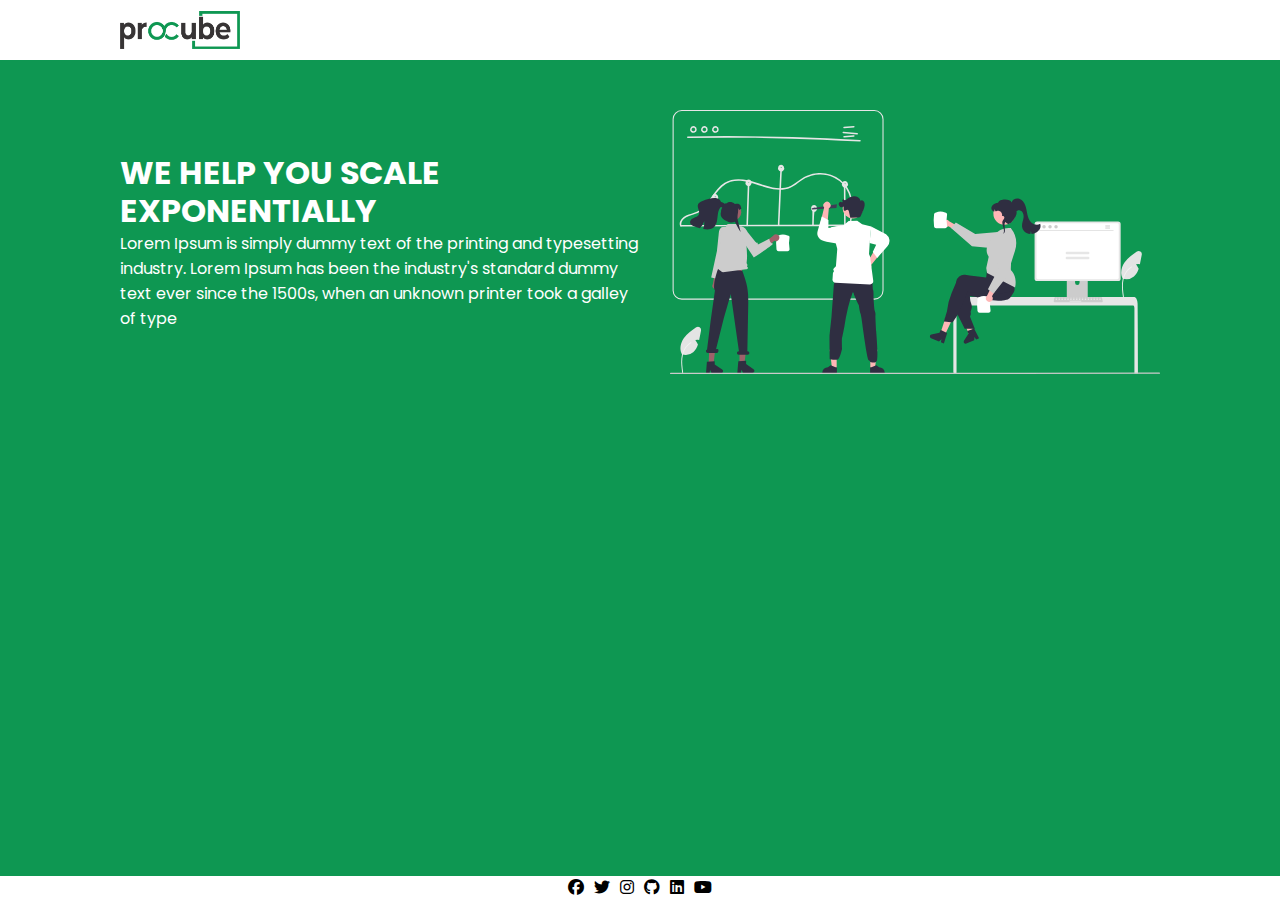
==== commit 2599fb4b: "new landing page" ====
--- a/index.html
+++ b/index.html
@@ -1,407 +1,51 @@
-<!DOCTYPE html>
-<html class="no-js" lang="en">
-<head>
-
-    <!--- basic page needs
-    ================================================== -->
-    <meta charset="utf-8">
-    <title>Knox - Static</title>
-    <meta name="description" content="">
-    <meta name="author" content="">
-
-    <!-- mobile specific metas
-    ================================================== -->
-    <meta name="viewport" content="width=device-width, initial-scale=1">
-
-    <!-- CSS
-    ================================================== -->
-    <link rel="stylesheet" href="css/vendor.css">
-    <link rel="stylesheet" href="css/styles.css">
-
-    <!-- favicons
-    ================================================== -->
-    <link rel="apple-touch-icon" sizes="180x180" href="apple-touch-icon.png">
-    <link rel="icon" type="image/png" sizes="32x32" href="favicon-32x32.png">
-    <link rel="icon" type="image/png" sizes="16x16" href="favicon-16x16.png">
-    <link rel="manifest" href="site.webmanifest">
-
-</head>
-
-<body id="top" class="ss-preload theme-static">
-
-
-    <!-- preloader
-    ================================================== -->
-    <div id="preloader">
-        <div id="loader" class="dots-fade">
-            <div></div>
-            <div></div>
-            <div></div>
-        </div>
-    </div>
-
-
-    <!-- intro
-    ================================================== -->
-    <section id="intro" class="s-intro">
-
-        <div class="s-intro__bg"></div>
-
-        <header class="s-intro__header"> 
-            <div class="s-intro__logo">
-                <a class="logo" href="">
-                    <img src="images/logo.png" alt="Homepage">
-                </a>
-            </div>
-        </header>  <!-- s-intro__header -->
-
-        <div class="row s-intro__content">
-            <div class="column">
-
-                <div class="text-pretitle">
-                    Coming soon ...
-                </div>
-
-                <h1 class="text-huge-title">
-                We are preparing <br>
-                something exciting <br>
-                & amazing for you.
-                </h1>
-
-                <div class="s-intro__content-bottom">
-
-                    <div class="s-intro__content-bottom-block">
-                        
-
-                    
-
-                    <div class="s-intro__content-bottom-block">
-
-                        <h5>Follow Us</h5>
-
-                        <ul class="social">
-                            <li><a href="">FB</a></li>
-                            <li><a href="">TW</a></li>
-                            <li><a href="">IG</a></li>
-                            <li><a href="">DB</a></li>
-                            <li><a href="">BH</a></li>
-                        </ul>
-
-                    </div> <!-- end s-intro-content__bottom-block -->
-
-                </div> <!-- end s-intro-content__bottom -->
-
-            </div>
-        </div> <!-- s-intro__content -->
-
-        <!-- <div class="s-intro__notify">
-            <button type="button" class="btn--stroke btn--small ss-modal-trigger">
-                Notify Me
-            </button>
-        </div> s-intro__notify -->
-
-        <div hidden class="s-intro__modal ss-modal">
-            <div class="ss-modal__inner">
-
-                <span class="ss-modal__close"></span>
-
-                <svg viewBox="0 0 15 15" fill="none" xmlns="http://www.w3.org/2000/svg" width="30" height="30"><path d="M.5 4.5l7 4 7-4m-13-3h12a1 1 0 011 1v10a1 1 0 01-1 1h-12a1 1 0 01-1-1v-10a1 1 0 011-1z" stroke="var(--color-2-dark)"></path></svg>
-                
-                <h4>Sign Up</h4>
-
-                <p class="ss-modal__text">
-                Be the first to know about the latest updates and
-                get exclusive offer on our grand opening.
-                </p>
-
-                <form id="mc-form" class="mc-form">
-                    <input type="email" name="EMAIL" id="mce-EMAIL" class="u-fullwidth text-center" placeholder="Email Address" title="The domain portion of the email address is invalid (the portion after the @)." pattern="^([^\x00-\x20\x22\x28\x29\x2c\x2e\x3a-\x3c\x3e\x40\x5b-\x5d\x7f-\xff]+|\x22([^\x0d\x22\x5c\x80-\xff]|\x5c[\x00-\x7f])*\x22)(\x2e([^\x00-\x20\x22\x28\x29\x2c\x2e\x3a-\x3c\x3e\x40\x5b-\x5d\x7f-\xff]+|\x22([^\x0d\x22\x5c\x80-\xff]|\x5c[\x00-\x7f])*\x22))*\x40([^\x00-\x20\x22\x28\x29\x2c\x2e\x3a-\x3c\x3e\x40\x5b-\x5d\x7f-\xff]+|\x5b([^\x0d\x5b-\x5d\x80-\xff]|\x5c[\x00-\x7f])*\x5d)(\x2e([^\x00-\x20\x22\x28\x29\x2c\x2e\x3a-\x3c\x3e\x40\x5b-\x5d\x7f-\xff]+|\x5b([^\x0d\x5b-\x5d\x80-\xff]|\x5c[\x00-\x7f])*\x5d))*(\.\w{2,})+$" required>
-                    <input type="submit" name="subscribe" value="Subscribe" class="btn--small btn--primary u-fullwidth">
-                    <!-- <div style="position: absolute; left: -5000px;" aria-hidden="true"><input type="text" name="b_cdb7b577e41181934ed6a6a44_9a91cfe7b3" tabindex="-1" value=""></div> -->
-                    <div class="mc-status"></div>
-                </form>
-
-            </div> <!-- end ss-modal__inner -->
-        </div> <!-- end ss-modal -->
-
-        <div class="s-intro__scroll">
-            <a href="#hidden" class="smoothscroll">
-                Scroll For More
-            </a>
-        </div> <!-- s-intro__scroll -->
-
-    </section> <!-- end s-intro -->
-
-
-    <!-- hidden element
-    ================================================== -->
-    <div id="hidden" aria-hidden="true" style="opacity: 0;"></div>
-
-
-    <!-- details
-    ================================================== -->
-    <section id="details" class="s-details" style="display: none;">
-
-        <div class="row">
-            <div class="column">
-
-                <h1 class="text-huge-title text-center">
-                    Hi, We Are Knox.
-                </h1>
-
-                <nav class="tab-nav">
-                    <ul class="tab-nav__list"> 
-                        <li class="active" data-id="tab-about">
-                            <a href="#0">
-                                <span>About</span>
-                            </a>
-                        </li>
-                        <li>
-                            <a href="#tab-services">
-                                <span>Services</span>
-                            </a>
-                        </li>
-                        <li>
-                            <a href="#tab-contact">
-                                <span>Contact</span>
-                            </a>
-                        </li>
-                    </ul>
-                </nav> <!-- end tab-nav -->
-
-                <div class="tab-content">
-
-                    <!-- 01 - tab about -->
-                    <div id="tab-about" class='tab-content__item'>
-
-                        <div class="row tab-content__item-header">
-                            <div class="column">
-                                <h2>Our Story.</h2>
-                            </div>
-                        </div>
-
-                        <div class="row">
-                            <div class="column">
-                                <p class="lead">
-                                Quidem molestiae natus ipsa ut nihil molestiae numquam tenetur. Ipsum quia 
-                                sit vitae ipsam et temporibus est. Consequatur recusandae aut aut. Aut esse 
-                                sed sint. Sit ipsa velit possimus est. Atque doloribus dicta sit beatae 
-                                necessitatibus. Aut voluptate asperiores nostrum eveniet magnam et consequatur 
-                                ab accusamus magni.
-                                </p>
-
-                                <p>
-                                Tempora debitis perspiciatis eum. Repudiandae et aperiam quos exercitationem 
-                                enim voluptatem quam sequi temporibus. Ratione quis nihil voluptatem placeat 
-                                nemo. Quibusdam delectus magni quas et architecto et repellat a nam.
-                                Quasi et voluptates libero sed vel quos in nisi. Error et quis. Impedit autem 
-                                porro facilis. Aut voluptate asperiores nostrum eveniet magnam et consequatur 
-                                ab accusamus.
-                                </p>
-
-                                <div class="row">
-                                    <div class="column lg-6 tab-12">
-                                        <h4>More About Us.</h4>
-                                        <p>
-                                        Sed consequatur quia delectus praesentium. Ut unde velit maiores aut sint 
-                                        quia molestiae accusamus. Nihil et quidem qui natus ut et. Autem error 
-                                        architecto. Pariatur ex repellendus. Occaecati voluptatibus dolorem magni 
-                                        molestiae dolore voluptas occaecati asperiores nemo. Est fugiat fuga nesciunt 
-                                        ducimus quaerat et placeat natus.
-                                        </p>
-                                    </div>
-                                    <div class="column lg-6 tab-12">
-                                        <h4>Need Web Hosting?</h4>
-                                        <p>
-                                        Need a great reliable web hosting?
-                                        We highly recommend <a href="https://www.dreamhost.com/r.cgi?287326">DreamHost</a>.
-                                        Powerful web and Wordpress hosting. Guaranteed. Starting at $2.95 per month.
-                                        </p>
-                                        <a href="https://www.dreamhost.com/r.cgi?287326" class="btn btn--stroke u-fullwidth">Get Started Now</a>
-                                    </div>
-                                </div>
-                            </div>
-                        </div>
-                        
-                    </div> <!-- end 01 - tab about -->
-
-                    <!-- 02 - tab services -->
-                    <div id="tab-services" class='tab-content__item'>
-
-                        <div class="row tab-content__item-header">
-                            <div class="column">
-                                <h2>What We Do.</h2>
-                            </div>
-                        </div>
-
-                        <div class="row">
-                            <div class="column">
-                                <p class="lead">
-                                Sit ut cum molestiae. Dolore ducimus qui quasi. Fugiat consequatur sit vel illum vel et 
-                                a delectus. Vel sequi vitae voluptatem perspiciatis eligendi. Voluptatibus optio natus 
-                                asperiores est commodi amet quia architecto. Dolores necessitatibus et. Voluptatibus 
-                                optio natus asperiores est commodi amet quia architecto. Dolores necessitatibus et.
-                                </p>
-                            </div>
-                        </div>
-
-                        <div class="row services-list block-lg-one-half block-md-one-half block-tab-whole">
-
-                            <div class="column services-list__item">
-                                <div class="services-list__item-content">
-                                    <h4 class="item-title">Brand Identity</h4>
-                                    <p>
-                                    Sit ut cum molestiae. Dolore ducimus qui quasi. Fugiat consequatur sit vel illum vel et 
-                                    a delectus. Vel sequi vitae voluptatem perspiciatis eligendi. Voluptatibus optio natus 
-                                    asperiores est commodi amet quia architecto. Dolores necessitatibus et.
-                                    </p>
-                                </div>
-                            </div>
-                
-                            <div class="column services-list__item">
-                                <div class="services-list__item-content">
-                                    <h4 class="item-title">Illustration</h4>
-                                    <p>
-                                    Sit ut cum molestiae. Dolore ducimus qui quasi. Fugiat consequatur sit vel illum vel et 
-                                    a delectus. Vel sequi vitae voluptatem perspiciatis eligendi. Voluptatibus optio natus 
-                                    asperiores est commodi amet quia architecto. Dolores necessitatibus et.
-                                    </p>
-                                </div>
-                            </div>
-                
-                            <div class="column services-list__item">
-                                <div class="services-list__item-content">
-                                    <h4 class="item-title">Web Design</h4>
-                                    <p>
-                                    Sit ut cum molestiae. Dolore ducimus qui quasi. Fugiat consequatur sit vel illum vel et 
-                                    a delectus. Vel sequi vitae voluptatem perspiciatis eligendi. Voluptatibus optio natus 
-                                    asperiores est commodi amet quia architecto. Dolores necessitatibus et.
-                                    </p>
-                                </div>
-                            </div>
-                
-                            <div class="column services-list__item">
-                                <div class="services-list__item-content">
-                                    <h4 class="item-title">Product Strategy</h4>
-                                    <p>
-                                    Sit ut cum molestiae. Dolore ducimus qui quasi. Fugiat consequatur sit vel illum vel et 
-                                    a delectus. Vel sequi vitae voluptatem perspiciatis eligendi. Voluptatibus optio natus 
-                                    asperiores est commodi amet quia architecto. Dolores necessitatibus et.
-                                    </p>
-                                </div>
-                            </div>
-                
-                            <div class="column services-list__item">
-                                <div class="services-list__item-content">
-                                    <h4 class="item-title">UI/UX Design</h4>
-                                    <p>
-                                    Sit ut cum molestiae. Dolore ducimus qui quasi. Fugiat consequatur sit vel illum vel et 
-                                    a delectus. Vel sequi vitae voluptatem perspiciatis eligendi. Voluptatibus optio natus 
-                                    asperiores est commodi amet quia architecto. Dolores necessitatibus et.
-                                    </p>
-                                </div>
-                            </div>
-                
-                            <div class="column services-list__item">
-                                <div class="services-list__item-content">
-                                    <h4 class="item-title">E-Commerce</h4>
-                                    <p>
-                                    Sit ut cum molestiae. Dolore ducimus qui quasi. Fugiat consequatur sit vel illum vel et 
-                                    a delectus. Vel sequi vitae voluptatem perspiciatis eligendi. Voluptatibus optio natus 
-                                    asperiores est commodi amet quia architecto. Dolores necessitatibus et.
-                                    </p>
-                                </div>
-                            </div>
-                
-                        </div> <!-- end services-list -->
-                        
-                    </div> <!-- end 02 - tab services -->
-
-                    <!-- 03 - tab contact -->
-                    <div id="tab-contact" class="tab-content__item">
-
-                        <div class="row tab-content__item-header">
-                            <div class="column">
-                                <h2>Get in Touch.</h2>
-                            </div>
-                        </div>
-
-                        <div class="row">
-                            <div class="column">
-                                
-                                <p class="lead">
-                                Voluptates laborum eum quas. Pariatur impedit sit veniam est 
-                                et quasi voluptas voluptatem. Cumque hic enim perferendis 
-                                amet odit in molestias debitis. Facere nulla qui pariatur 
-                                quasi mollitia et. Et dolorem dolorum quo in sit architecto.
-                                </p>
-
-                                <div class="row">
-                                    <div class="column lg-6 tab-12">
-                                        <h4>Where to Find Us</h4>
-                
-                                        <p>
-                                        1600 Amphitheatre Parkway<br>
-                                        Mountain View, CA<br>
-                                        94043 US
-                                        </p>
-                
-                                    </div>
-                
-                                    <div class="column lg-6 tab-12">
-                                        <h4>Follow Us</h4>
-                
-                                        <ul class="link-list">
-                                            <li><a href="#0">Facebook</a></li>
-                                            <li><a href="#0">Twitter</a></li>
-                                            <li><a href="#0">Instagram</a></li>
-                                        </ul>
-                
-                                    </div>
-                                </div>
-
-                                <p class="tab-content__item-bottom">
-                                    <a href="mailto:#0" class="contact-email">hello@knox.com</a>
-                                    <span class="contact-number"> 
-                                        <a href="tel:197-543-2345">+197 543 2345</a> 
-                                        <span>/</span>
-                                        <a href="tel:123-456-9000">+123 456 9000</a>
-                                    </span>
-                                </p>
-
-                            </div>
-                        </div>
-                        
-                    </div> <!-- end 03 - tab contact -->
-
-                </div> <!-- end tab content -->
-
-                <!-- footer  -->
-                <footer>
-                    <div class="ss-copyright">
-                        <span>© Copyright Knox 2021</span> 
-                        <span>Design by <a href="https://www.styleshout.com/">StyleShout</a></span>
-                    </div>
-                </footer>
-
-            </div>
-        </div>
-
-        <div class="ss-go-top">
-            <a class="smoothscroll" title="Back to Top" href="#top">
-                <span>Back to Top</span>
-                <svg viewBox="0 0 15 15" fill="none" xmlns="http://www.w3.org/2000/svg" width="26" height="26"><path d="M7.5 1.5l.354-.354L7.5.793l-.354.353.354.354zm-.354.354l4 4 .708-.708-4-4-.708.708zm0-.708l-4 4 .708.708 4-4-.708-.708zM7 1.5V14h1V1.5H7z" fill="currentColor"></path></svg>
-             </a>
-        </div> <!-- end ss-go-top -->
-
-    </section> <!-- end s-details -->
-
-
-    <!-- Java Script
-    ================================================== -->
-    <script src="js/plugins.js"></script>
-    <script src="js/main.js"></script>
-
-</body>
-
+<!DOCTYPE html>
+<html lang="en">
+
+<head>
+    <meta charset="UTF-8">
+    <meta http-equiv="X-UA-Compatible" content="IE=edge">
+    <meta name="viewport" content="width=device-width, initial-scale=1.0">
+    <link rel="stylesheet" href="https://cdnjs.cloudflare.com/ajax/libs/font-awesome/6.1.1/css/all.min.css">
+    <link rel="stylesheet" href="style.css">
+    <title>ProCube</title>
+</head>
+
+<body>
+
+    <nav class="navbar">
+        <div class="container">
+            <img src="images/logo.png" alt="ProCube" class="logo">
+        </div>
+    </nav>
+    <header class="header">
+        <div class="container">
+            <div class="hero">
+                <h1>WE HELP YOU SCALE EXPONENTIALLY </h1>
+                <p>Lorem Ipsum is simply dummy text of the printing and typesetting industry. Lorem Ipsum has been the
+                    industry's standard dummy text ever since the 1500s, when an unknown printer took a galley of type
+                </p>
+            </div>
+            <img src="images/undraw_team_collaboration_re_ow29.svg" alt="">
+
+        </div>
+    </header>
+    <footer class="footer">
+        <div class="container">
+            <!-- Footer social -->
+            <section class="ft-social">
+                <ul class="ft-social-list">
+                    <li><a href="#"><i class="fab fa-facebook" ></i></a></li>
+                    <li><a href="#"><i class="fab fa-twitter"></i></a></li>
+                    <li><a href="#"><i class="fab fa-instagram"></i></a></li>
+                    <li><a href="#"><i class="fab fa-github"></i></a></li>
+                    <li><a href="#"><i class="fab fa-linkedin"></i></a></li>
+                    <li><a href="#"><i class="fab fa-youtube"></i></a></li>
+                </ul>
+            </section>
+
+        </div>
+
+    </footer>
+</body>
+
 </html>--- a/style.css
+++ b/style.css
@@ -0,0 +1,98 @@
+@import url("https://fonts.googleapis.com/css2?family=Poppins:wght@400;700&display=swap");
+* {
+  box-sizing: border-box;
+  margin: 0;
+  padding: 0;
+}
+@media (max-width: 900px) {
+  .header .container {
+    flex-direction: column;
+    align-items: center;
+    justify-content: space-between;
+  }
+  .header .hero {
+    flex: 1;
+  }
+  .header img {
+    padding-top: 30px;
+    flex: 1;
+    min-width: 300px;
+  }
+}
+body {
+  font-family: "Poppins", sans-serif;
+  font-size: 16px;
+  background-color: #fff;
+  display: flex;
+  flex-direction: column;
+  min-height: 100vh;
+}
+.container {
+  max-width: 1100px;
+  margin: 0 auto;
+  padding: 0 30px;
+}
+.navbar {
+  background: #fff;
+  color: black;
+  height: 60px;
+}
+.navbar .container {
+  display: flex;
+  justify-content: space-between;
+  align-items: center;
+  height: 100%;
+}
+
+.navbar img {
+  width: 120px;
+  height: 38px;
+}
+
+.header {
+  background-color: #0e9752;
+  color: #fff;
+  padding-top: 50px;
+  flex: 1;
+}
+.header .container {
+  display: flex;
+  align-items: center;
+  justify-content: space-between;
+}
+.header .hero {
+  flex: 1;
+}
+.header h1 {
+  font-size: 2rem;
+  font-weight: bold;
+  line-height: 1.2;
+}
+
+.header img {
+  max-width: 50%;
+  padding-left: 30px;
+  flex: 1;
+}
+
+ul {
+  list-style: none;
+  padding-left: 0;
+}
+.footer {
+  background-color: #ffff;
+  color: black;
+  line-height: 1.5;
+}
+.footer .container {
+  display: flex;
+  align-items: center;
+  justify-content: center;
+}
+.ft-social-list {
+  display: flex;
+  gap: 10px;
+}
+.fab {
+  color: black;
+}
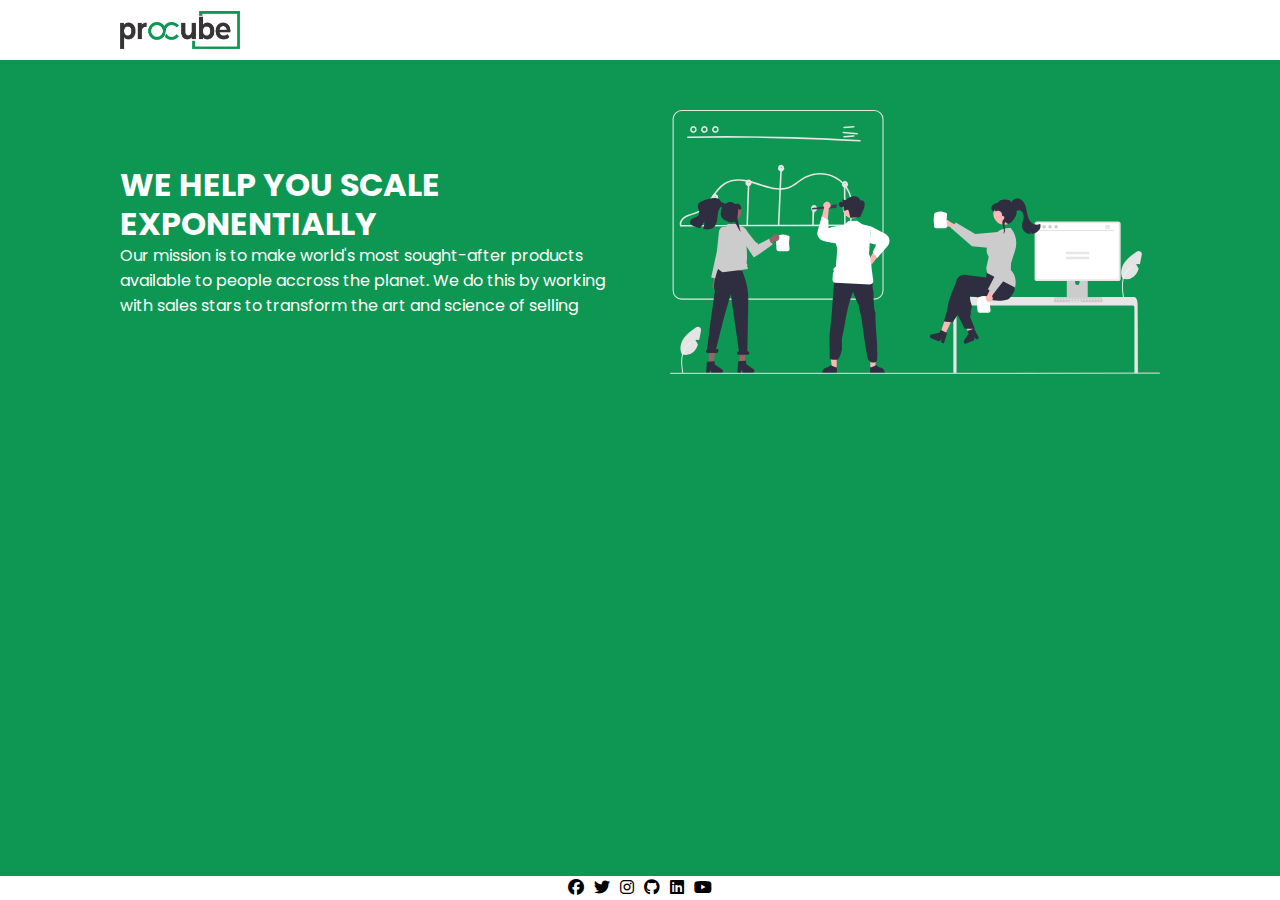
==== commit fc1f0d70: "mission statement correction" ====
--- a/index.html
+++ b/index.html
@@ -21,8 +21,8 @@
         <div class="container">
             <div class="hero">
                 <h1>WE HELP YOU SCALE EXPONENTIALLY </h1>
-                <p>Lorem Ipsum is simply dummy text of the printing and typesetting industry. Lorem Ipsum has been the
-                    industry's standard dummy text ever since the 1500s, when an unknown printer took a galley of type
+                <p>Our mission is to make world's most sought-after products available to people accross the planet. We
+                    do this by working with sales stars to transform the art and science of selling
                 </p>
             </div>
             <img src="images/undraw_team_collaboration_re_ow29.svg" alt="">
@@ -34,7 +34,7 @@
             <!-- Footer social -->
             <section class="ft-social">
                 <ul class="ft-social-list">
-                    <li><a href="#"><i class="fab fa-facebook" ></i></a></li>
+                    <li><a href="#"><i class="fab fa-facebook"></i></a></li>
                     <li><a href="#"><i class="fab fa-twitter"></i></a></li>
                     <li><a href="#"><i class="fab fa-instagram"></i></a></li>
                     <li><a href="#"><i class="fab fa-github"></i></a></li>
